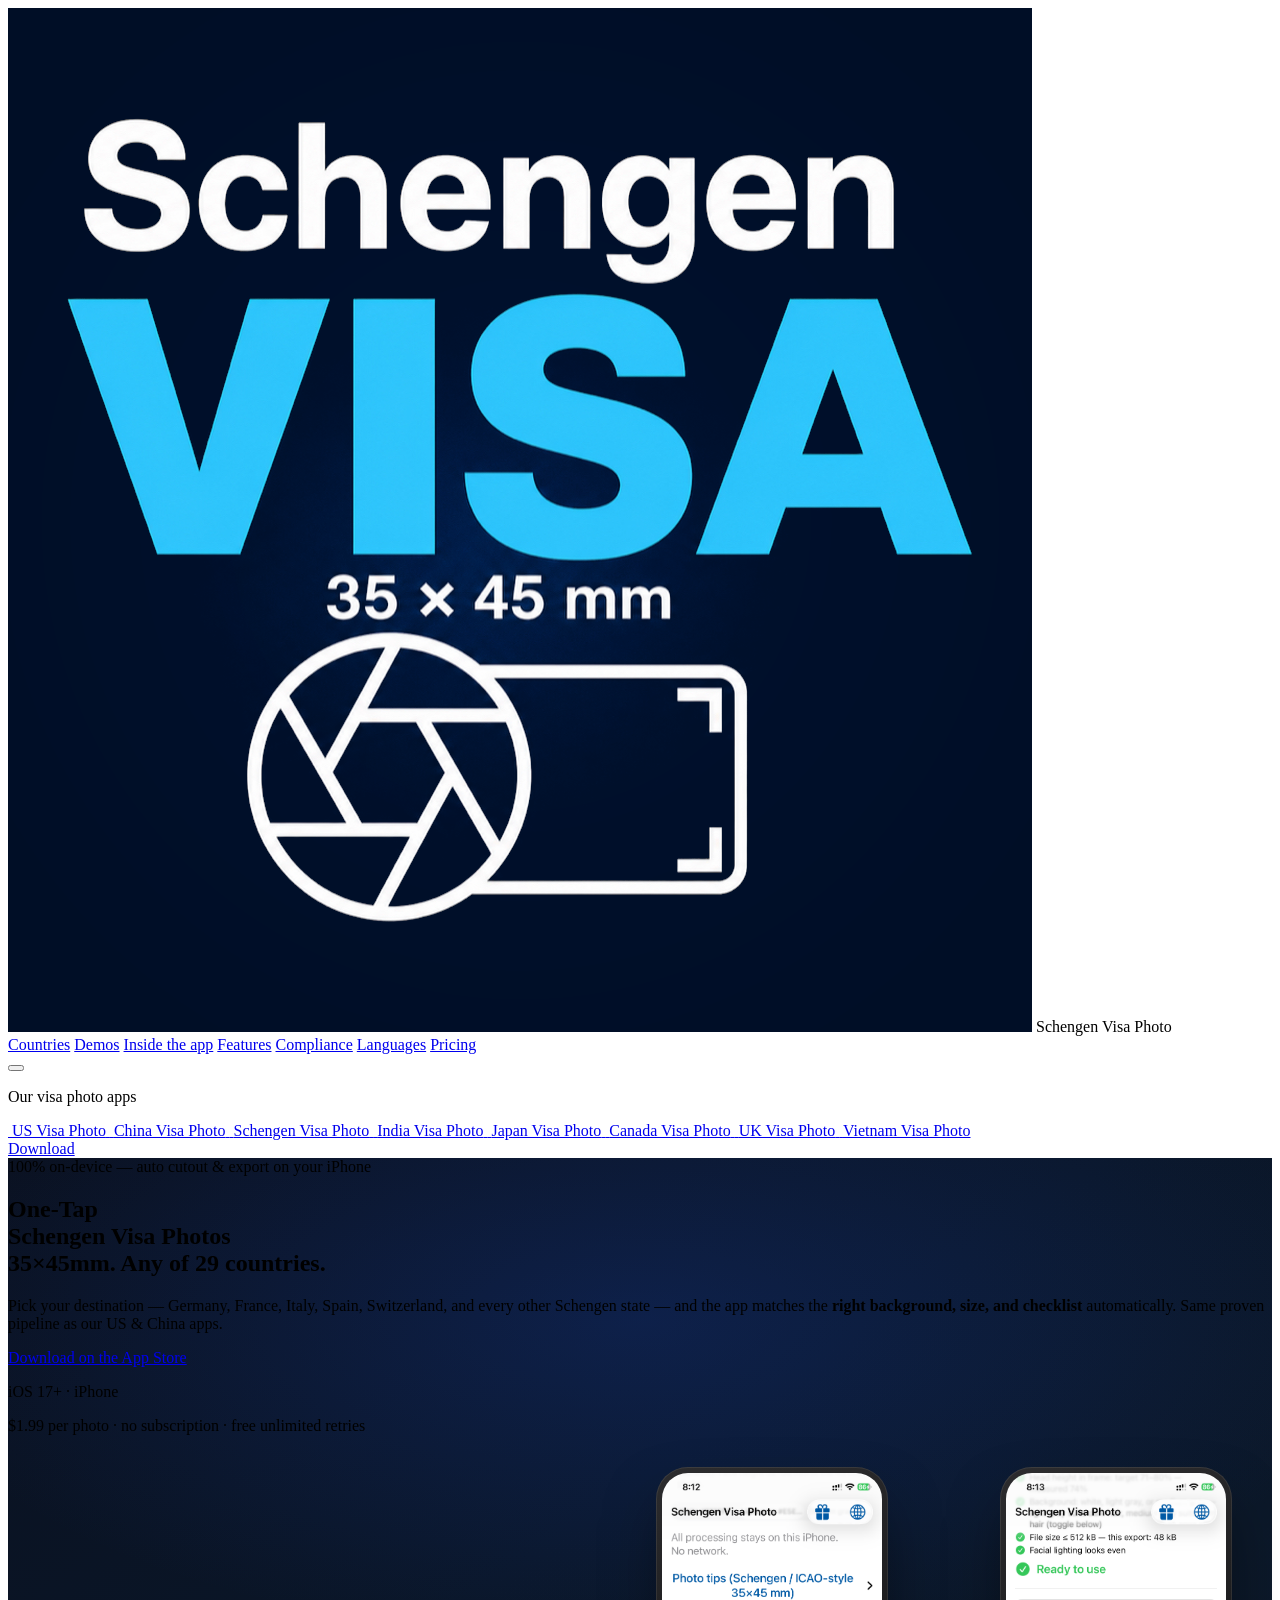
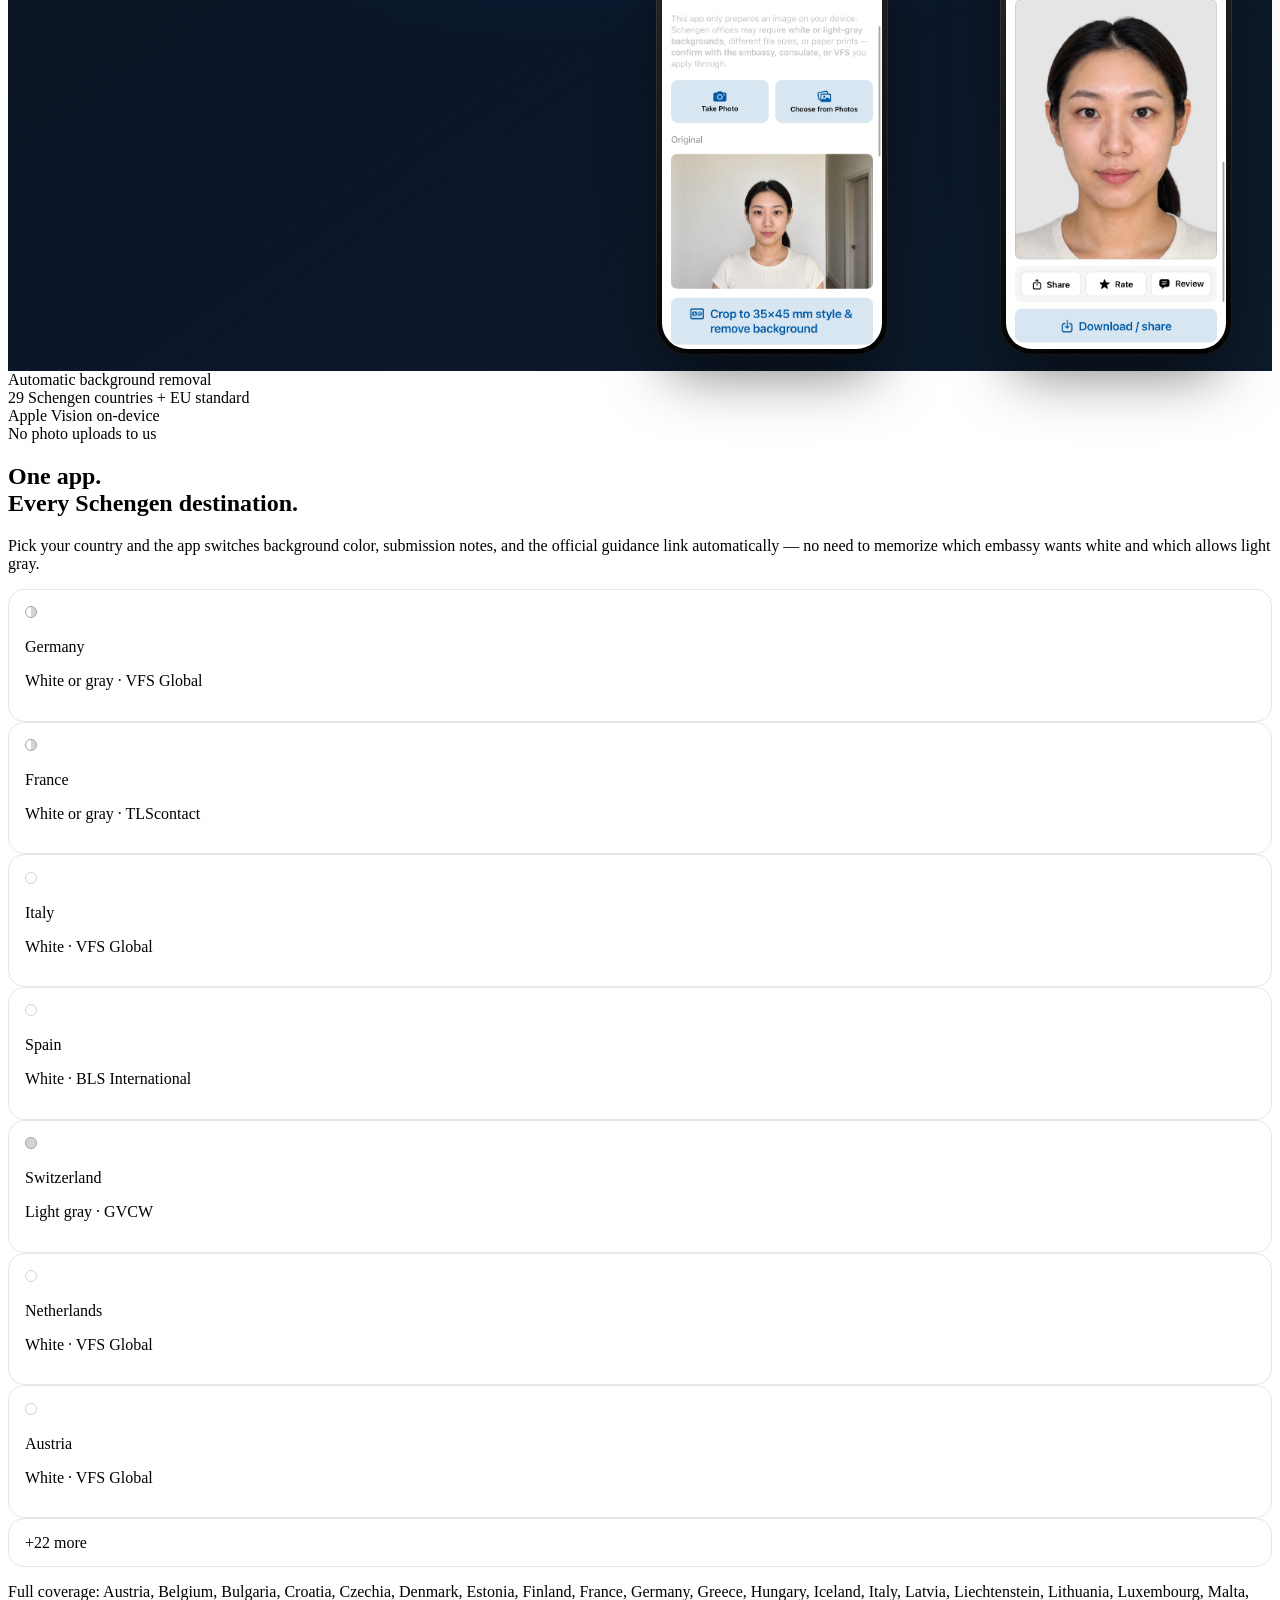
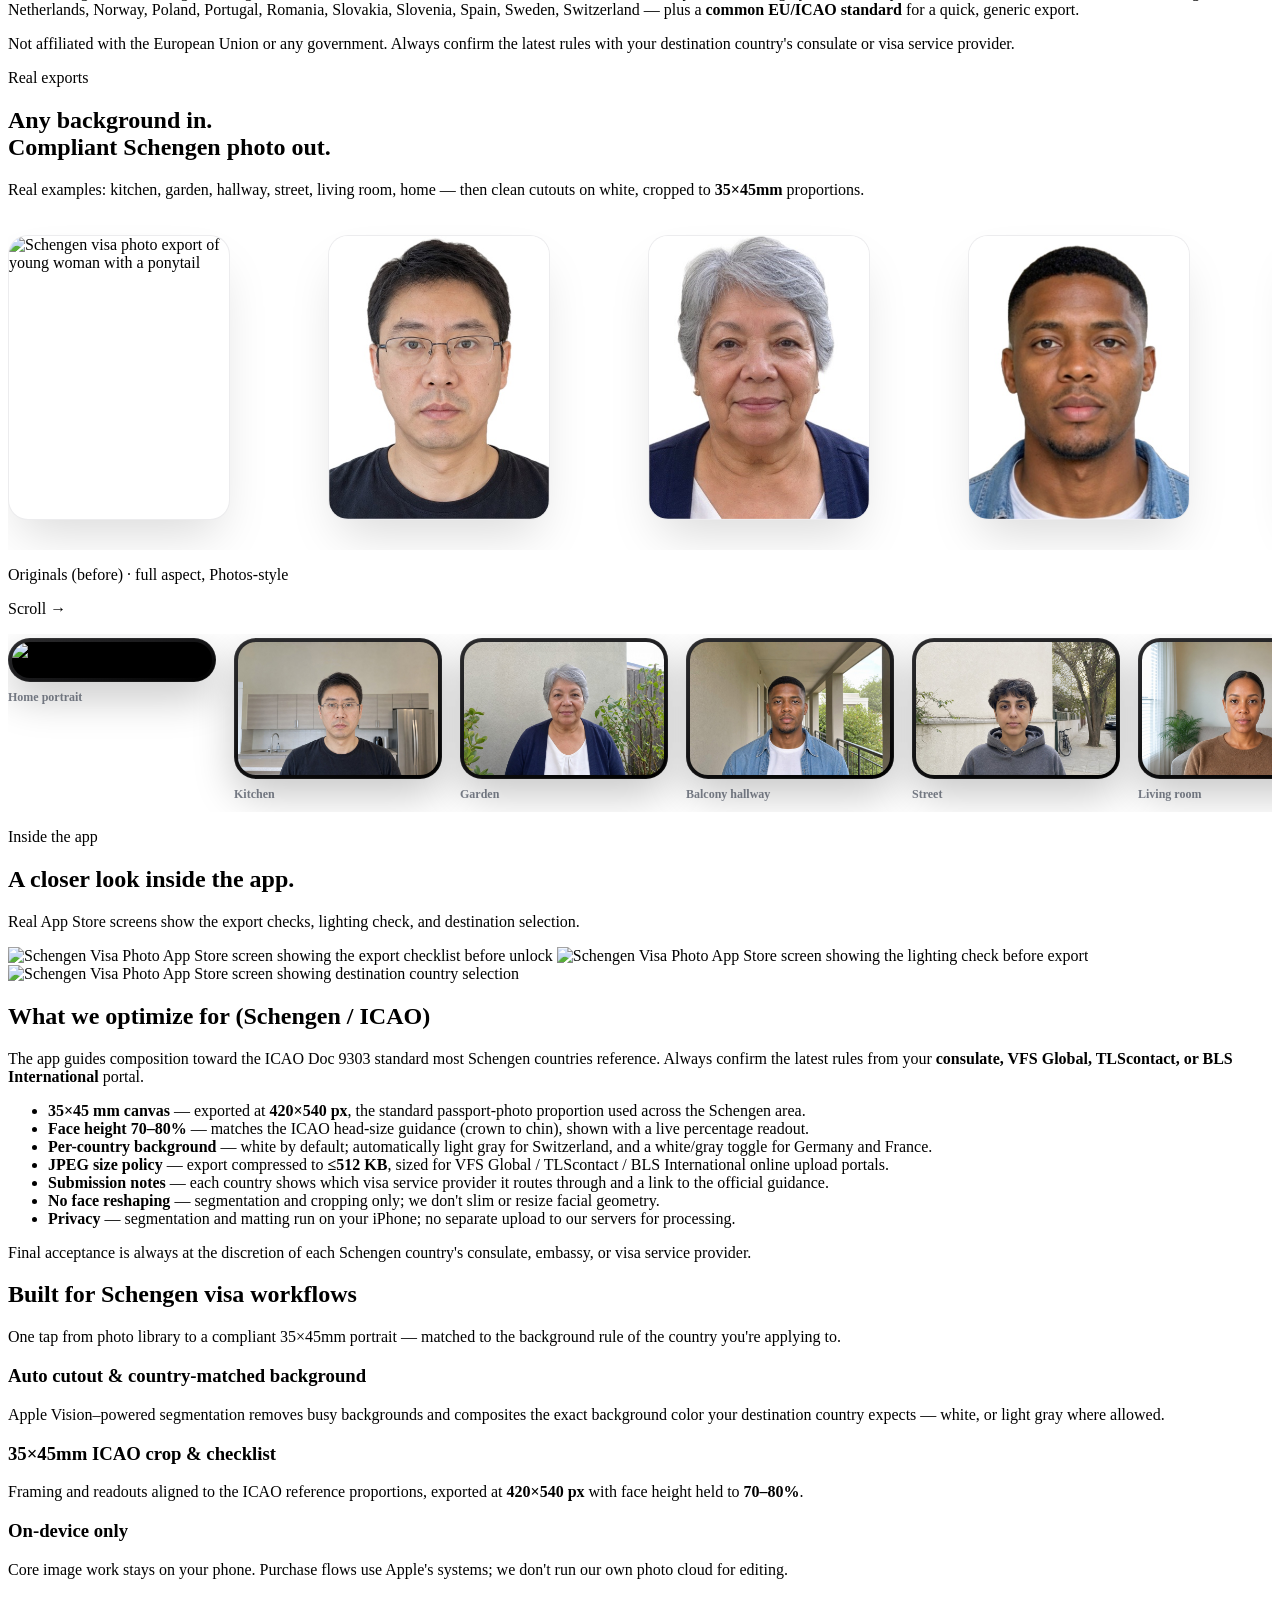
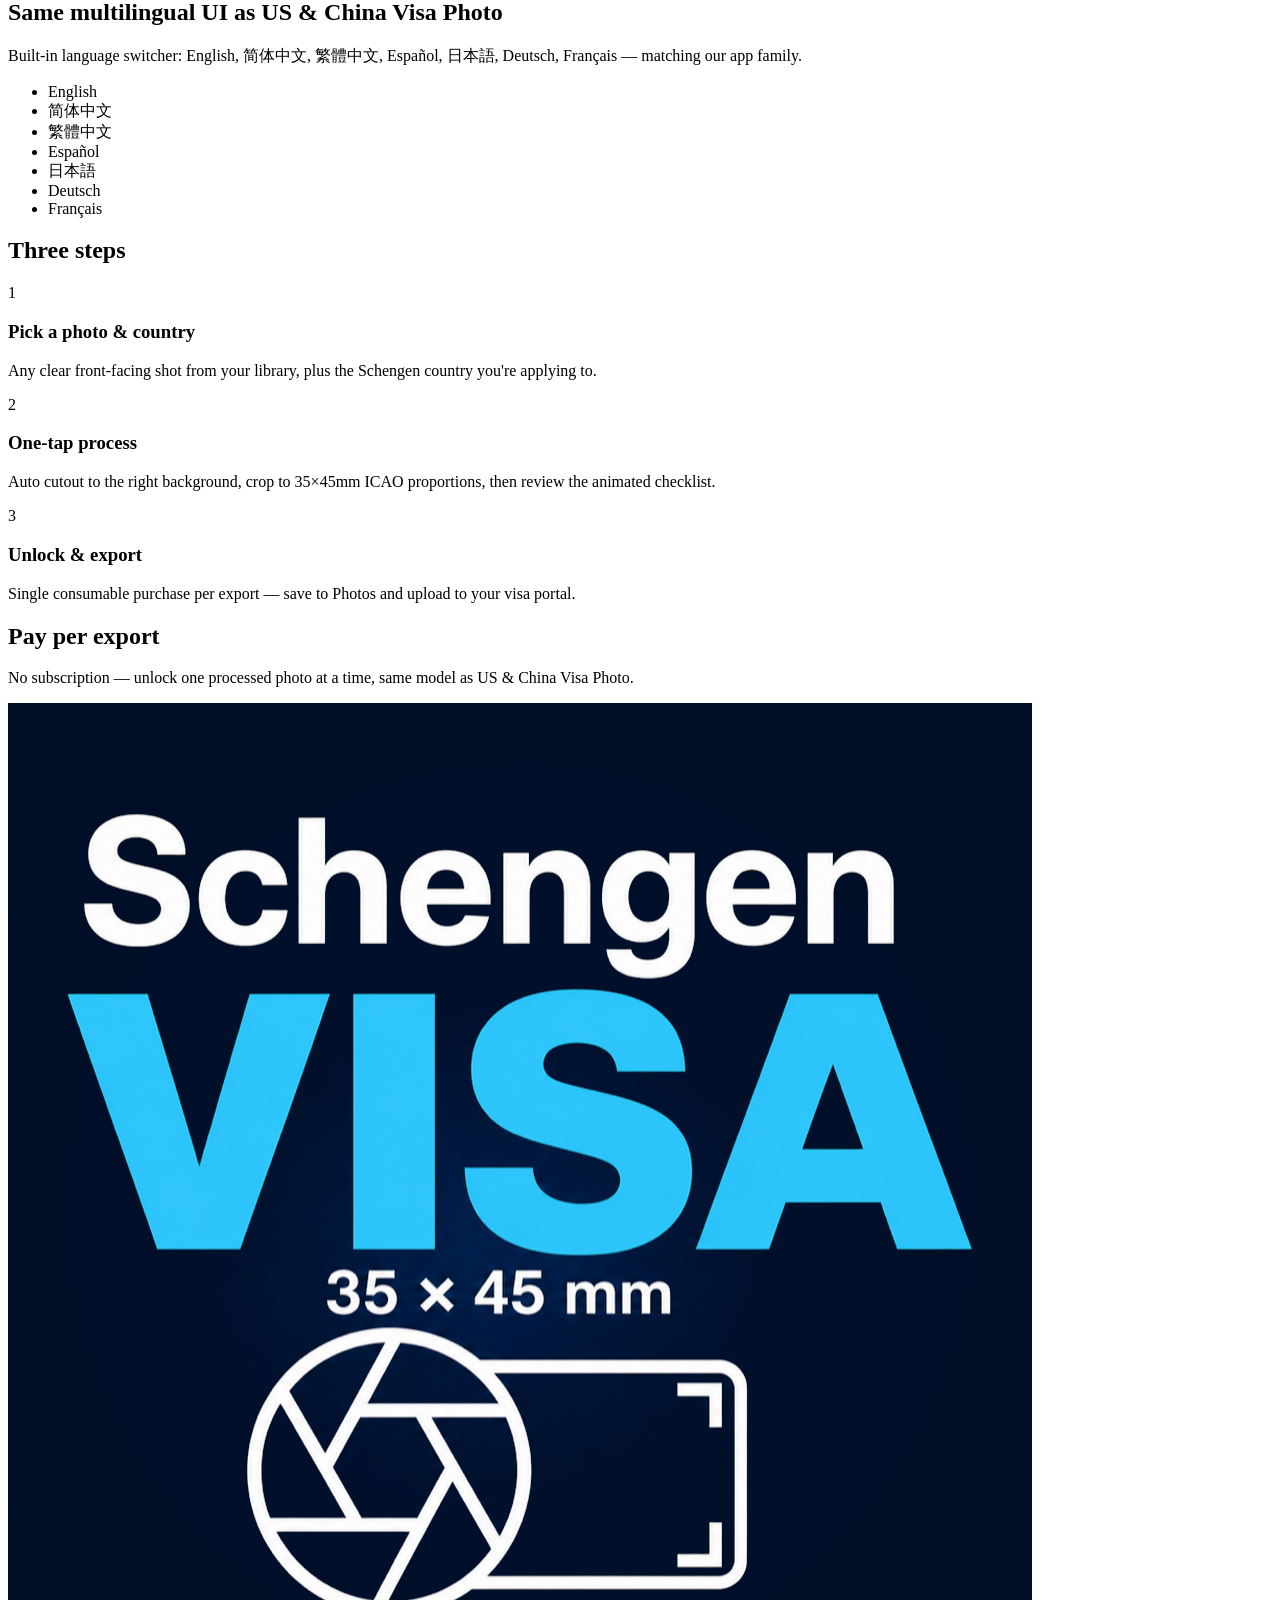
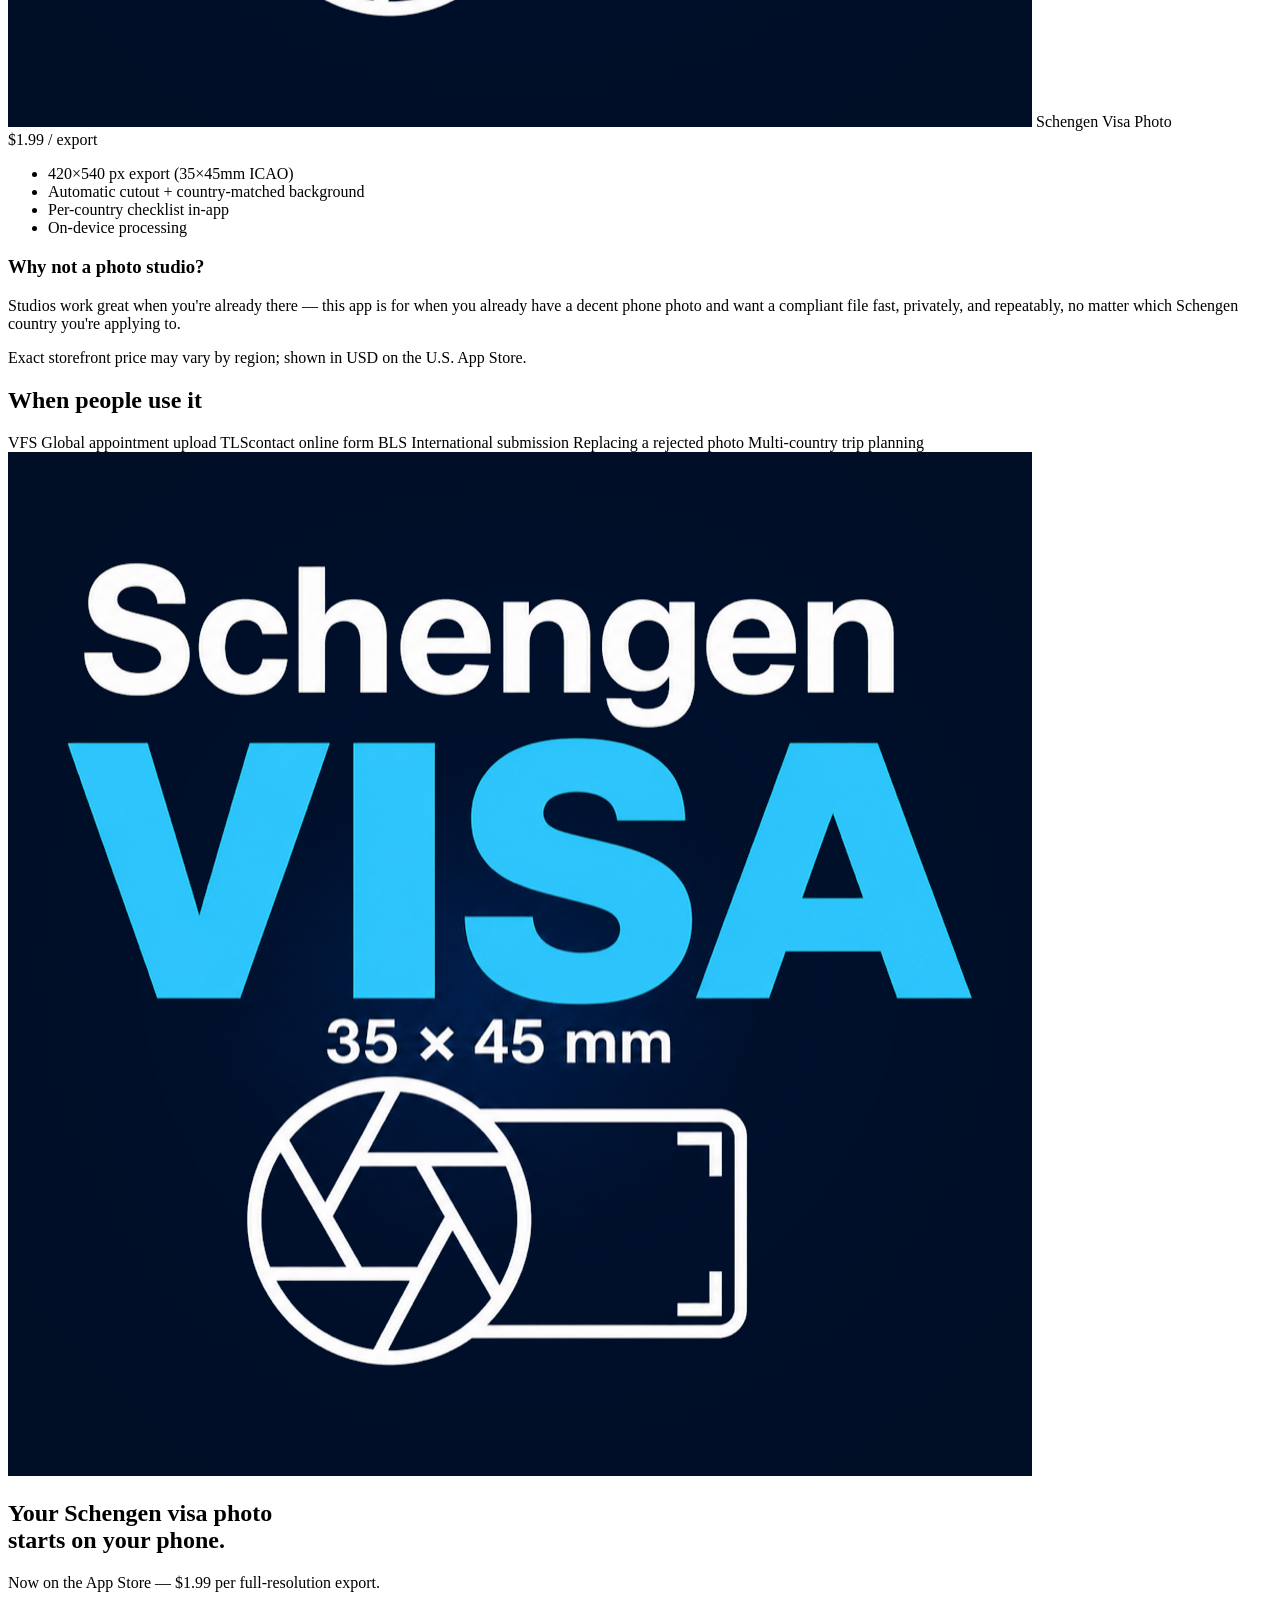
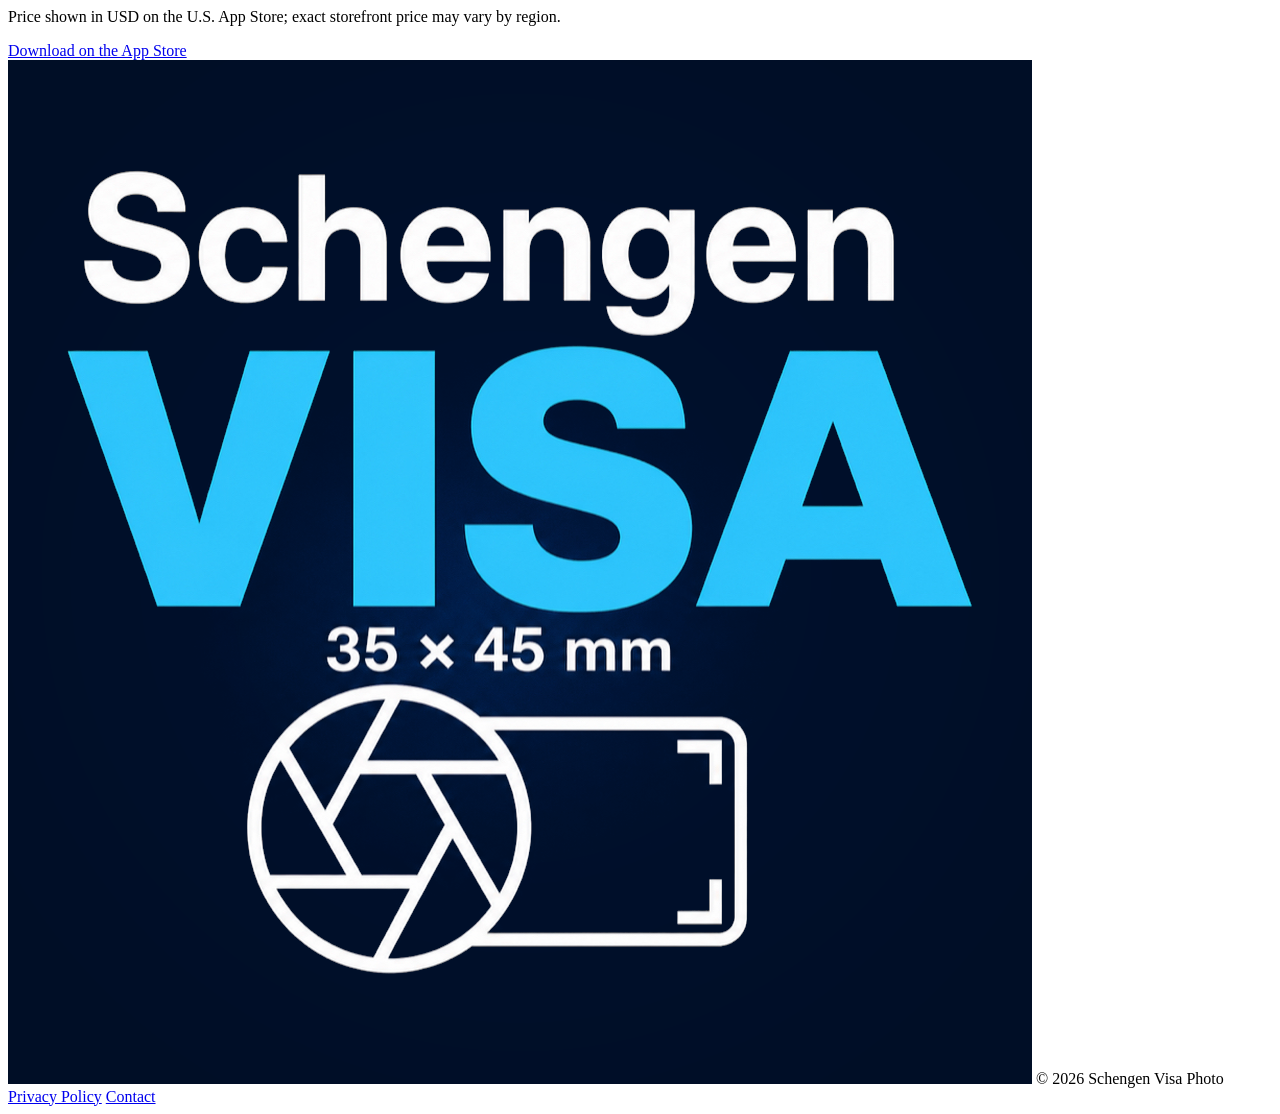
==== index.html @ 811935b2 "Add Cloudflare Web Analytics" ====
<!DOCTYPE html>
<html lang="en">
<head>
    <meta charset="UTF-8">
    <meta name="viewport" content="width=device-width, initial-scale=1.0">
    <title>Schengen Visa Photo — 35×45mm ICAO photos, one tap, on-device</title>
    <meta name="description" content="Turn any portrait into a compliant 35×45mm Schengen visa photo: automatic background removal, per-country background rules (white or light gray), 420×540 px export, and on-device privacy. For iPhone.">
    <link rel="canonical" href="https://schengen.visaphoto1tap.com/">
    <link rel="icon" type="image/png" href="AppIcon.png">
    <link rel="apple-touch-icon" href="AppIcon.png">
    <meta name="theme-color" content="#1d4ed8">
    <meta property="og:type" content="website">
    <meta property="og:url" content="https://schengen.visaphoto1tap.com/">
    <meta property="og:title" content="Schengen Visa Photo — 35×45mm ICAO photos, one tap, on-device">
    <meta property="og:description" content="Turn any portrait into a compliant 35×45mm Schengen visa photo: automatic background removal, per-country background rules (white or light gray), 420×540 px export, and on-device privacy. For iPhone.">
    <meta property="og:image" content="https://schengen.visaphoto1tap.com/AppIcon.png">
    <meta property="og:image:width" content="1024">
    <meta property="og:image:height" content="1024">
    <meta name="twitter:card" content="summary_large_image">
    <meta name="twitter:title" content="Schengen Visa Photo — 35×45mm ICAO photos, one tap, on-device">
    <meta name="twitter:description" content="Turn any portrait into a compliant 35×45mm Schengen visa photo: automatic background removal, per-country background rules (white or light gray), 420×540 px export, and on-device privacy. For iPhone.">
    <meta name="twitter:image" content="https://schengen.visaphoto1tap.com/AppIcon.png">
    <script type="application/ld+json">
{
  "@context": "https://schema.org",
  "@type": "SoftwareApplication",
  "name": "Schengen Visa Photo",
  "url": "https://schengen.visaphoto1tap.com/",
  "image": "https://schengen.visaphoto1tap.com/AppIcon.png",
  "description": "Turn any portrait into a compliant 35×45mm Schengen visa photo: automatic background removal, per-country background rules (white or light gray), 420×540 px export, and on-device privacy. For iPhone.",
  "operatingSystem": "iOS 17.0 or later",
  "applicationCategory": "PhotographyApplication",
  "offers": {
    "@type": "Offer",
    "price": "1.99",
    "priceCurrency": "USD"
  },
  "downloadUrl": "https://apps.apple.com/app/id6769272474"
}
    </script>
    <script src="https://cdn.tailwindcss.com"></script>
    <script src="https://unpkg.com/lucide@latest"></script>
    <script>
        tailwind.config = {
            theme: {
                extend: {
                    colors: {
                        brand: '#1d4ed8',
                        'brand-dark': '#1e3a8a',
                        gold: '#ffcc00',
                        navy: '#0a1628',
                    },
                    fontFamily: {
                        sans: ['-apple-system', 'BlinkMacSystemFont', '"SF Pro Display"', '"Segoe UI"', 'Roboto', 'Helvetica', 'Arial', 'sans-serif'],
                    },
                }
            }
        }
    </script>
    <style>
        .gradient-hero {
            background: radial-gradient(ellipse 120% 80% at 50% 20%, rgba(29, 78, 216, 0.20) 0%, transparent 50%),
                linear-gradient(145deg, #0a1120 0%, #0a1628 45%, #0d1a2a 100%);
        }
        .star-ring {
            position: absolute;
            inset: 0;
            pointer-events: none;
        }
        .card-hover {
            transition: transform 0.2s ease, box-shadow 0.2s ease;
        }
        .card-hover:hover {
            transform: translateY(-4px);
            box-shadow: 0 20px 40px rgba(0, 0, 0, 0.08);
        }
        @keyframes complianceRowIn {
            from { opacity: 0; transform: translateY(8px); }
            to { opacity: 1; transform: translateY(0); }
        }
        .compliance-row {
            opacity: 0;
            animation: complianceRowIn 0.5s ease forwards;
        }
        .compliance-row:nth-child(1) { animation-delay: 0.05s; }
        .compliance-row:nth-child(2) { animation-delay: 0.12s; }
        .compliance-row:nth-child(3) { animation-delay: 0.19s; }
        .compliance-row:nth-child(4) { animation-delay: 0.26s; }
        .compliance-row:nth-child(5) { animation-delay: 0.33s; }
        .compliance-row:nth-child(6) { animation-delay: 0.40s; }
        .compliance-row:nth-child(7) { animation-delay: 0.47s; }
        .country-card {
            background: #fff;
            border: 1px solid #e5e7eb;
            border-radius: 1rem;
            padding: 0.9rem 1rem;
        }
        .bg-dot {
            width: 10px;
            height: 10px;
            border-radius: 999px;
            display: inline-block;
            flex-shrink: 0;
        }
        .bg-dot--white { background: #fff; border: 1.5px solid #cbd5e1; }
        .bg-dot--gray { background: #d4d4d8; border: 1.5px solid #a1a1aa; }
        .bg-dot--dual { background: linear-gradient(90deg, #fff 50%, #d4d4d8 50%); border: 1.5px solid #a1a1aa; }
        .demo-wall-img {
            width: 100%;
            max-width: 280px;
            margin-left: auto;
            margin-right: auto;
            height: auto;
            display: block;
            object-fit: contain;
            object-position: center center;
            border-radius: 1.25rem;
            box-shadow: 0 25px 50px -12px rgba(0, 0, 0, 0.15);
            border: 1px solid rgba(15, 23, 42, 0.08);
            background: #fff;
        }
        .demo-film {
            display: flex;
            gap: 18px;
            overflow-x: auto;
            padding: 4px 2px 10px;
            scroll-snap-type: x mandatory;
            -webkit-overflow-scrolling: touch;
        }
        .demo-film::-webkit-scrollbar { height: 8px; }
        .demo-film::-webkit-scrollbar-thumb { background: rgba(15, 23, 42, 0.16); border-radius: 999px; }
        .demo-film-item--original {
            flex: 0 0 auto;
            scroll-snap-align: start;
            width: auto;
        }
        .demo-film-original-wrap {
            width: min(200px, 52vw);
            border-radius: 22px;
            overflow: hidden;
            background: linear-gradient(165deg, #2c2c2e 0%, #1c1c1e 40%, #000 100%);
            box-shadow:
                0 16px 40px rgba(0, 0, 0, 0.22),
                inset 0 0 0 1px rgba(255, 255, 255, 0.06);
            padding: 4px;
        }
        .demo-film-thumb-original {
            width: 100%;
            height: auto;
            max-height: min(340px, 58vh);
            display: block;
            object-fit: contain;
            object-position: center center;
            border-radius: 18px;
            background: #000;
        }
        .demo-film-label {
            margin-top: 8px;
            font-size: 12px;
            font-weight: 700;
            color: rgba(15, 23, 42, 0.55);
        }
        /* Hero before -> after visual: two matching device screens, same treatment */
        .hero-visual {
            display: flex;
            align-items: center;
            justify-content: center;
            gap: clamp(6px, 1.5vw, 16px);
        }
        @media (min-width: 768px) { .hero-visual { justify-content: flex-end; } }
        .hero-before { position: relative; flex: 0 0 auto; }
        /* Animated arrow */
        @keyframes heroArrowNudge {
            0%, 100% { transform: translateX(0); }
            50% { transform: translateX(5px); }
        }
        .hero-arrow {
            flex: 0 0 auto;
            color: #22d3ee;
            animation: heroArrowNudge 1.6s ease-in-out infinite;
        }
        .hero-arrow svg { width: clamp(20px, 4vw, 30px); height: clamp(20px, 4vw, 30px); }
        /* Both before and after use the same device-screen treatment */
        .hero-after { position: relative; flex: 0 0 auto; }
        .hero-phone {
            width: clamp(150px, 38vw, 220px);
            border-radius: 32px;
            padding: 6px;
            background: linear-gradient(165deg, #2c2c2e 0%, #1c1c1e 40%, #000 100%);
            box-shadow:
                0 30px 60px -12px rgba(0, 0, 0, 0.5),
                inset 0 0 0 1px rgba(255, 255, 255, 0.08);
        }
        .hero-phone img {
            width: 100%;
            height: auto;
            display: block;
            border-radius: 26px;
            background: #fff;
        }
        /* Before/After pills */
        .hero-pill {
            position: absolute;
            top: 8px;
            left: 8px;
            font-size: 10px;
            font-weight: 800;
            letter-spacing: 0.04em;
            text-transform: uppercase;
            padding: 3px 8px;
            border-radius: 999px;
            background: rgba(10, 22, 40, 0.55);
            color: #fff;
            backdrop-filter: blur(4px);
        }
        /* Demo wall: single-row scrollable results strip */
        .demo-wall-row {
            display: flex;
            gap: 20px;
            overflow-x: auto;
            padding: 4px 2px 14px;
            scroll-snap-type: x mandatory;
            -webkit-overflow-scrolling: touch;
        }
        .demo-wall-row::-webkit-scrollbar { height: 8px; }
        .demo-wall-row::-webkit-scrollbar-thumb { background: rgba(15, 23, 42, 0.16); border-radius: 999px; }
        .demo-wall-item { flex: 0 0 auto; scroll-snap-align: start; width: min(220px, 56vw); }
    </style>
<!-- Cloudflare Web Analytics --><script type="module" src="https://static.cloudflareinsights.com/beacon.min.js" data-cf-beacon='{"token": "2b00060c2f80410a93b787948fc4582d"}'></script><!-- End Cloudflare Web Analytics -->
</head>
<body class="bg-white text-gray-900 font-sans antialiased">

    <nav class="sticky top-0 z-50 bg-white/80 backdrop-blur-lg border-b border-gray-100">
        <div class="max-w-6xl mx-auto px-6 h-14 flex items-center justify-between">
            <div class="flex items-center gap-3">
                <img src="AppIcon.png" alt="Schengen Visa Photo" class="w-8 h-8 rounded-lg" width="1024" height="1024" decoding="async">
                <span class="font-semibold text-gray-900 tracking-tight">Schengen Visa Photo</span>
            </div>
            <div class="flex items-center gap-6 text-sm">
                <a href="#countries" class="text-gray-500 hover:text-gray-900 transition hidden sm:block">Countries</a>
                <a href="#demos" class="text-gray-500 hover:text-gray-900 transition hidden sm:block">Demos</a>
                <a href="#app" class="text-gray-500 hover:text-gray-900 transition hidden sm:block">Inside the app</a>
                <a href="#features" class="text-gray-500 hover:text-gray-900 transition hidden sm:block">Features</a>
                <a href="#compliance-checklist" class="text-gray-500 hover:text-gray-900 transition hidden sm:block">Compliance</a>
                <a href="#languages" class="text-gray-500 hover:text-gray-900 transition hidden sm:block">Languages</a>
                <a href="#pricing" class="text-gray-500 hover:text-gray-900 transition hidden sm:block">Pricing</a>
                <div class="relative">
            <button type="button" id="app-switcher-btn" aria-haspopup="true" aria-expanded="false" aria-label="Other visa photo apps" class="p-2 -m-2 rounded-lg text-gray-500 hover:text-gray-900 hover:bg-gray-100 transition">
                <i data-lucide="menu" class="w-5 h-5"></i>
            </button>
            <div id="app-switcher-menu" class="hidden fixed right-4 top-16 w-72 max-w-[calc(100vw-2rem)] bg-white rounded-2xl shadow-2xl border border-gray-100 py-2 z-50 text-left">
                <p class="px-4 py-2 text-xs font-semibold text-gray-400 uppercase tracking-wider">Our visa photo apps</p>
            <a href="https://us.visaphoto1tap.com/" class="flex items-center gap-3 px-4 py-2.5 hover:bg-gray-50 transition">
                <img src="https://us.visaphoto1tap.com/AppIcon.png" alt="" class="w-8 h-8 rounded-lg flex-shrink-0">
                <span class="text-sm font-medium text-gray-800">US Visa Photo</span>
            </a>
            <a href="https://china.visaphoto1tap.com/" class="flex items-center gap-3 px-4 py-2.5 hover:bg-gray-50 transition">
                <img src="https://china.visaphoto1tap.com/AppIcon.png" alt="" class="w-8 h-8 rounded-lg flex-shrink-0">
                <span class="text-sm font-medium text-gray-800">China Visa Photo</span>
            </a>
            <a href="https://schengen.visaphoto1tap.com/" class="flex items-center gap-3 px-4 py-2.5 bg-gray-50">
                <img src="https://schengen.visaphoto1tap.com/AppIcon.png" alt="" class="w-8 h-8 rounded-lg flex-shrink-0">
                <span class="text-sm font-semibold text-gray-900">Schengen Visa Photo</span>
                <i data-lucide="check" class="w-4 h-4 text-emerald-500 ml-auto flex-shrink-0"></i>
            </a>
            <a href="https://india.visaphoto1tap.com/" class="flex items-center gap-3 px-4 py-2.5 hover:bg-gray-50 transition">
                <img src="https://india.visaphoto1tap.com/AppIcon.png" alt="" class="w-8 h-8 rounded-lg flex-shrink-0">
                <span class="text-sm font-medium text-gray-800">India Visa Photo</span>
            </a>
            <a href="https://japan.visaphoto1tap.com/" class="flex items-center gap-3 px-4 py-2.5 hover:bg-gray-50 transition">
                <img src="https://japan.visaphoto1tap.com/AppIcon.png" alt="" class="w-8 h-8 rounded-lg flex-shrink-0">
                <span class="text-sm font-medium text-gray-800">Japan Visa Photo</span>
            </a>
            <a href="https://canada.visaphoto1tap.com/" class="flex items-center gap-3 px-4 py-2.5 hover:bg-gray-50 transition">
                <img src="https://canada.visaphoto1tap.com/AppIcon.png" alt="" class="w-8 h-8 rounded-lg flex-shrink-0">
                <span class="text-sm font-medium text-gray-800">Canada Visa Photo</span>
            </a>
            <a href="https://uk.visaphoto1tap.com/" class="flex items-center gap-3 px-4 py-2.5 hover:bg-gray-50 transition">
                <img src="https://uk.visaphoto1tap.com/AppIcon.png" alt="" class="w-8 h-8 rounded-lg flex-shrink-0">
                <span class="text-sm font-medium text-gray-800">UK Visa Photo</span>
            </a>
            <a href="https://vietnam.visaphoto1tap.com/" class="flex items-center gap-3 px-4 py-2.5 hover:bg-gray-50 transition">
                <img src="https://vietnam.visaphoto1tap.com/AppIcon.png" alt="" class="w-8 h-8 rounded-lg flex-shrink-0">
                <span class="text-sm font-medium text-gray-800">Vietnam Visa Photo</span>
            </a>
            </div>
        </div>
        <a href="https://apps.apple.com/app/id6769272474" target="_blank" rel="noopener noreferrer" class="bg-brand text-white px-4 py-1.5 rounded-full text-sm font-medium hover:bg-brand-dark transition">Download</a>
            </div>
        </div>
    </nav>

    <section class="gradient-hero text-white overflow-hidden">
        <div class="max-w-6xl mx-auto px-6 py-16 md:py-24">
            <div class="grid md:grid-cols-2 gap-12 md:gap-8 items-center">
                <!-- Copy -->
                <div class="text-center md:text-left">
                <div class="inline-flex items-center gap-2 bg-white/10 backdrop-blur rounded-full px-4 py-1.5 text-sm mb-8">
                    <i data-lucide="shield-check" class="w-4 h-4 text-emerald-400"></i>
                    <span class="text-gray-200">100% on-device — auto cutout &amp; export on your iPhone</span>
                </div>

                <h1 class="text-4xl sm:text-5xl md:text-6xl font-bold tracking-tight leading-tight mb-6">
                    <span class="text-white">One-Tap</span><br>
                    <span class="text-brand">Schengen Visa Photos</span><br>
                    <span class="text-gray-200 text-3xl sm:text-4xl md:text-5xl font-semibold">35×45mm. Any of 29 countries.</span>
                </h1>

                <p class="text-lg md:text-xl text-gray-300 max-w-xl mx-auto mb-10 leading-relaxed">
                    Pick your destination — Germany, France, Italy, Spain, Switzerland, and every other Schengen state — and the app matches the <strong class="text-white">right background, size, and checklist</strong> automatically. Same proven pipeline as our US &amp; China apps.
                </p>

                <div id="download" class="flex flex-col sm:flex-row items-center justify-center gap-4">
                    <a href="https://apps.apple.com/app/id6769272474" target="_blank" rel="noopener noreferrer" class="inline-flex items-center gap-2 bg-white text-navy px-8 py-3.5 rounded-xl font-semibold hover:bg-gray-100 transition text-base">
                        <i data-lucide="download" class="w-5 h-5"></i>
                        Download on the App Store
                    </a>
                </div>
                <p class="text-gray-500 text-sm mt-4">iOS 17+ &middot; iPhone</p>
                <p class="text-gray-500 text-sm mt-1">$1.99 per photo &middot; no subscription &middot; free unlimited retries</p>
                </div>

                <!-- Product visual: two matching real app screens, same person -->
                <div class="hero-visual">
                    <!-- Before: the app's own "Original" screen, full raw device screenshot -->
                    <figure class="hero-before">
                        <div class="hero-phone">
                            <img src="appstore/before-original.png" width="1170" height="2532" decoding="async" alt="The Schengen Visa Photo app showing the Original photo screen with a crop and remove background button">
                        </div>
                    </figure>

                    <!-- Arrow -->
                    <div class="hero-arrow" aria-hidden="true">
                        <i data-lucide="arrow-right"></i>
                    </div>

                    <!-- After: the same person, in the app — background removed, cropped, auto-checked -->
                    <figure class="hero-after">
                        <div class="hero-phone">
                            <img src="appstore/after-result.png" width="1170" height="2532" decoding="async" alt="The same photo in the Schengen Visa Photo app: background removed, cropped, compliance checklist passed, marked Ready to use">
                        </div>
                    </figure>
                </div>
            </div>
        </div>
    </section>

    <section class="bg-gray-50 border-b border-gray-100">
        <div class="max-w-4xl mx-auto px-6 py-6 flex flex-wrap items-center justify-center gap-x-10 gap-y-3 text-sm text-gray-500">
            <div class="flex items-center gap-2">
                <i data-lucide="scissors" class="w-4 h-4 text-brand"></i>
                <span>Automatic background removal</span>
            </div>
            <div class="flex items-center gap-2">
                <i data-lucide="globe" class="w-4 h-4 text-brand"></i>
                <span>29 Schengen countries + EU standard</span>
            </div>
            <div class="flex items-center gap-2">
                <i data-lucide="cpu" class="w-4 h-4 text-brand"></i>
                <span>Apple Vision on-device</span>
            </div>
            <div class="flex items-center gap-2">
                <i data-lucide="eye-off" class="w-4 h-4 text-brand"></i>
                <span>No photo uploads to us</span>
            </div>
        </div>
    </section>

    <section id="countries" class="py-20 md:py-28 scroll-mt-20">
        <div class="max-w-6xl mx-auto px-6">
            <div class="text-center mb-14">
                <h2 class="text-3xl md:text-4xl font-bold tracking-tight mb-4">One app.<br><span class="text-brand">Every Schengen destination.</span></h2>
                <p class="text-gray-500 text-lg max-w-3xl mx-auto">Pick your country and the app switches background color, submission notes, and the official guidance link automatically — no need to memorize which embassy wants white and which allows light gray.</p>
            </div>

            <div class="grid grid-cols-2 sm:grid-cols-3 md:grid-cols-4 gap-3 max-w-4xl mx-auto mb-10">
                <div class="country-card flex items-center gap-3">
                    <span class="bg-dot bg-dot--dual"></span>
                    <div><p class="font-semibold text-sm">Germany</p><p class="text-xs text-gray-400">White or gray · VFS Global</p></div>
                </div>
                <div class="country-card flex items-center gap-3">
                    <span class="bg-dot bg-dot--dual"></span>
                    <div><p class="font-semibold text-sm">France</p><p class="text-xs text-gray-400">White or gray · TLScontact</p></div>
                </div>
                <div class="country-card flex items-center gap-3">
                    <span class="bg-dot bg-dot--white"></span>
                    <div><p class="font-semibold text-sm">Italy</p><p class="text-xs text-gray-400">White · VFS Global</p></div>
                </div>
                <div class="country-card flex items-center gap-3">
                    <span class="bg-dot bg-dot--white"></span>
                    <div><p class="font-semibold text-sm">Spain</p><p class="text-xs text-gray-400">White · BLS International</p></div>
                </div>
                <div class="country-card flex items-center gap-3">
                    <span class="bg-dot bg-dot--gray"></span>
                    <div><p class="font-semibold text-sm">Switzerland</p><p class="text-xs text-gray-400">Light gray · GVCW</p></div>
                </div>
                <div class="country-card flex items-center gap-3">
                    <span class="bg-dot bg-dot--white"></span>
                    <div><p class="font-semibold text-sm">Netherlands</p><p class="text-xs text-gray-400">White · VFS Global</p></div>
                </div>
                <div class="country-card flex items-center gap-3">
                    <span class="bg-dot bg-dot--white"></span>
                    <div><p class="font-semibold text-sm">Austria</p><p class="text-xs text-gray-400">White · VFS Global</p></div>
                </div>
                <div class="country-card flex items-center gap-3 justify-center text-brand font-semibold text-sm">
                    +22 more
                </div>
            </div>

            <div class="max-w-3xl mx-auto bg-gray-50 border border-gray-100 rounded-2xl p-6 md:p-8 text-center">
                <p class="text-sm text-gray-600 leading-relaxed">
                    Full coverage: Austria, Belgium, Bulgaria, Croatia, Czechia, Denmark, Estonia, Finland, France, Germany, Greece, Hungary, Iceland, Italy, Latvia, Liechtenstein, Lithuania, Luxembourg, Malta, Netherlands, Norway, Poland, Portugal, Romania, Slovakia, Slovenia, Spain, Sweden, Switzerland — plus a <strong class="text-gray-800">common EU/ICAO standard</strong> for a quick, generic export.
                </p>
                <p class="text-xs text-gray-400 mt-4">Not affiliated with the European Union or any government. Always confirm the latest rules with your destination country's consulate or visa service provider.</p>
            </div>
        </div>
    </section>

    <section id="demos" class="py-20 md:py-28 scroll-mt-20 bg-white">
        <div class="max-w-6xl mx-auto px-6">
            <div class="text-center mb-14">
                <p class="text-gray-500 text-xs font-semibold uppercase tracking-wider mb-2">Real exports</p>
                <h2 class="text-3xl md:text-4xl font-bold tracking-tight mb-4">Any background in.<br><span class="text-brand">Compliant Schengen photo</span> out.</h2>
                <p class="text-gray-500 text-lg max-w-3xl mx-auto">Real examples: kitchen, garden, hallway, street, living room, home — then clean cutouts on white, cropped to <strong class="text-gray-700">35×45mm</strong> proportions.</p>
            </div>

            <div class="demo-wall-row" aria-label="Result photo row">
                <figure class="demo-wall-item"><img src="demos/young-woman-lightgray.jpg" alt="Schengen visa photo export of young woman with a ponytail" class="demo-wall-img" width="420" height="540" decoding="async"></figure>
                <figure class="demo-wall-item"><img src="demos/demo-02-result.jpg" alt="Schengen visa photo export example 2" class="demo-wall-img" width="420" height="540" decoding="async"></figure>
                <figure class="demo-wall-item"><img src="demos/demo-03-result.jpg" alt="Schengen visa photo export example 3" class="demo-wall-img" width="420" height="540" decoding="async"></figure>
                <figure class="demo-wall-item"><img src="demos/demo-04-result.jpg" alt="Schengen visa photo export example 4" class="demo-wall-img" width="420" height="540" decoding="async"></figure>
                <figure class="demo-wall-item"><img src="demos/demo-05-result.jpg" alt="Schengen visa photo export example 5" class="demo-wall-img" width="420" height="540" decoding="async"></figure>
                <figure class="demo-wall-item"><img src="demos/demo-06-result.jpg" alt="Schengen visa photo export example 6" class="demo-wall-img" width="420" height="540" decoding="async"></figure>
            </div>

            <div class="mt-10 max-w-6xl mx-auto">
                <div class="flex items-center justify-between gap-4 mb-3"><p class="text-sm font-semibold text-gray-400 uppercase tracking-wider">Originals (before) · full aspect, Photos-style</p><p class="text-xs text-gray-400 hidden sm:block">Scroll &rarr;</p></div>
                <div class="demo-film" aria-label="Original photo strip">
                    <div class="demo-film-item--original"><div class="demo-film-original-wrap"><img src="demos/young-woman-original.jpg" alt="Young woman with a ponytail before processing" class="demo-film-thumb-original" decoding="async"></div><div class="demo-film-label">Home portrait</div></div>
                    <div class="demo-film-item--original"><div class="demo-film-original-wrap"><img src="demos/demo-02-original.jpg" alt="Original 2" class="demo-film-thumb-original" decoding="async"></div><div class="demo-film-label">Kitchen</div></div>
                    <div class="demo-film-item--original"><div class="demo-film-original-wrap"><img src="demos/demo-03-original.jpg" alt="Original 3" class="demo-film-thumb-original" decoding="async"></div><div class="demo-film-label">Garden</div></div>
                    <div class="demo-film-item--original"><div class="demo-film-original-wrap"><img src="demos/demo-04-original.jpg" alt="Original 4" class="demo-film-thumb-original" decoding="async"></div><div class="demo-film-label">Balcony hallway</div></div>
                    <div class="demo-film-item--original"><div class="demo-film-original-wrap"><img src="demos/demo-05-original.jpg" alt="Original 5" class="demo-film-thumb-original" decoding="async"></div><div class="demo-film-label">Street</div></div>
                    <div class="demo-film-item--original"><div class="demo-film-original-wrap"><img src="demos/demo-06-original.jpg" alt="Original 6" class="demo-film-thumb-original" decoding="async"></div><div class="demo-film-label">Living room</div></div>
                </div>
            </div>
        </div>
    </section>

    <section id="app" class="py-16 md:py-24 bg-gray-50 scroll-mt-24">
        <div class="max-w-6xl mx-auto px-6 text-center">
            <p class="text-gray-500 text-xs font-semibold uppercase tracking-wider mb-2">Inside the app</p>
            <h2 class="text-2xl md:text-3xl font-bold tracking-tight text-gray-900 mb-3">A closer look inside the app.</h2>
            <p class="text-gray-500 text-sm md:text-base max-w-2xl mx-auto mb-10">Real App Store screens show the export checks, lighting check, and destination selection.</p>
            <div class="grid grid-cols-1 sm:grid-cols-3 gap-8 md:gap-10 justify-items-center max-w-4xl mx-auto">
                <img src="appstore/inside-app-checklist.png" alt="Schengen Visa Photo App Store screen showing the export checklist before unlock" class="rounded-[1.5rem] shadow-2xl w-full max-w-[260px] h-auto" width="1284" height="2778" loading="lazy" decoding="async">
                <img src="appstore/inside-app-lighting.png" alt="Schengen Visa Photo App Store screen showing the lighting check before export" class="rounded-[1.5rem] shadow-2xl w-full max-w-[260px] h-auto" width="1284" height="2778" loading="lazy" decoding="async">
                <img src="appstore/inside-app-destination.png" alt="Schengen Visa Photo App Store screen showing destination country selection" class="rounded-[1.5rem] shadow-2xl w-full max-w-[260px] h-auto" width="1284" height="2778" loading="lazy" decoding="async">
            </div>
        </div>
    </section>

    <section id="compliance-checklist" class="py-16 md:py-24 bg-white border-t border-gray-100">
        <div class="max-w-3xl mx-auto px-6">
            <div class="text-center mb-10">
                <h2 class="text-2xl md:text-3xl font-bold tracking-tight mb-3">What we optimize for (Schengen / ICAO)</h2>
                <p class="text-gray-500">The app guides composition toward the ICAO Doc 9303 standard most Schengen countries reference. Always confirm the latest rules from your <strong>consulate, VFS Global, TLScontact, or BLS International</strong> portal.</p>
            </div>
            <div class="bg-gray-50 rounded-2xl border border-gray-100 p-6 md:p-8">
                <ul class="space-y-4 text-left text-sm md:text-base text-gray-800">
                    <li class="compliance-row flex items-start gap-3">
                        <i data-lucide="check-circle-2" class="w-5 h-5 text-emerald-500 flex-shrink-0 mt-0.5"></i>
                        <span><strong>35×45 mm canvas</strong> &mdash; exported at <strong>420×540 px</strong>, the standard passport-photo proportion used across the Schengen area.</span>
                    </li>
                    <li class="compliance-row flex items-start gap-3">
                        <i data-lucide="check-circle-2" class="w-5 h-5 text-emerald-500 flex-shrink-0 mt-0.5"></i>
                        <span><strong>Face height 70–80%</strong> &mdash; matches the ICAO head-size guidance (crown to chin), shown with a live percentage readout.</span>
                    </li>
                    <li class="compliance-row flex items-start gap-3">
                        <i data-lucide="check-circle-2" class="w-5 h-5 text-emerald-500 flex-shrink-0 mt-0.5"></i>
                        <span><strong>Per-country background</strong> &mdash; white by default; automatically light gray for Switzerland, and a white/gray toggle for Germany and France.</span>
                    </li>
                    <li class="compliance-row flex items-start gap-3">
                        <i data-lucide="check-circle-2" class="w-5 h-5 text-emerald-500 flex-shrink-0 mt-0.5"></i>
                        <span><strong>JPEG size policy</strong> &mdash; export compressed to <strong>≤512 KB</strong>, sized for VFS Global / TLScontact / BLS International online upload portals.</span>
                    </li>
                    <li class="compliance-row flex items-start gap-3">
                        <i data-lucide="check-circle-2" class="w-5 h-5 text-emerald-500 flex-shrink-0 mt-0.5"></i>
                        <span><strong>Submission notes</strong> &mdash; each country shows which visa service provider it routes through and a link to the official guidance.</span>
                    </li>
                    <li class="compliance-row flex items-start gap-3">
                        <i data-lucide="check-circle-2" class="w-5 h-5 text-emerald-500 flex-shrink-0 mt-0.5"></i>
                        <span><strong>No face reshaping</strong> &mdash; segmentation and cropping only; we don't slim or resize facial geometry.</span>
                    </li>
                    <li class="compliance-row flex items-start gap-3">
                        <i data-lucide="check-circle-2" class="w-5 h-5 text-emerald-500 flex-shrink-0 mt-0.5"></i>
                        <span><strong>Privacy</strong> &mdash; segmentation and matting run on your iPhone; no separate upload to our servers for processing.</span>
                    </li>
                </ul>
                <p class="text-xs text-gray-400 mt-6 leading-relaxed">Final acceptance is always at the discretion of each Schengen country's consulate, embassy, or visa service provider.</p>
            </div>
        </div>
    </section>

    <section id="features" class="bg-gray-50 py-20 md:py-28">
        <div class="max-w-6xl mx-auto px-6">
            <div class="text-center mb-16">
                <h2 class="text-3xl md:text-4xl font-bold tracking-tight mb-4">Built for <span class="text-brand">Schengen visa</span> workflows</h2>
                <p class="text-gray-500 text-lg max-w-xl mx-auto">One tap from photo library to a compliant 35×45mm portrait — matched to the background rule of the country you're applying to.</p>
            </div>

            <div class="grid md:grid-cols-3 gap-8">
                <div class="card-hover bg-white border border-gray-100 rounded-2xl p-8">
                    <div class="w-12 h-12 bg-blue-50 rounded-xl flex items-center justify-center mb-5">
                        <i data-lucide="sparkles" class="w-6 h-6 text-brand"></i>
                    </div>
                    <h3 class="text-lg font-semibold mb-2">Auto cutout &amp; country-matched background</h3>
                    <p class="text-gray-500 leading-relaxed">
                        Apple Vision–powered segmentation removes busy backgrounds and composites the exact background color your destination country expects — white, or light gray where allowed.
                    </p>
                </div>
                <div class="card-hover bg-white border border-gray-100 rounded-2xl p-8">
                    <div class="w-12 h-12 bg-blue-50 rounded-xl flex items-center justify-center mb-5">
                        <i data-lucide="scan-face" class="w-6 h-6 text-brand"></i>
                    </div>
                    <h3 class="text-lg font-semibold mb-2">35×45mm ICAO crop &amp; checklist</h3>
                    <p class="text-gray-500 leading-relaxed">
                        Framing and readouts aligned to the ICAO reference proportions, exported at <strong>420×540 px</strong> with face height held to <strong>70–80%</strong>.
                    </p>
                </div>
                <div class="card-hover bg-white border border-gray-100 rounded-2xl p-8">
                    <div class="w-12 h-12 bg-blue-50 rounded-xl flex items-center justify-center mb-5">
                        <i data-lucide="lock" class="w-6 h-6 text-brand"></i>
                    </div>
                    <h3 class="text-lg font-semibold mb-2">On-device only</h3>
                    <p class="text-gray-500 leading-relaxed">
                        Core image work stays on your phone. Purchase flows use Apple's systems; we don't run our own photo cloud for editing.
                    </p>
                </div>
            </div>
        </div>
    </section>

    <section id="languages" class="py-16 md:py-24 bg-white border-t border-gray-100">
        <div class="max-w-4xl mx-auto px-6 text-center">
            <div class="inline-flex items-center justify-center w-12 h-12 bg-blue-50 rounded-xl mb-5">
                <i data-lucide="languages" class="w-6 h-6 text-brand"></i>
            </div>
            <h2 class="text-2xl md:text-3xl font-bold tracking-tight mb-3">Same multilingual UI as US &amp; China Visa Photo</h2>
            <p class="text-gray-500 text-base md:text-lg max-w-2xl mx-auto mb-10 leading-relaxed">
                Built-in language switcher: English, 简体中文, 繁體中文, Español, 日本語, Deutsch, Français — matching our app family.
            </p>
            <ul class="flex flex-wrap items-center justify-center gap-3 max-w-3xl mx-auto text-sm md:text-base">
                <li class="bg-gray-50 border border-gray-200 rounded-full px-4 py-2 font-medium text-gray-800">English</li>
                <li class="bg-gray-50 border border-gray-200 rounded-full px-4 py-2 font-medium text-gray-800">简体中文</li>
                <li class="bg-gray-50 border border-gray-200 rounded-full px-4 py-2 font-medium text-gray-800">繁體中文</li>
                <li class="bg-gray-50 border border-gray-200 rounded-full px-4 py-2 font-medium text-gray-800">Español</li>
                <li class="bg-gray-50 border border-gray-200 rounded-full px-4 py-2 font-medium text-gray-800">日本語</li>
                <li class="bg-gray-50 border border-gray-200 rounded-full px-4 py-2 font-medium text-gray-800">Deutsch</li>
                <li class="bg-gray-50 border border-gray-200 rounded-full px-4 py-2 font-medium text-gray-800">Français</li>
            </ul>
        </div>
    </section>

    <section id="how-it-works" class="py-20 md:py-28">
        <div class="max-w-6xl mx-auto px-6">
            <div class="text-center mb-16">
                <h2 class="text-3xl md:text-4xl font-bold tracking-tight mb-4">Three steps</h2>
            </div>
            <div class="grid md:grid-cols-3 gap-8 max-w-4xl mx-auto">
                <div class="text-center">
                    <div class="w-14 h-14 bg-brand text-white rounded-2xl flex items-center justify-center text-xl font-bold mx-auto mb-5">1</div>
                    <h3 class="font-semibold mb-2">Pick a photo &amp; country</h3>
                    <p class="text-gray-500 text-sm leading-relaxed">Any clear front-facing shot from your library, plus the Schengen country you're applying to.</p>
                </div>
                <div class="text-center">
                    <div class="w-14 h-14 bg-brand text-white rounded-2xl flex items-center justify-center text-xl font-bold mx-auto mb-5">2</div>
                    <h3 class="font-semibold mb-2">One-tap process</h3>
                    <p class="text-gray-500 text-sm leading-relaxed">Auto cutout to the right background, crop to 35×45mm ICAO proportions, then review the animated checklist.</p>
                </div>
                <div class="text-center">
                    <div class="w-14 h-14 bg-brand text-white rounded-2xl flex items-center justify-center text-xl font-bold mx-auto mb-5">3</div>
                    <h3 class="font-semibold mb-2">Unlock &amp; export</h3>
                    <p class="text-gray-500 text-sm leading-relaxed">Single consumable purchase per export — save to Photos and upload to your visa portal.</p>
                </div>
            </div>
        </div>
    </section>

    <section id="pricing" class="bg-gray-50 py-20 md:py-28">
        <div class="max-w-6xl mx-auto px-6">
            <div class="text-center mb-16">
                <h2 class="text-3xl md:text-4xl font-bold tracking-tight mb-4">Pay per export</h2>
                <p class="text-gray-500 text-lg max-w-xl mx-auto">No subscription — unlock one processed photo at a time, same model as US &amp; China Visa Photo.</p>
            </div>
            <div class="grid md:grid-cols-2 gap-8 max-w-3xl mx-auto">
                <div class="bg-brand text-white rounded-2xl p-8 shadow-xl shadow-brand/20">
                    <div class="flex items-center gap-3 mb-6">
                        <img src="AppIcon.png" alt="" class="w-10 h-10 rounded-xl" width="1024" height="1024" decoding="async">
                        <span class="font-semibold">Schengen Visa Photo</span>
                    </div>
                    <div class="mb-6">
                        <span class="text-5xl font-bold">$1.99</span>
                        <span class="text-white/70 ml-1">/ export</span>
                    </div>
                    <ul class="space-y-3 text-sm text-white/90">
                        <li class="flex items-start gap-2"><i data-lucide="check" class="w-4 h-4 mt-0.5 text-white flex-shrink-0"></i>420×540 px export (35×45mm ICAO)</li>
                        <li class="flex items-start gap-2"><i data-lucide="check" class="w-4 h-4 mt-0.5 text-white flex-shrink-0"></i>Automatic cutout + country-matched background</li>
                        <li class="flex items-start gap-2"><i data-lucide="check" class="w-4 h-4 mt-0.5 text-white flex-shrink-0"></i>Per-country checklist in-app</li>
                        <li class="flex items-start gap-2"><i data-lucide="check" class="w-4 h-4 mt-0.5 text-white flex-shrink-0"></i>On-device processing</li>
                    </ul>
                </div>
                <div class="bg-white border border-gray-200 rounded-2xl p-8 flex flex-col justify-center">
                    <h3 class="font-semibold text-gray-900 mb-2">Why not a photo studio?</h3>
                    <p class="text-gray-500 text-sm leading-relaxed mb-4">Studios work great when you're already there — this app is for when you already have a decent phone photo and want a compliant file fast, privately, and repeatably, no matter which Schengen country you're applying to.</p>
                    <p class="text-xs text-gray-400">Exact storefront price may vary by region; shown in USD on the U.S. App Store.</p>
                </div>
            </div>
        </div>
    </section>

    <section id="use-cases" class="py-20 md:py-28">
        <div class="max-w-6xl mx-auto px-6">
            <div class="text-center mb-12">
                <h2 class="text-3xl md:text-4xl font-bold tracking-tight mb-4">When people use it</h2>
            </div>
            <div class="flex flex-wrap items-center justify-center gap-3 max-w-3xl mx-auto">
                <span class="bg-white border border-gray-200 rounded-full px-5 py-2 text-sm font-medium">VFS Global appointment upload</span>
                <span class="bg-white border border-gray-200 rounded-full px-5 py-2 text-sm font-medium">TLScontact online form</span>
                <span class="bg-white border border-gray-200 rounded-full px-5 py-2 text-sm font-medium">BLS International submission</span>
                <span class="bg-white border border-gray-200 rounded-full px-5 py-2 text-sm font-medium">Replacing a rejected photo</span>
                <span class="bg-white border border-gray-200 rounded-full px-5 py-2 text-sm font-medium">Multi-country trip planning</span>
            </div>
        </div>
    </section>

    <section class="bg-gray-50 py-20 md:py-28">
        <div class="max-w-3xl mx-auto px-6 text-center">
            <img src="AppIcon.png" alt="" class="w-20 h-20 rounded-[22px] mx-auto mb-8 shadow-lg" width="1024" height="1024" decoding="async">
            <h2 class="text-3xl md:text-4xl font-bold tracking-tight mb-4">Your Schengen visa photo<br><span class="text-brand">starts on your phone.</span></h2>
            <p class="text-gray-500 text-lg mb-2">Now on the App Store — $1.99 per full-resolution export.</p>
            <p class="text-xs text-gray-400 mb-8">Price shown in USD on the U.S. App Store; exact storefront price may vary by region.</p>
            <a href="https://apps.apple.com/app/id6769272474" target="_blank" rel="noopener noreferrer" class="inline-flex items-center gap-2 bg-brand text-white px-8 py-4 rounded-xl font-semibold hover:bg-brand-dark transition text-base">
                <i data-lucide="download" class="w-5 h-5"></i>
                Download on the App Store
            </a>
        </div>
    </section>

    <footer class="border-t border-gray-100 py-10">
        <div class="max-w-6xl mx-auto px-6 flex flex-col md:flex-row items-center justify-between gap-4 text-sm text-gray-400">
            <div class="flex items-center gap-3">
                <img src="AppIcon.png" alt="" class="w-6 h-6 rounded-md" width="1024" height="1024" decoding="async">
                <span>&copy; 2026 Schengen Visa Photo</span>
            </div>
            <div class="flex items-center gap-6">
                <a href="privacy.html" class="hover:text-gray-600 transition">Privacy Policy</a>
                <a href="mailto:zhangjj2007@yahoo.com" class="hover:text-gray-600 transition">Contact</a>
                </div>
        </div>
    </footer>

        <script>
        (function () {
            var btn = document.getElementById('app-switcher-btn');
            var menu = document.getElementById('app-switcher-menu');
            if (!btn || !menu) return;
            btn.addEventListener('click', function (e) {
                e.stopPropagation();
                var willOpen = menu.classList.contains('hidden');
                menu.classList.toggle('hidden', !willOpen);
                btn.setAttribute('aria-expanded', String(willOpen));
            });
            document.addEventListener('click', function (e) {
                if (!menu.classList.contains('hidden') && !menu.contains(e.target) && e.target !== btn) {
                    menu.classList.add('hidden');
                    btn.setAttribute('aria-expanded', 'false');
                }
            });
            document.addEventListener('keydown', function (e) {
                if (e.key === 'Escape') { menu.classList.add('hidden'); btn.setAttribute('aria-expanded', 'false'); }
            });
        })();
    </script>
    <script>lucide.createIcons();</script>
</body>
</html>
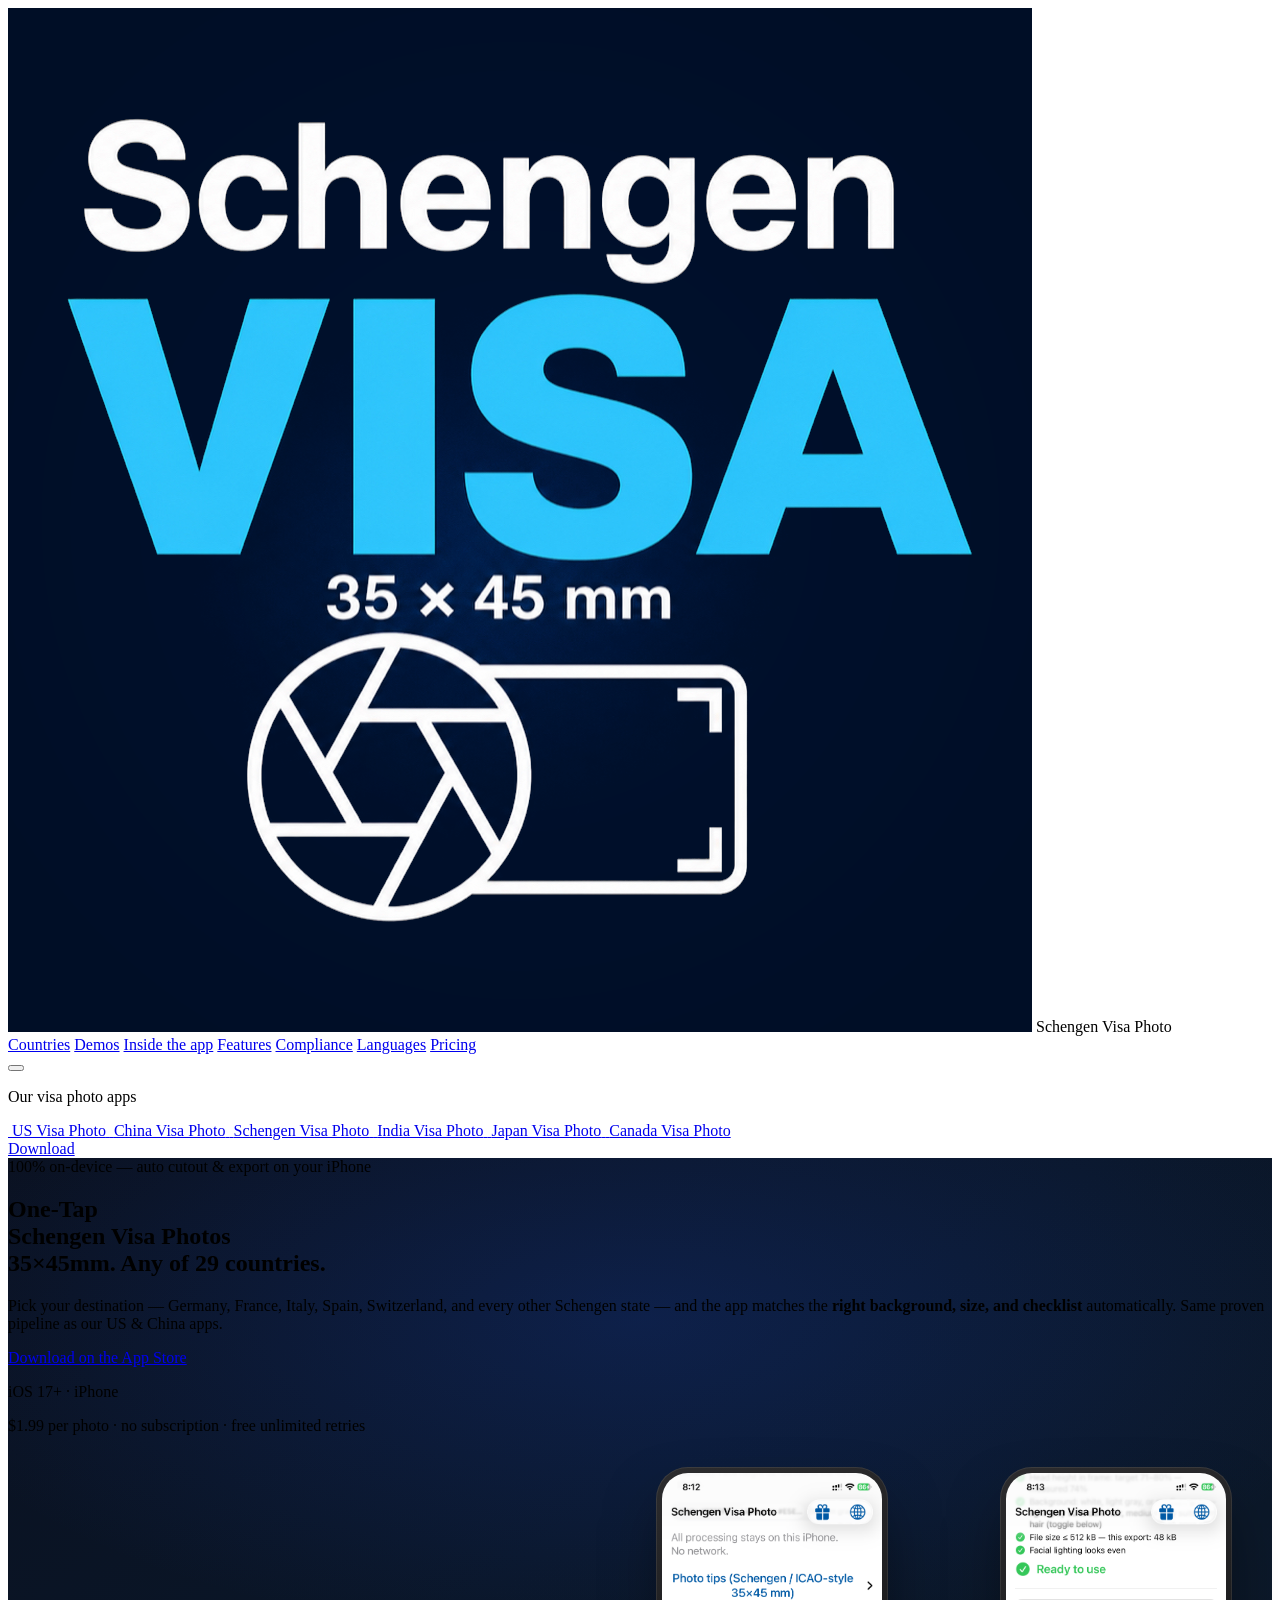
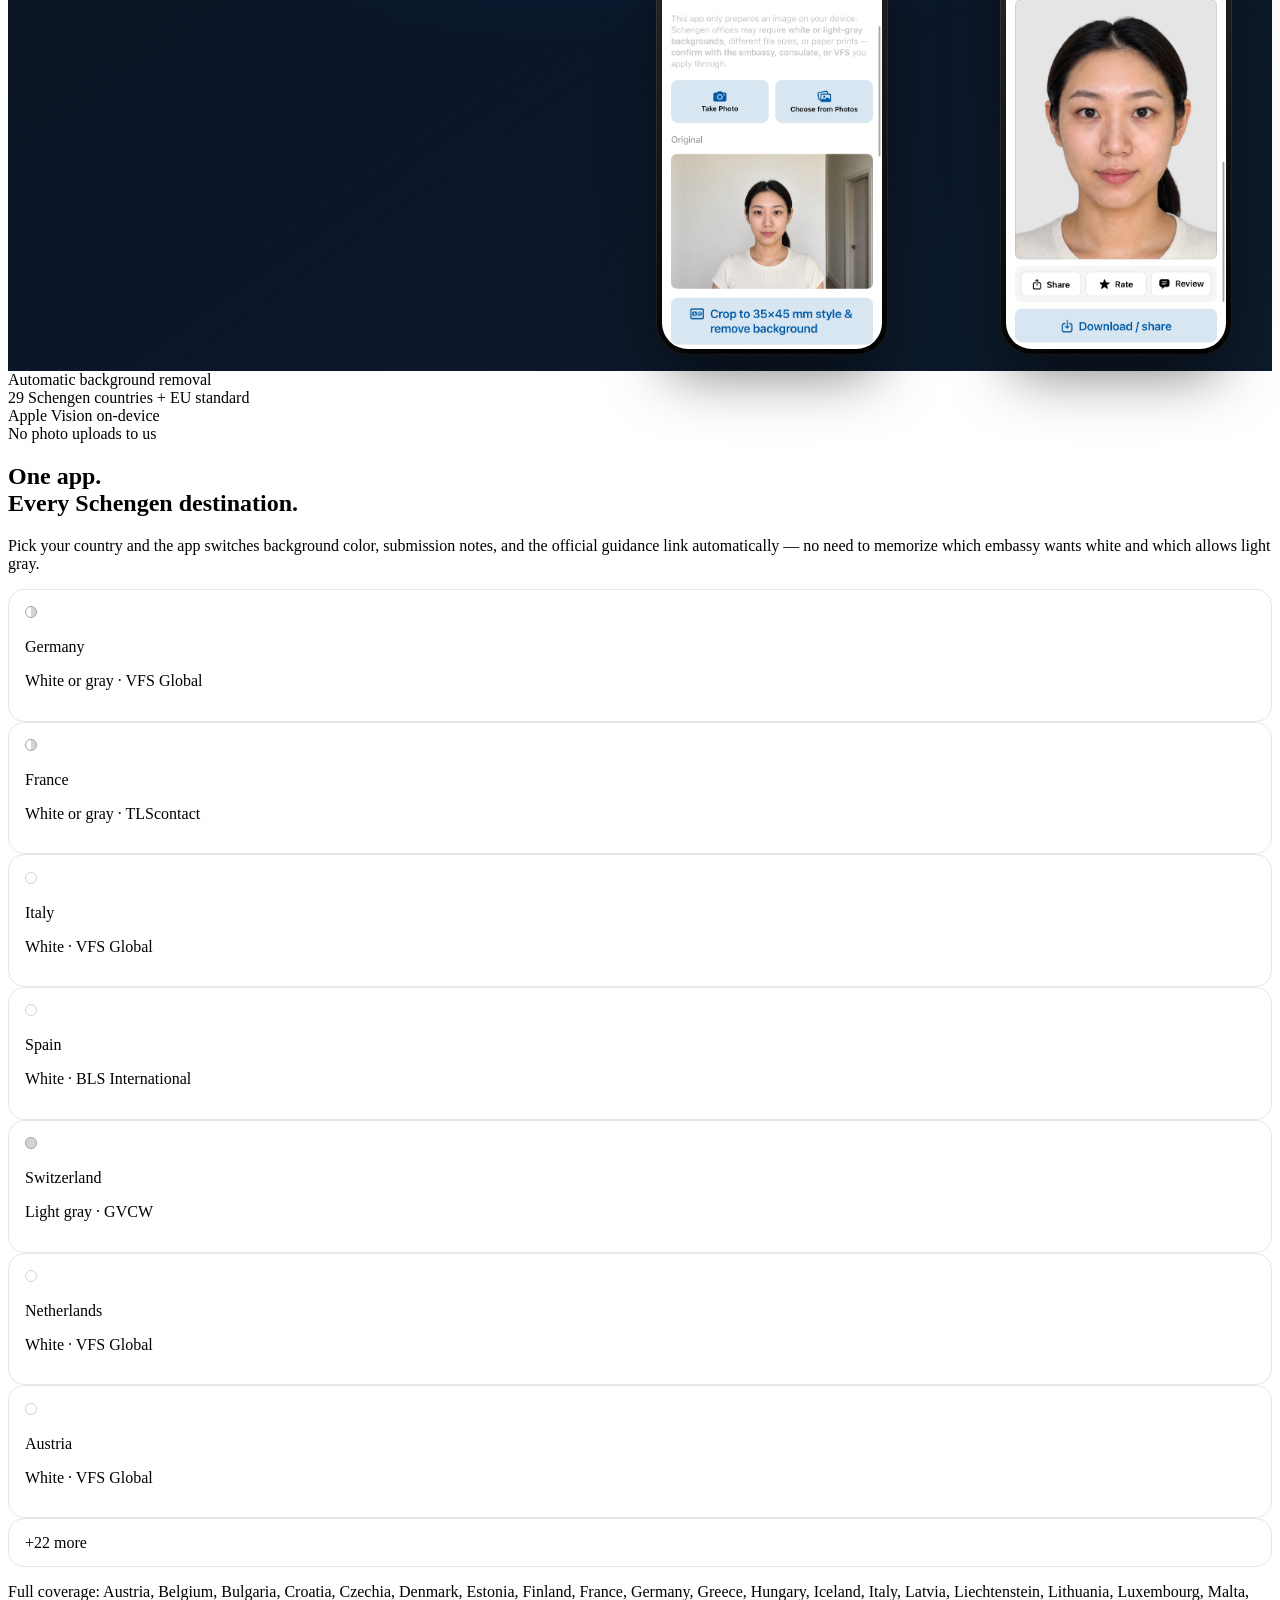
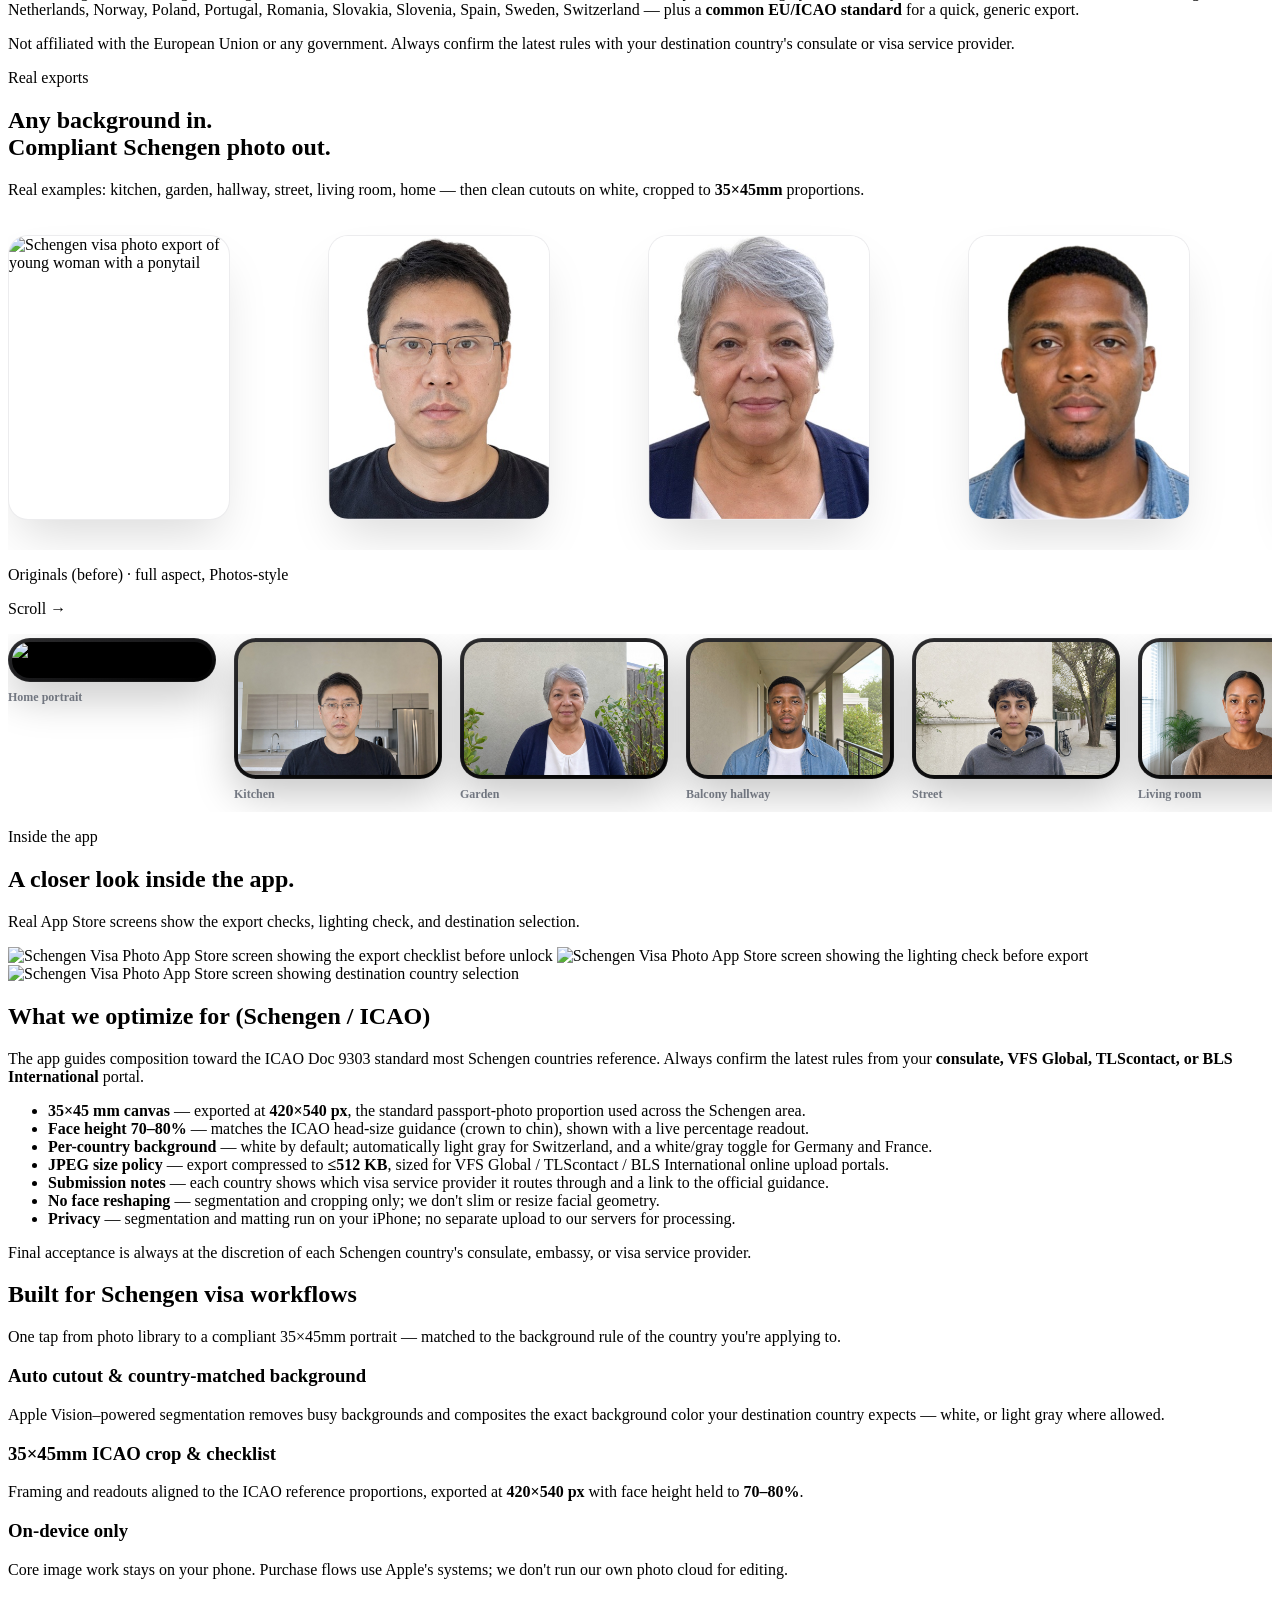
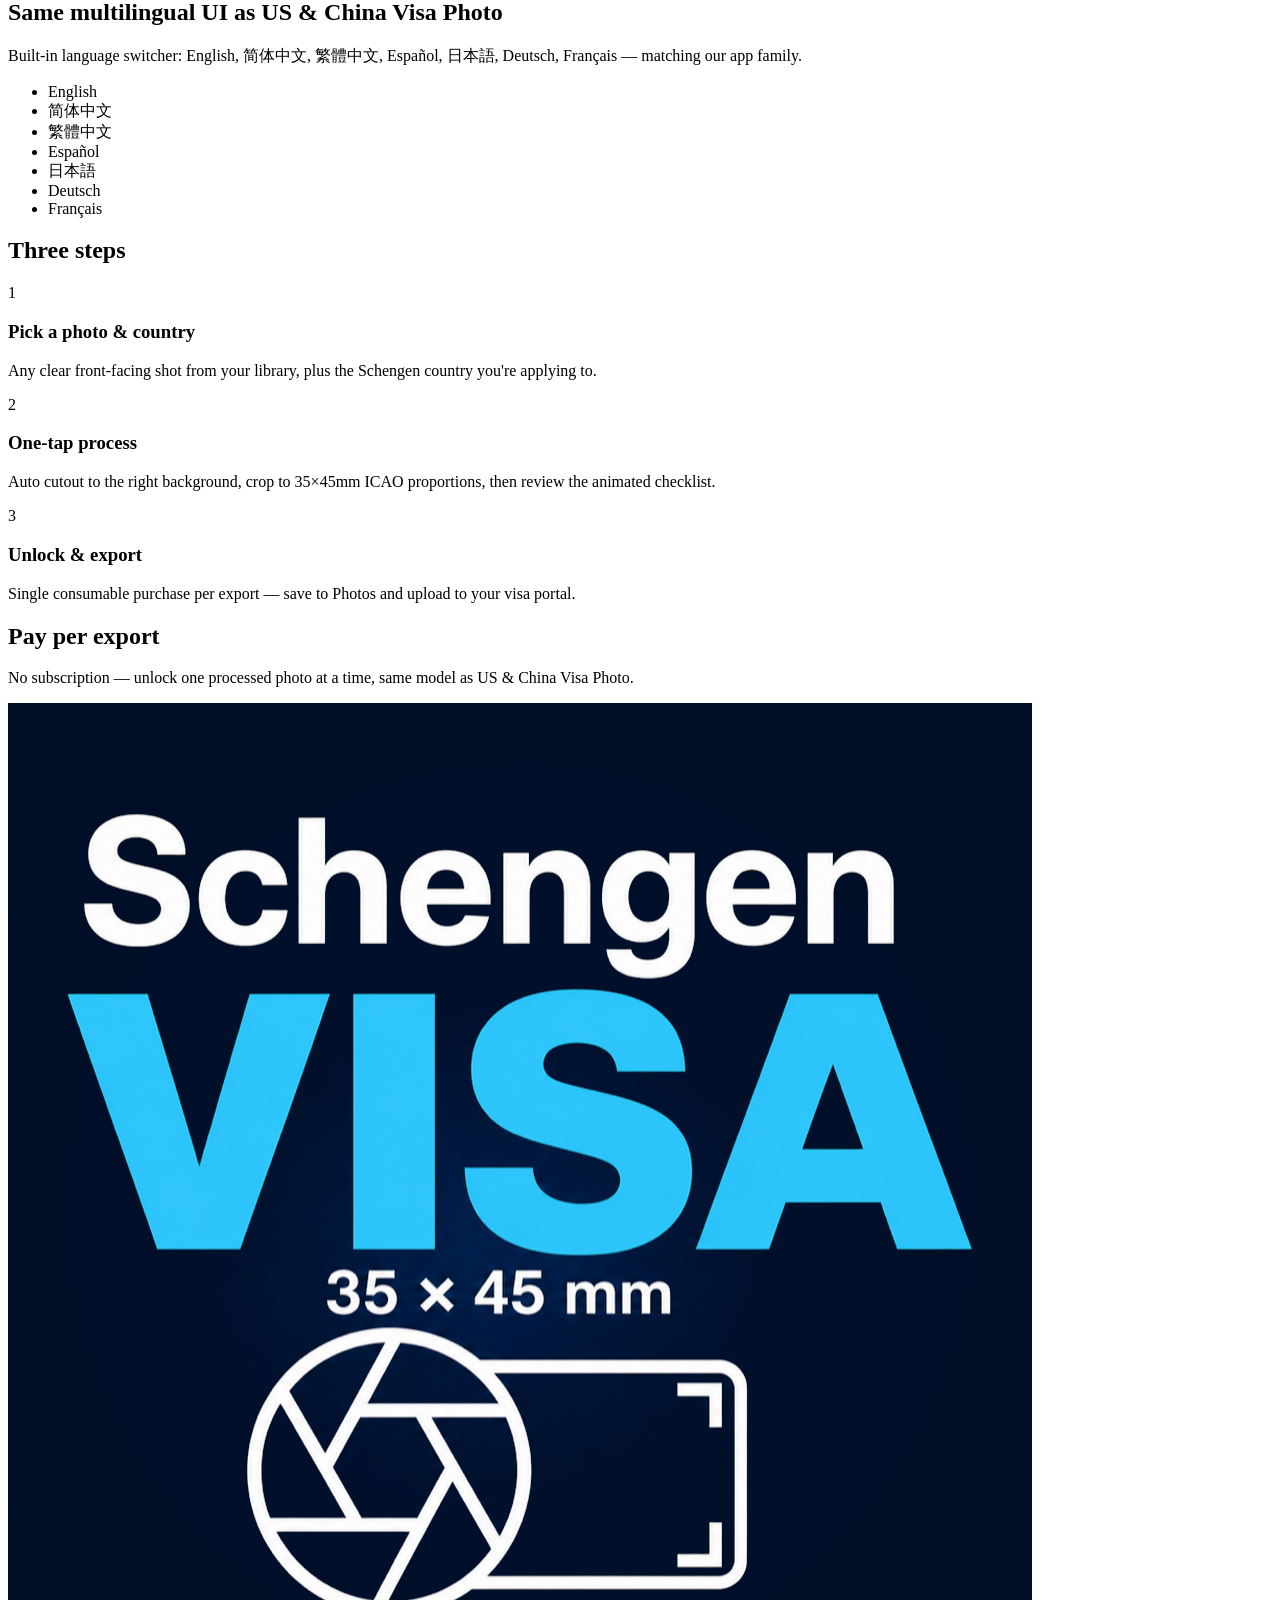
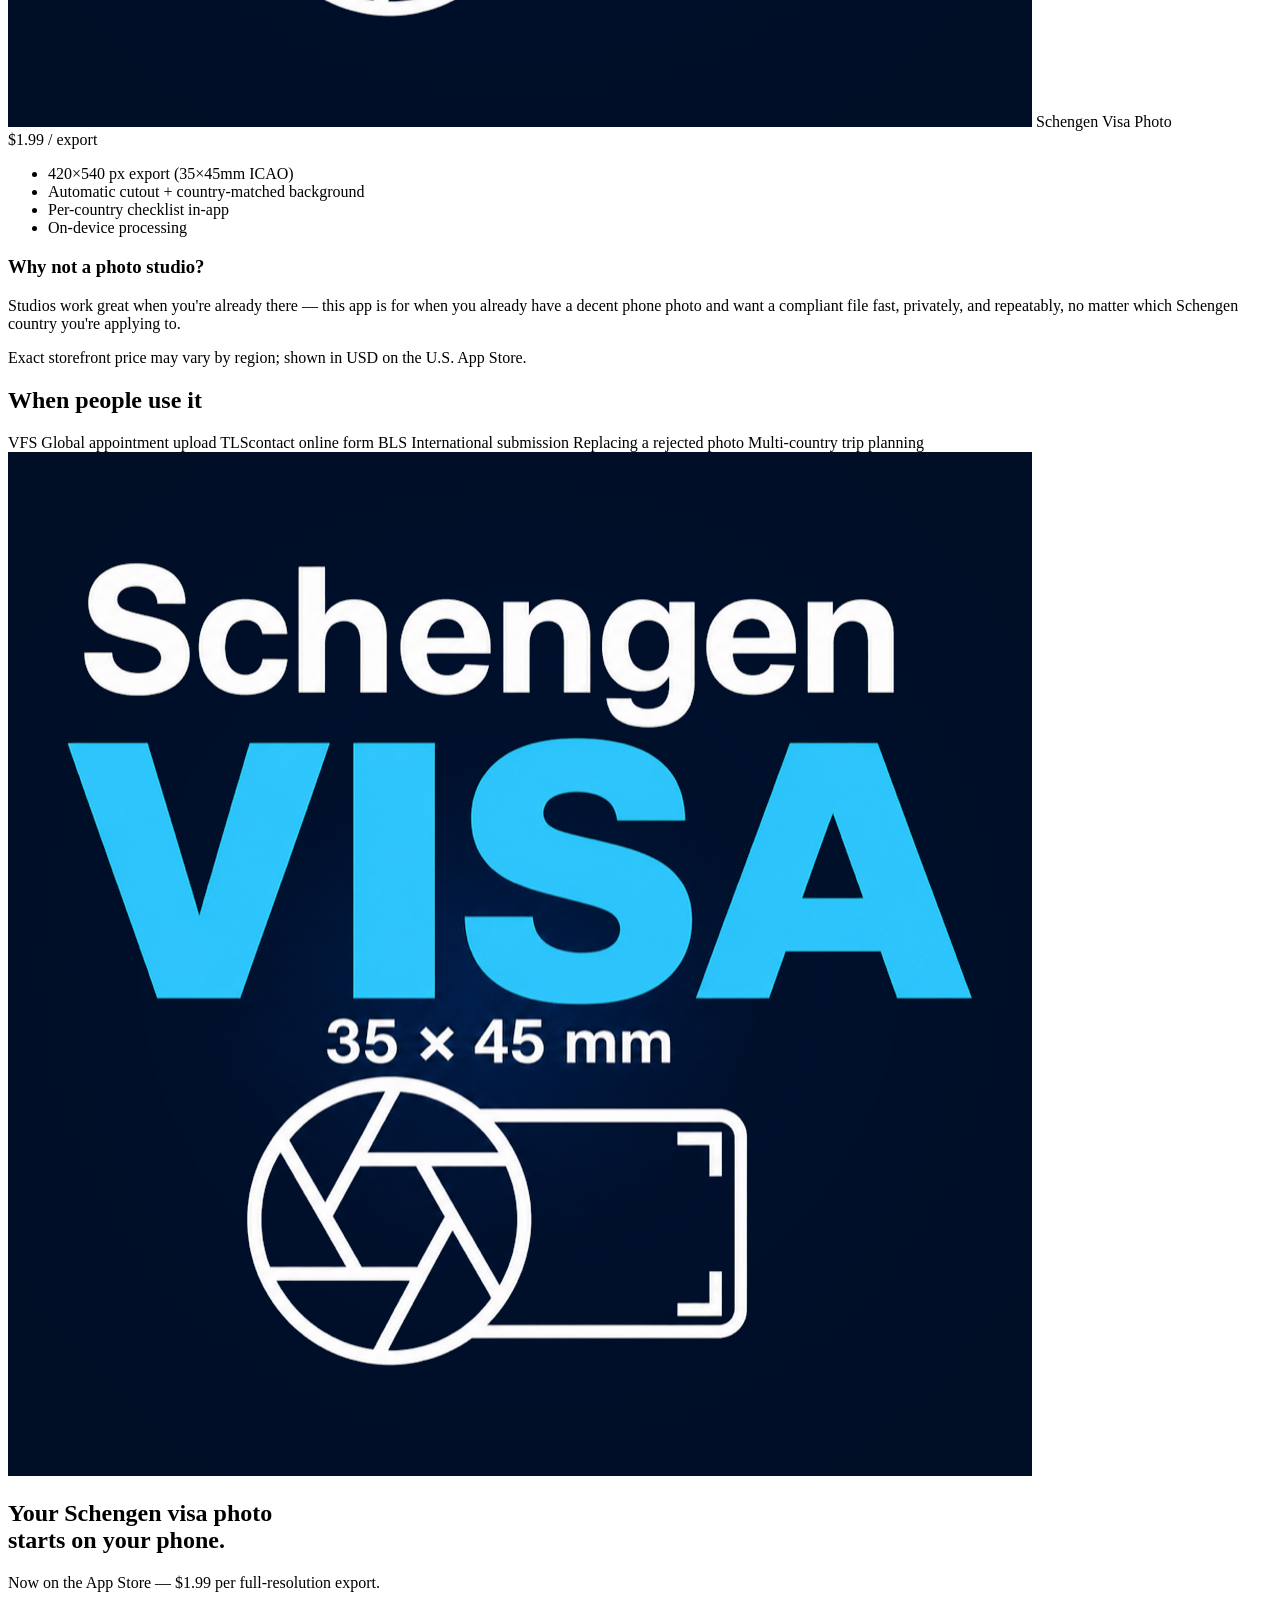
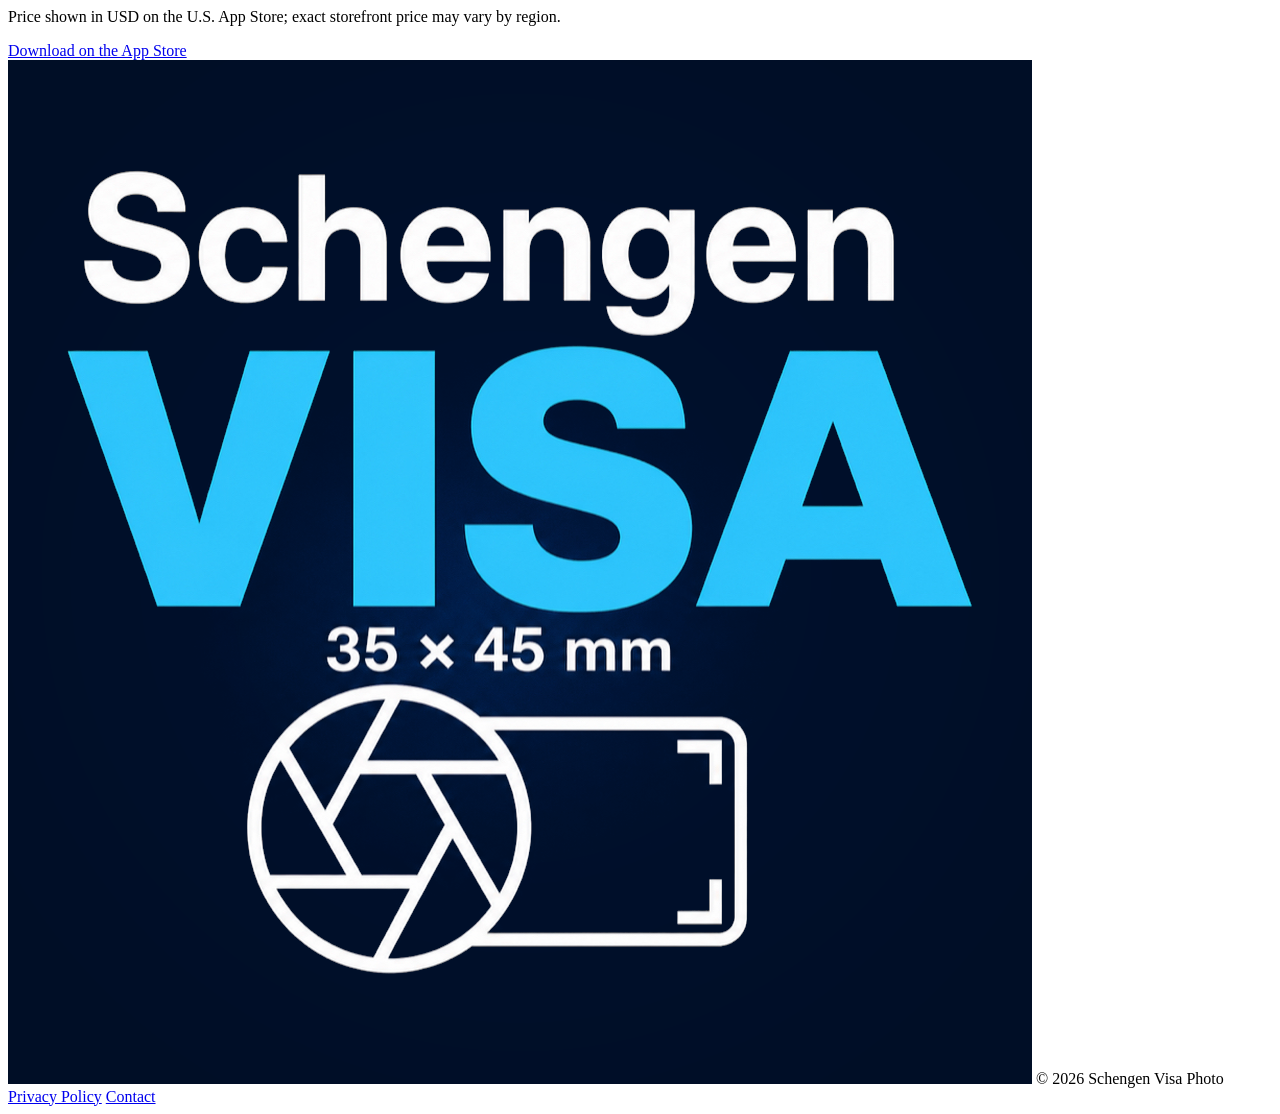
==== commit 26f8f69e: "Remove the UK and Vietnam app entries (iOS product line paused) Co-Authored-By: Claude Opus 5.5 <nor" ====
--- a/index.html
+++ b/index.html
@@ -275,14 +275,6 @@
                 <img src="https://canada.visaphoto1tap.com/AppIcon.png" alt="" class="w-8 h-8 rounded-lg flex-shrink-0">
                 <span class="text-sm font-medium text-gray-800">Canada Visa Photo</span>
             </a>
-            <a href="https://uk.visaphoto1tap.com/" class="flex items-center gap-3 px-4 py-2.5 hover:bg-gray-50 transition">
-                <img src="https://uk.visaphoto1tap.com/AppIcon.png" alt="" class="w-8 h-8 rounded-lg flex-shrink-0">
-                <span class="text-sm font-medium text-gray-800">UK Visa Photo</span>
-            </a>
-            <a href="https://vietnam.visaphoto1tap.com/" class="flex items-center gap-3 px-4 py-2.5 hover:bg-gray-50 transition">
-                <img src="https://vietnam.visaphoto1tap.com/AppIcon.png" alt="" class="w-8 h-8 rounded-lg flex-shrink-0">
-                <span class="text-sm font-medium text-gray-800">Vietnam Visa Photo</span>
-            </a>
             </div>
         </div>
         <a href="https://apps.apple.com/app/id6769272474" target="_blank" rel="noopener noreferrer" class="bg-brand text-white px-4 py-1.5 rounded-full text-sm font-medium hover:bg-brand-dark transition">Download</a>
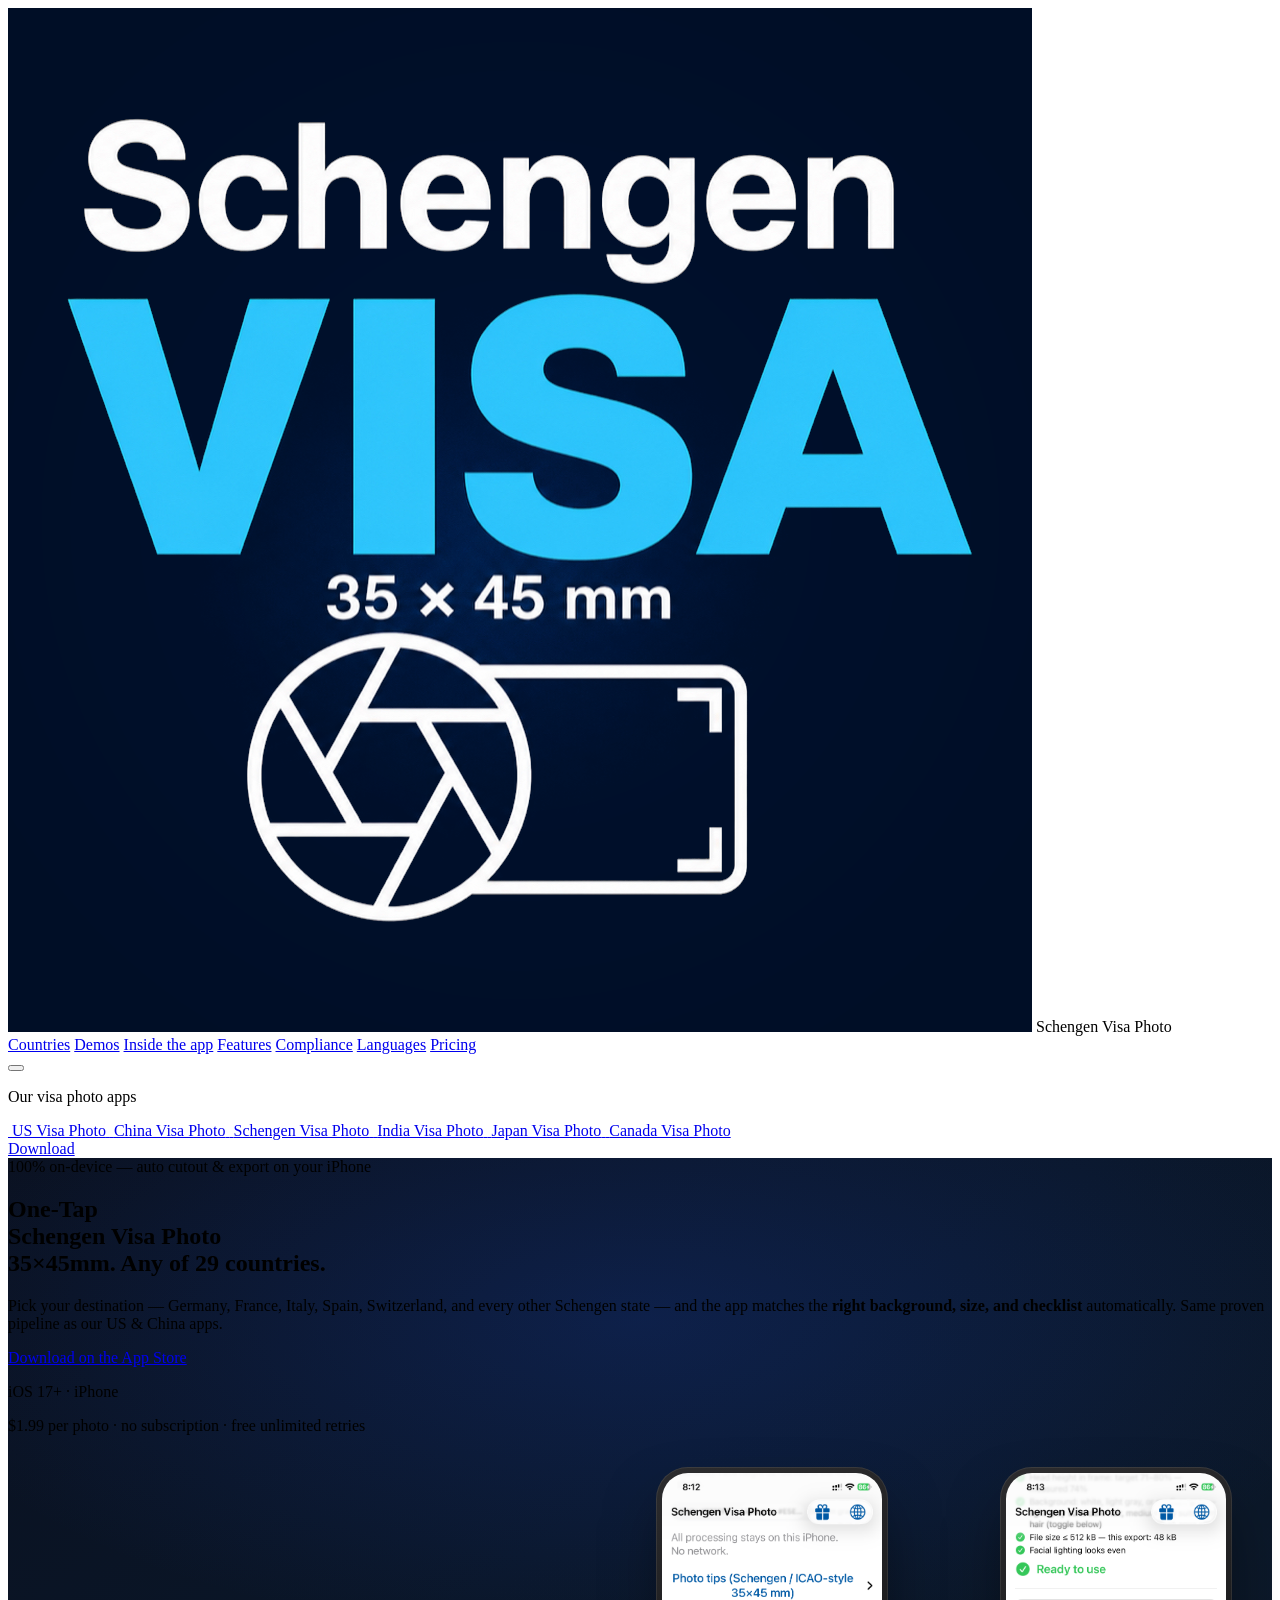
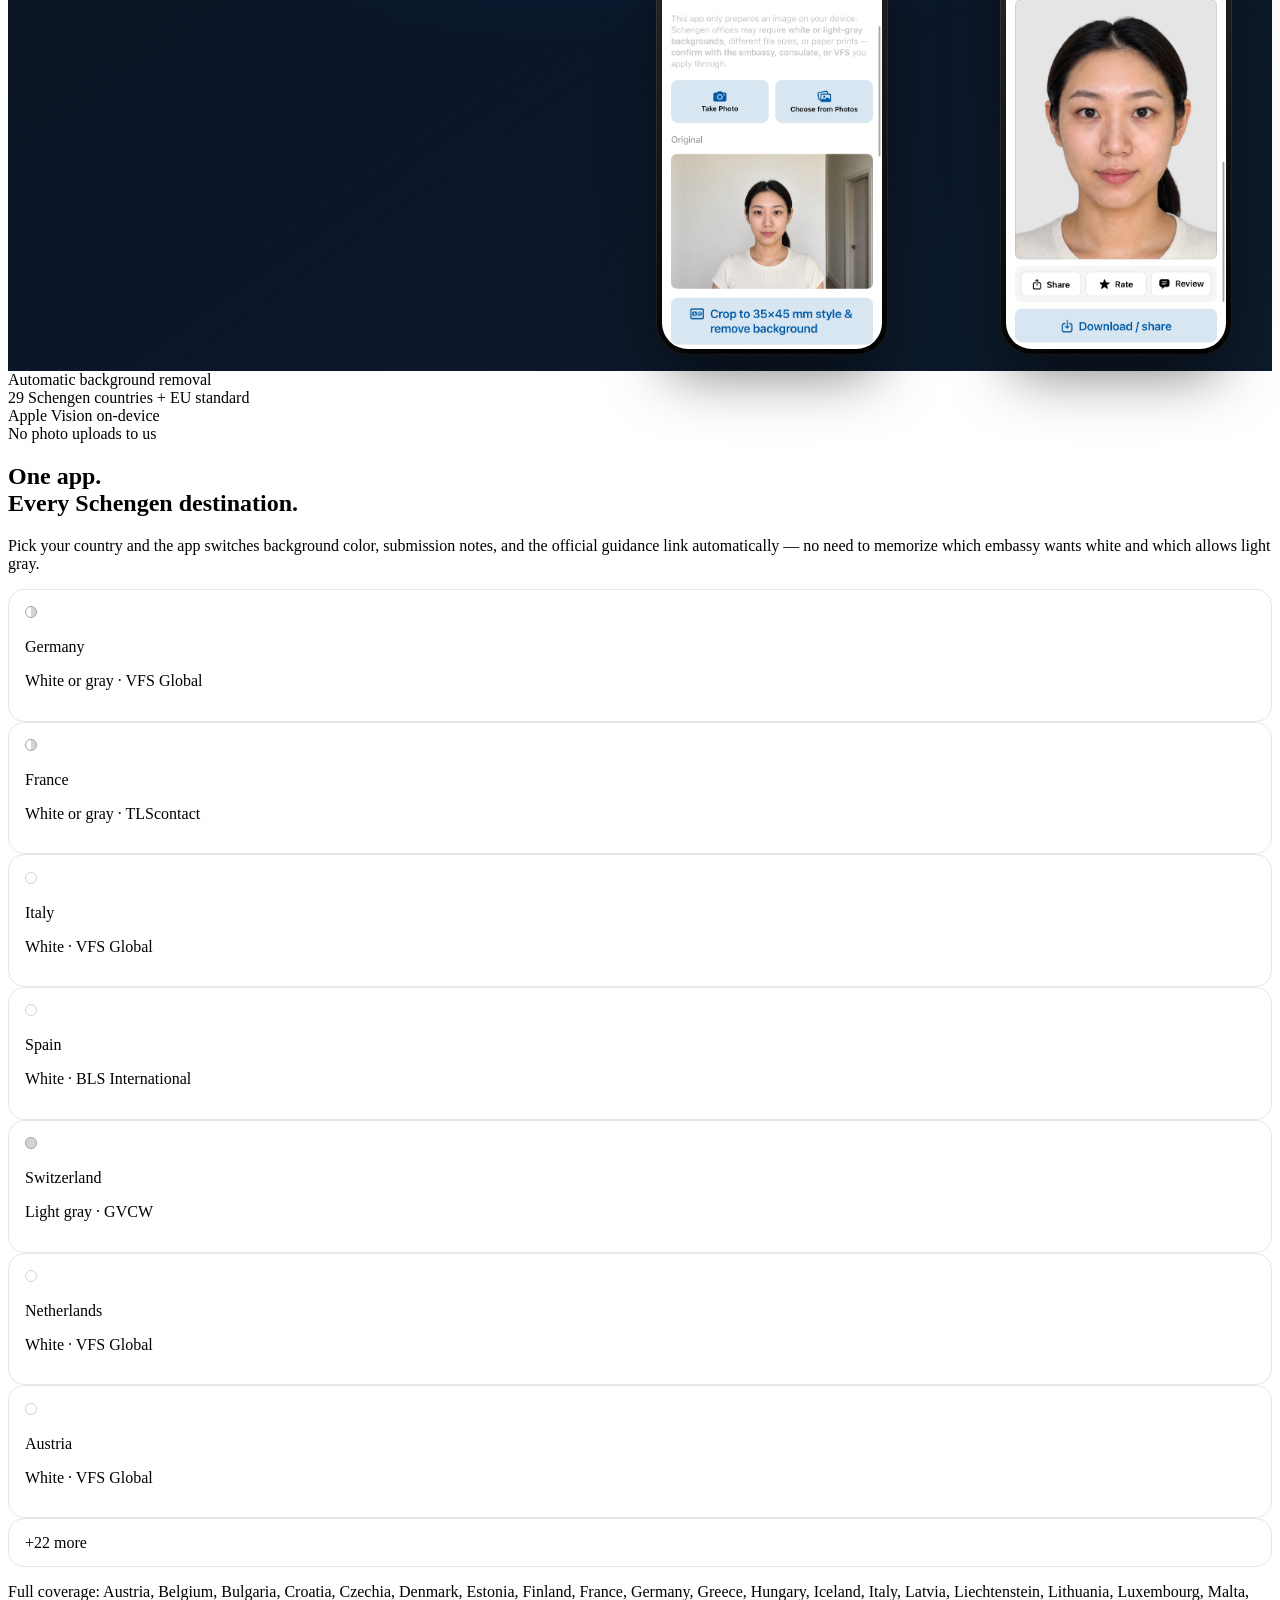
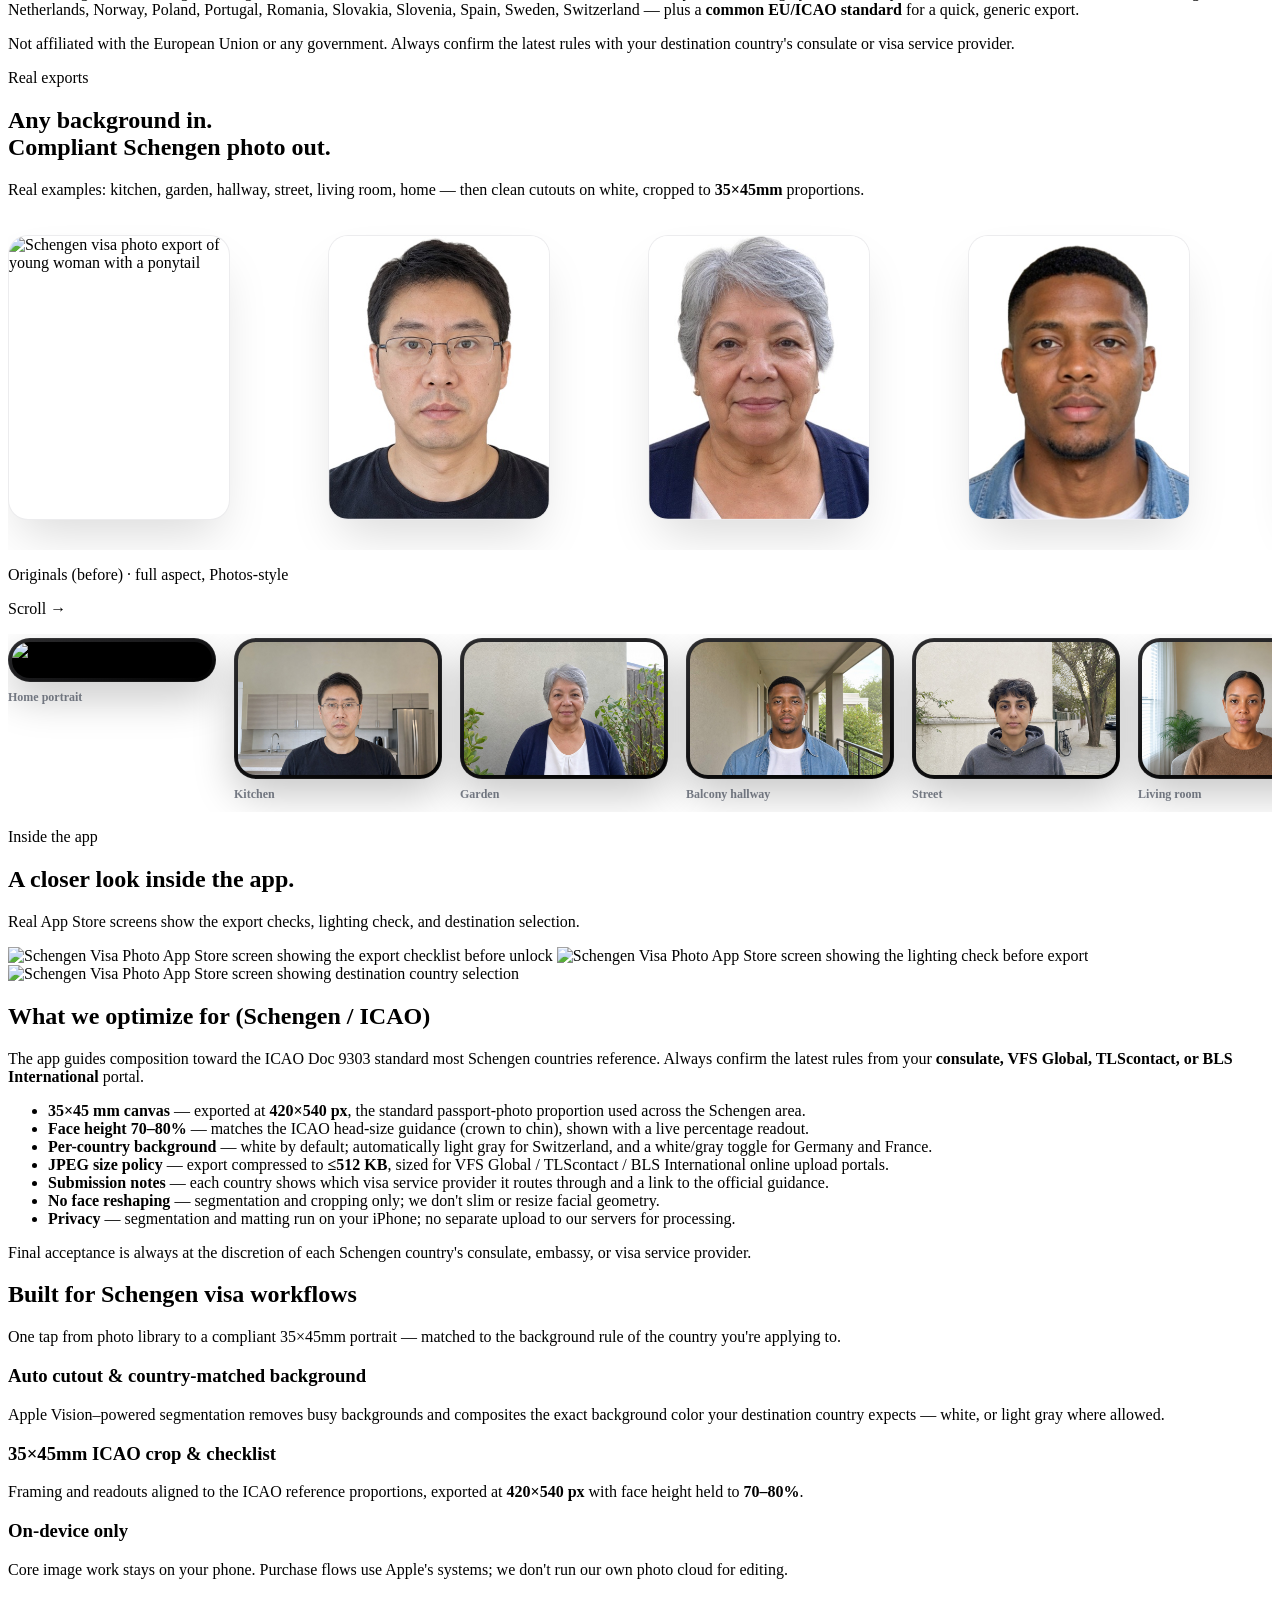
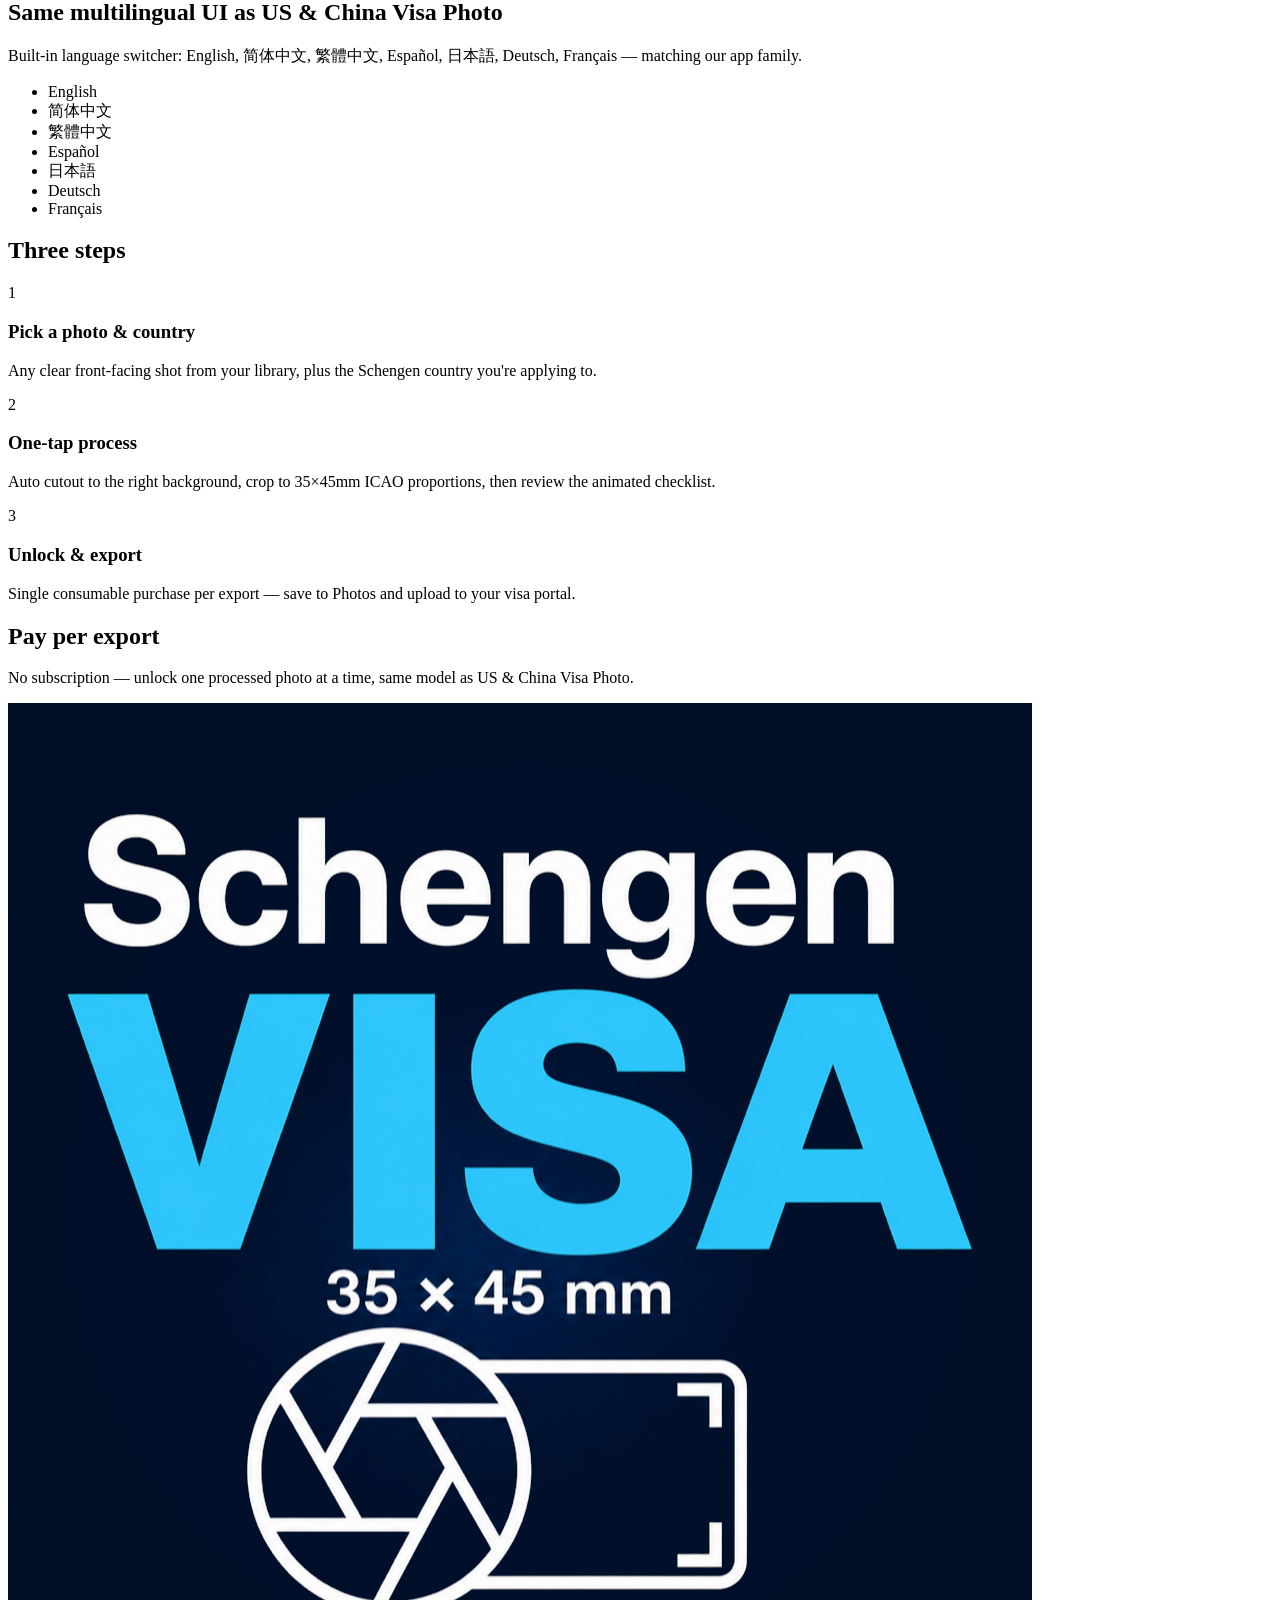
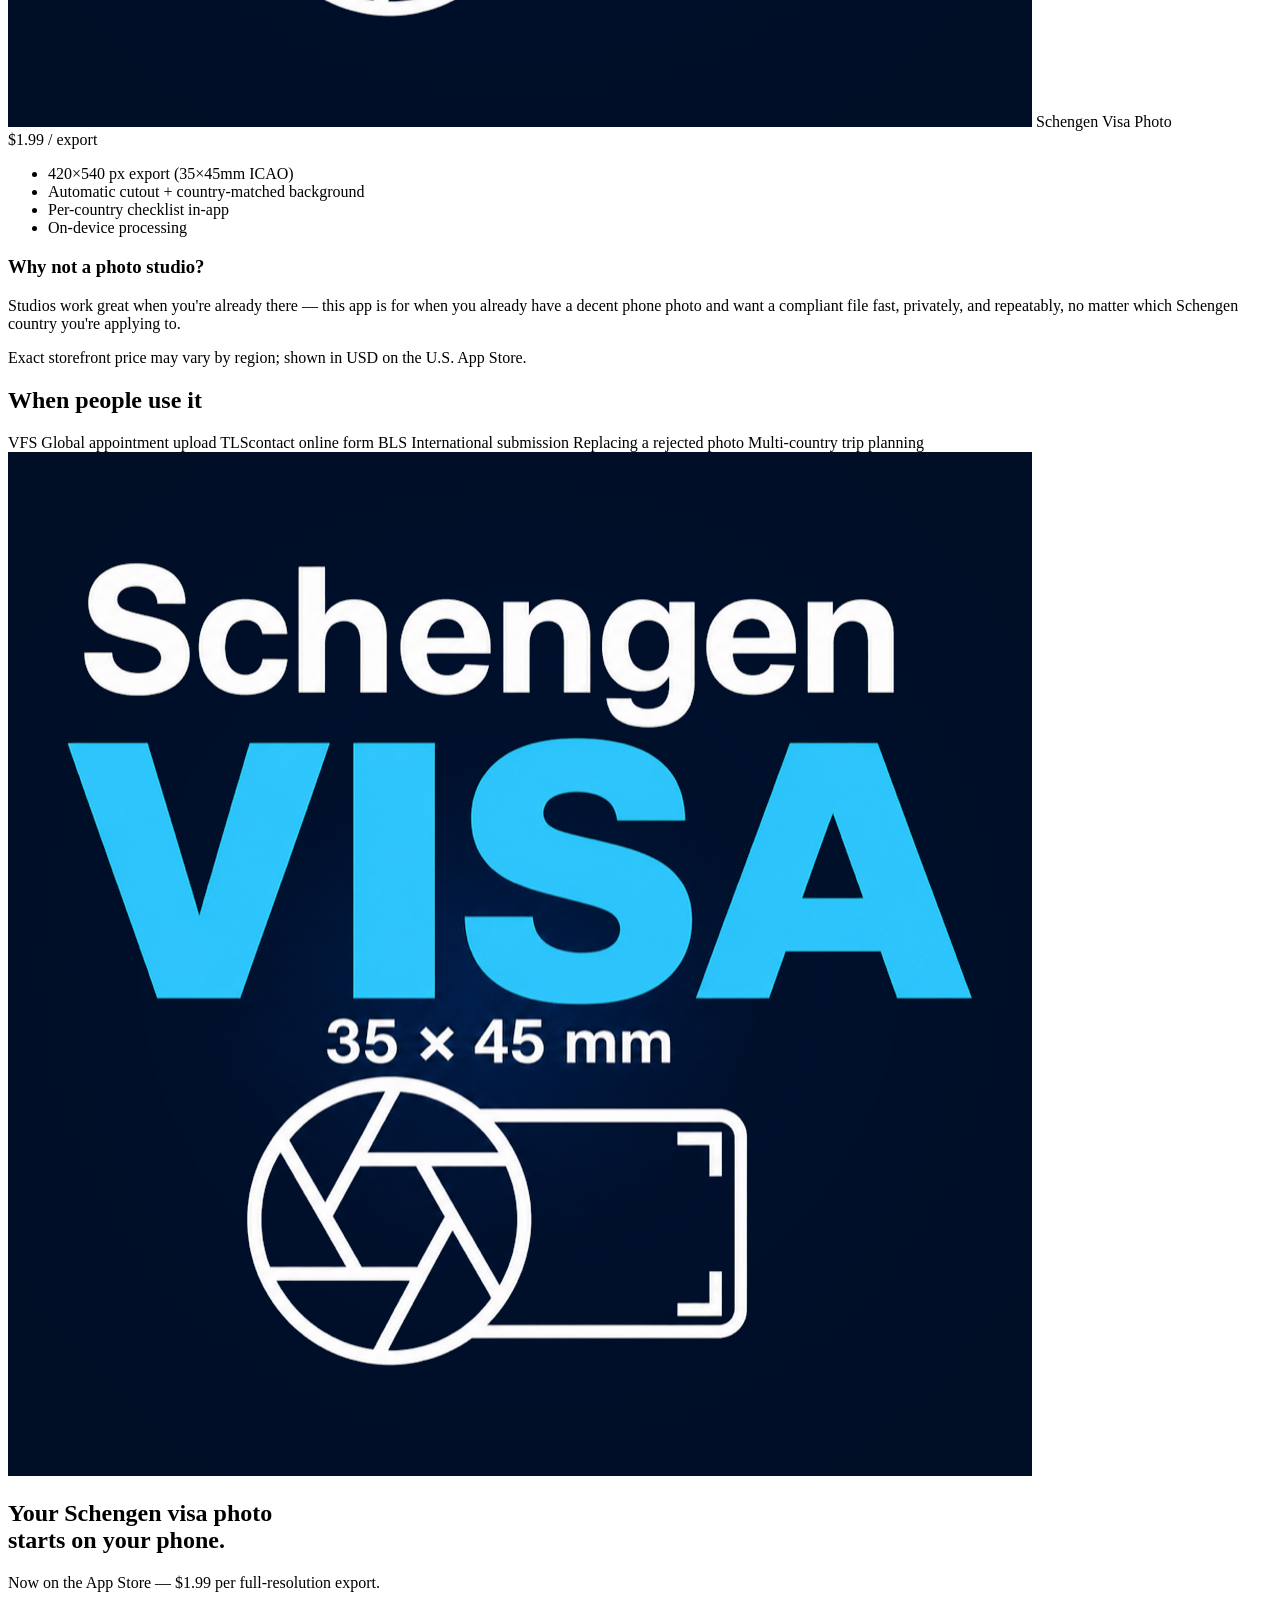
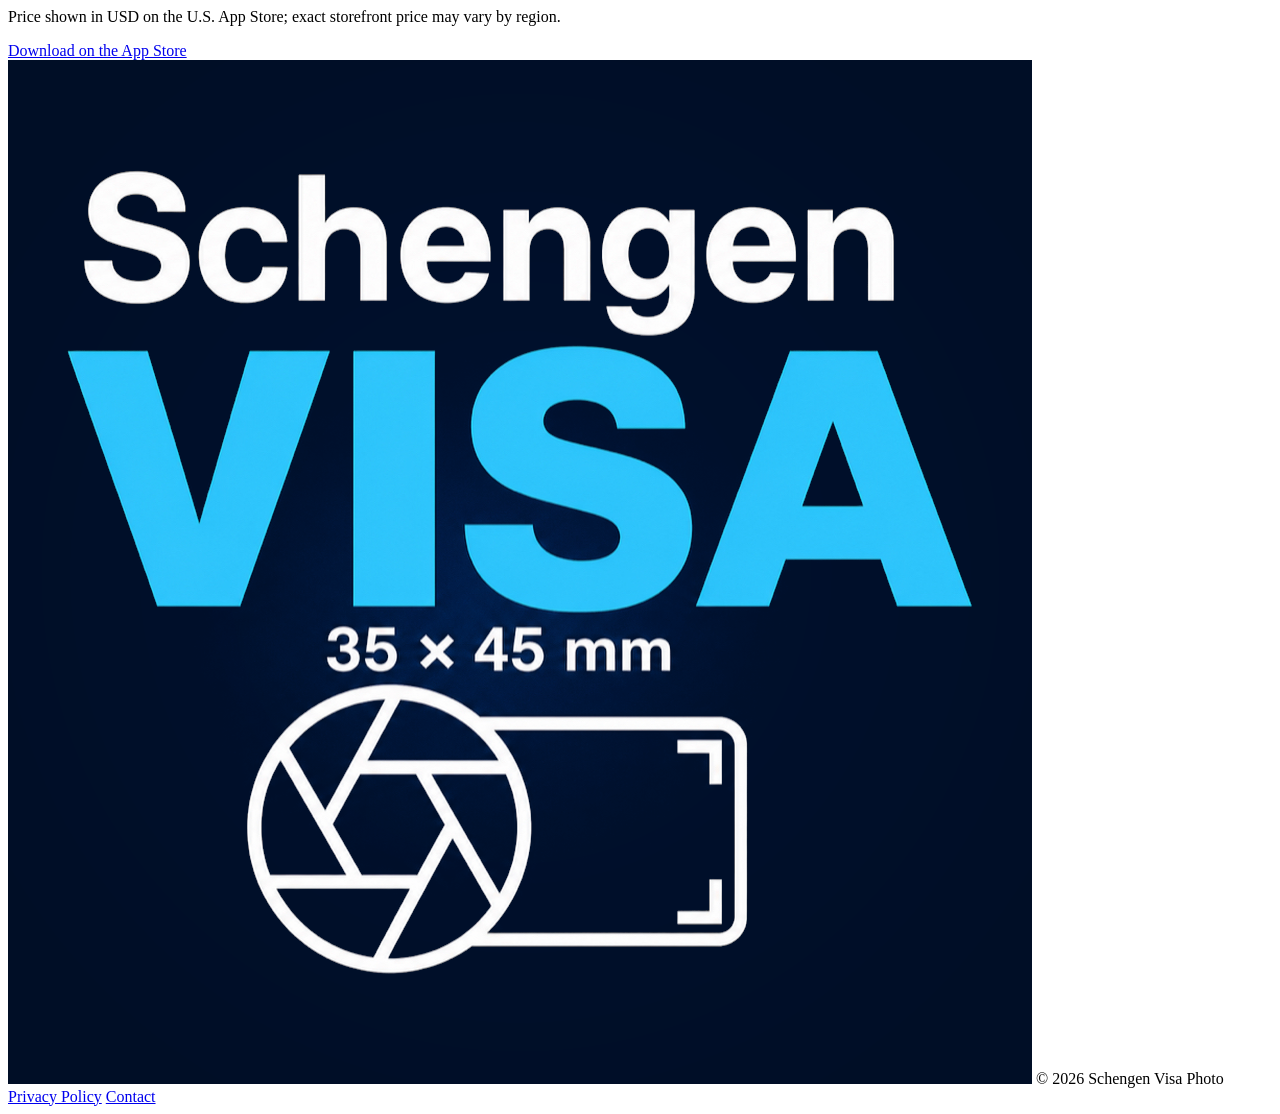
==== commit ebbf79dc: "Use the short Schengen Visa Photo website brand" ====
--- a/index.html
+++ b/index.html
@@ -294,7 +294,7 @@
 
                 <h1 class="text-4xl sm:text-5xl md:text-6xl font-bold tracking-tight leading-tight mb-6">
                     <span class="text-white">One-Tap</span><br>
-                    <span class="text-brand">Schengen Visa Photos</span><br>
+                    <span class="text-brand">Schengen Visa Photo</span><br>
                     <span class="text-gray-200 text-3xl sm:text-4xl md:text-5xl font-semibold">35×45mm. Any of 29 countries.</span>
                 </h1>
 
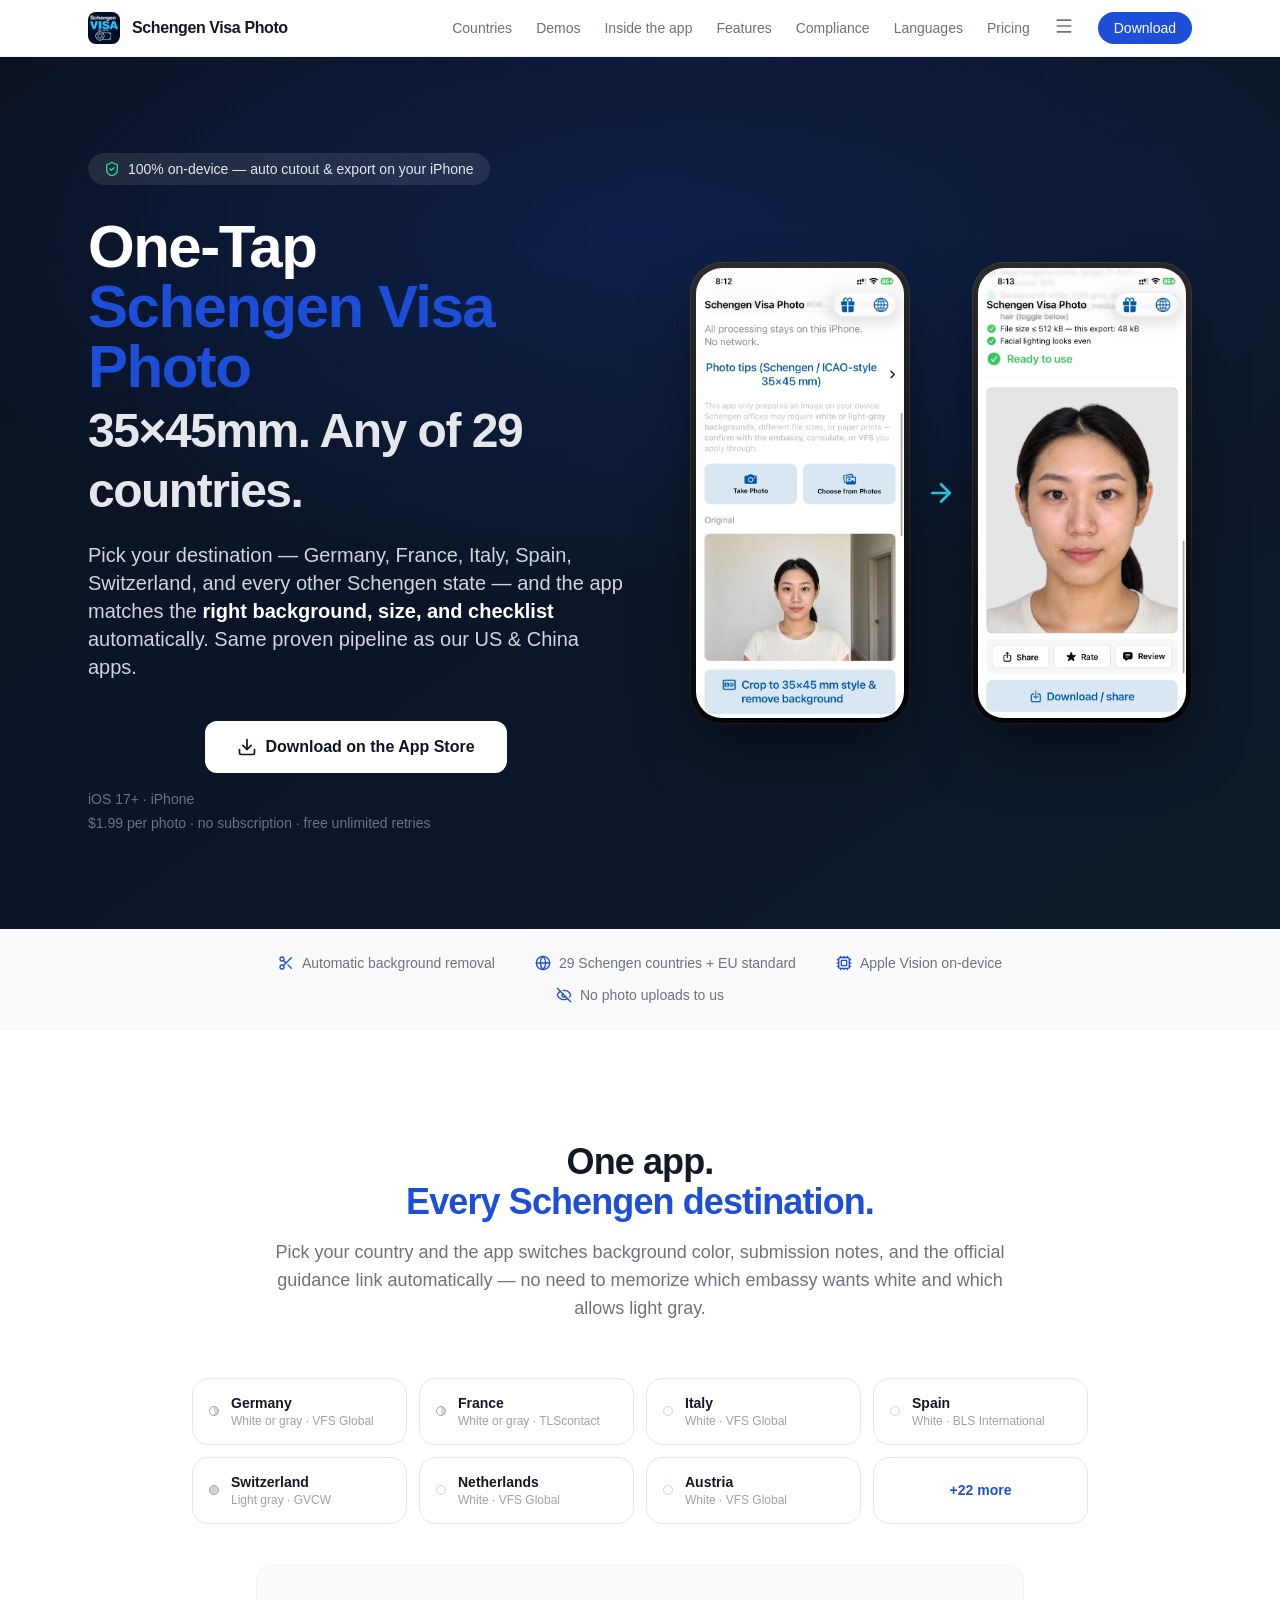
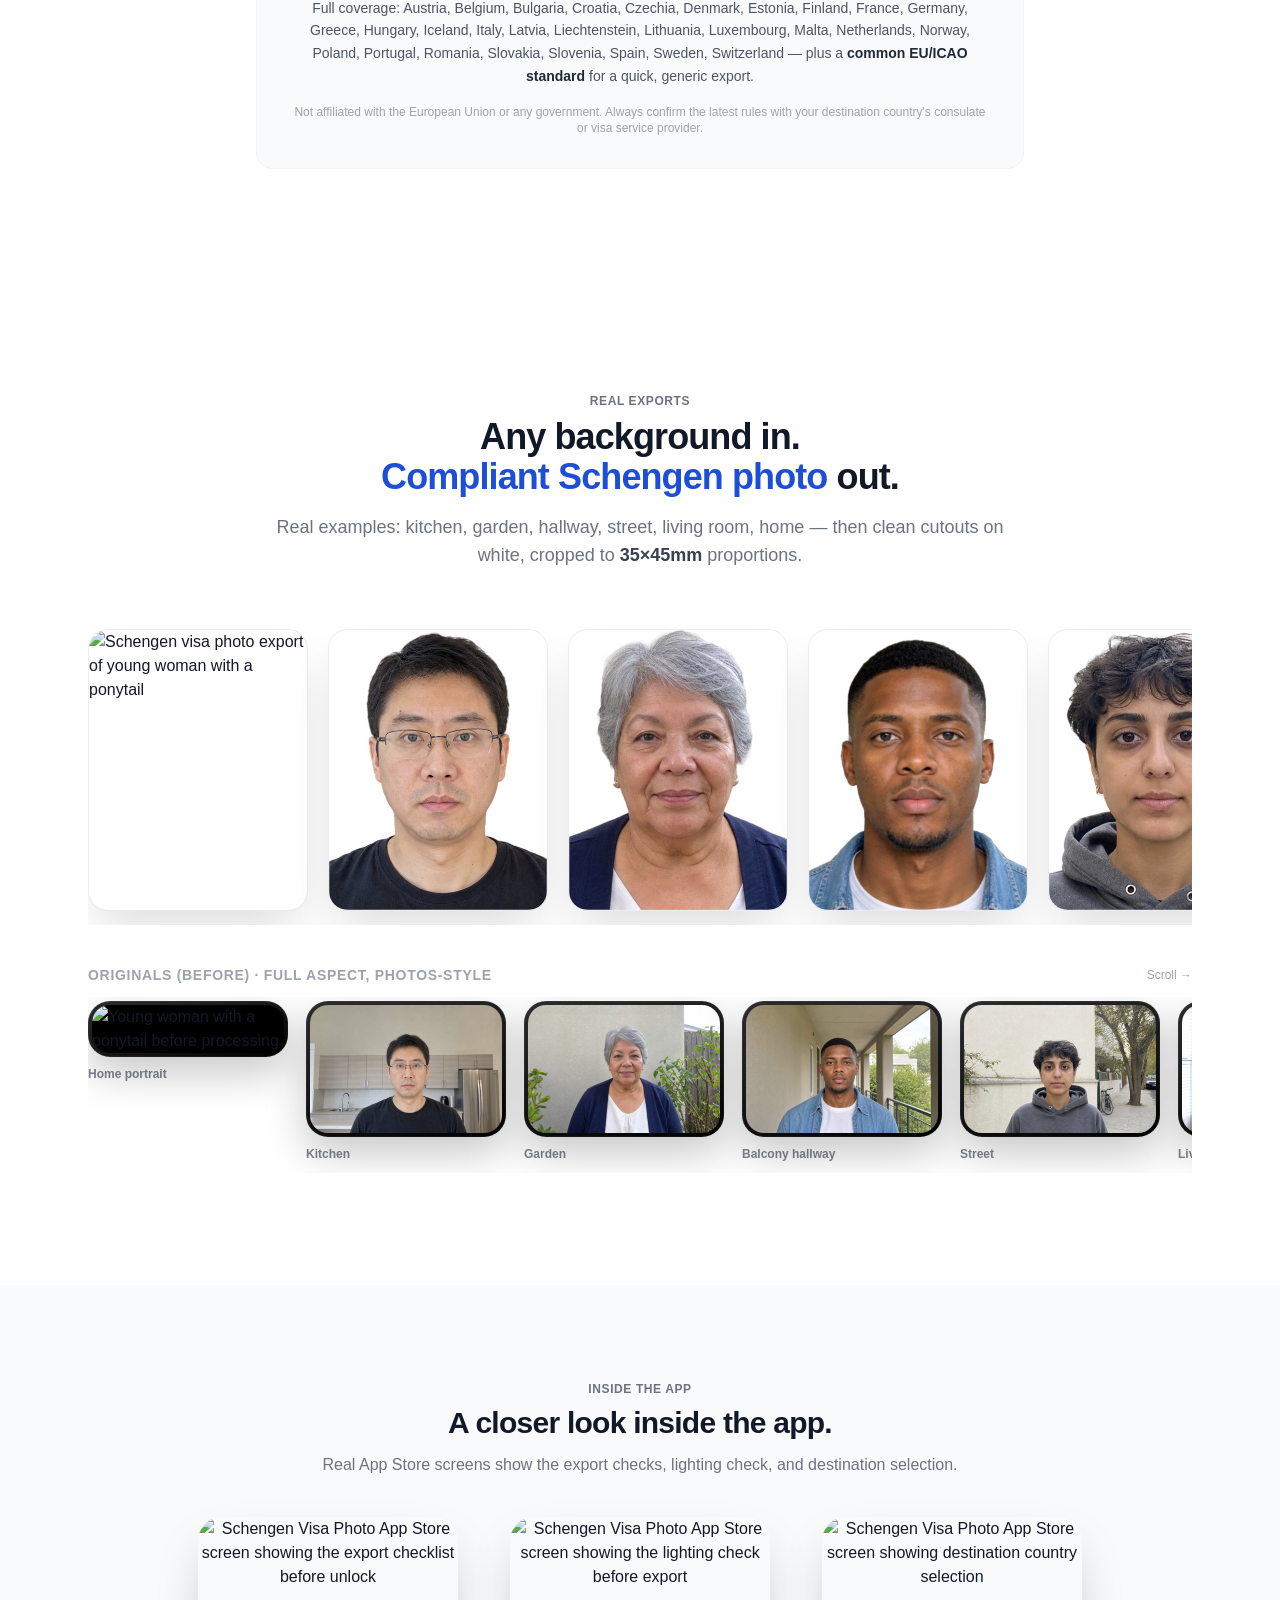
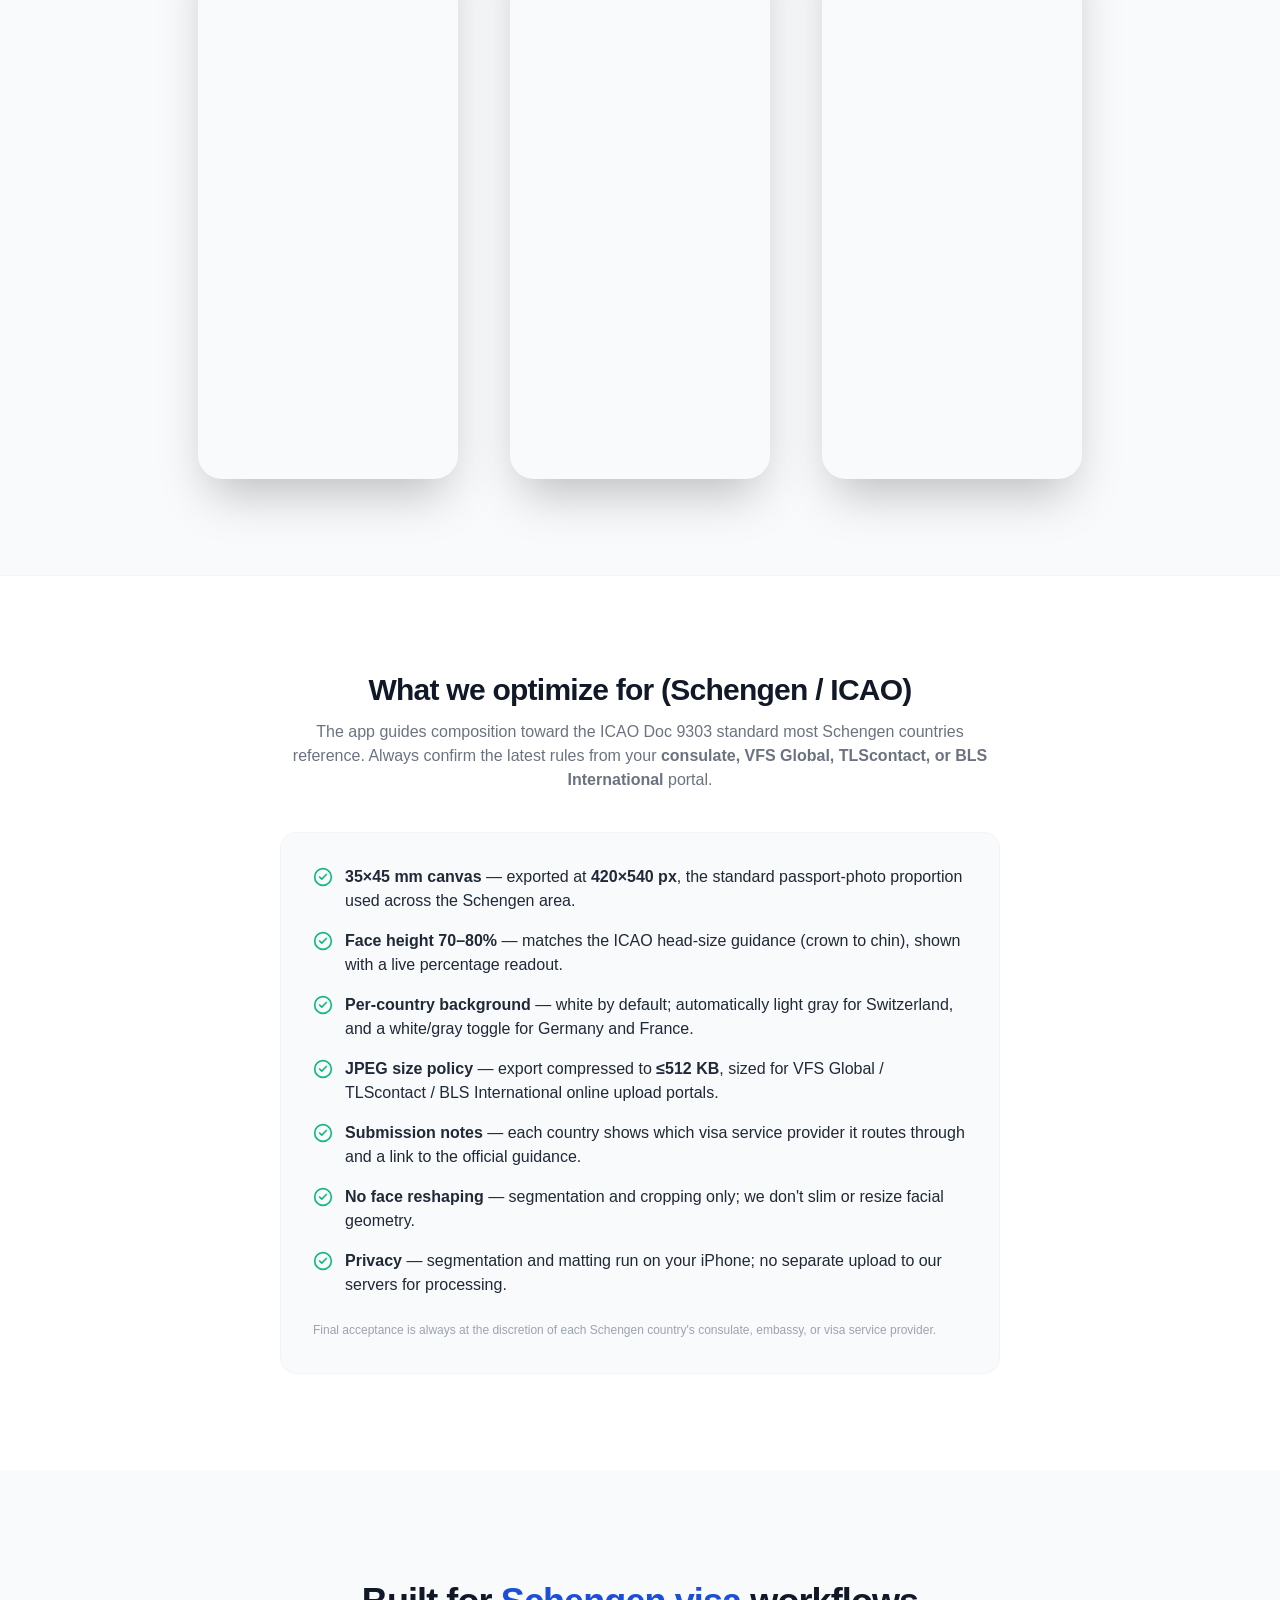
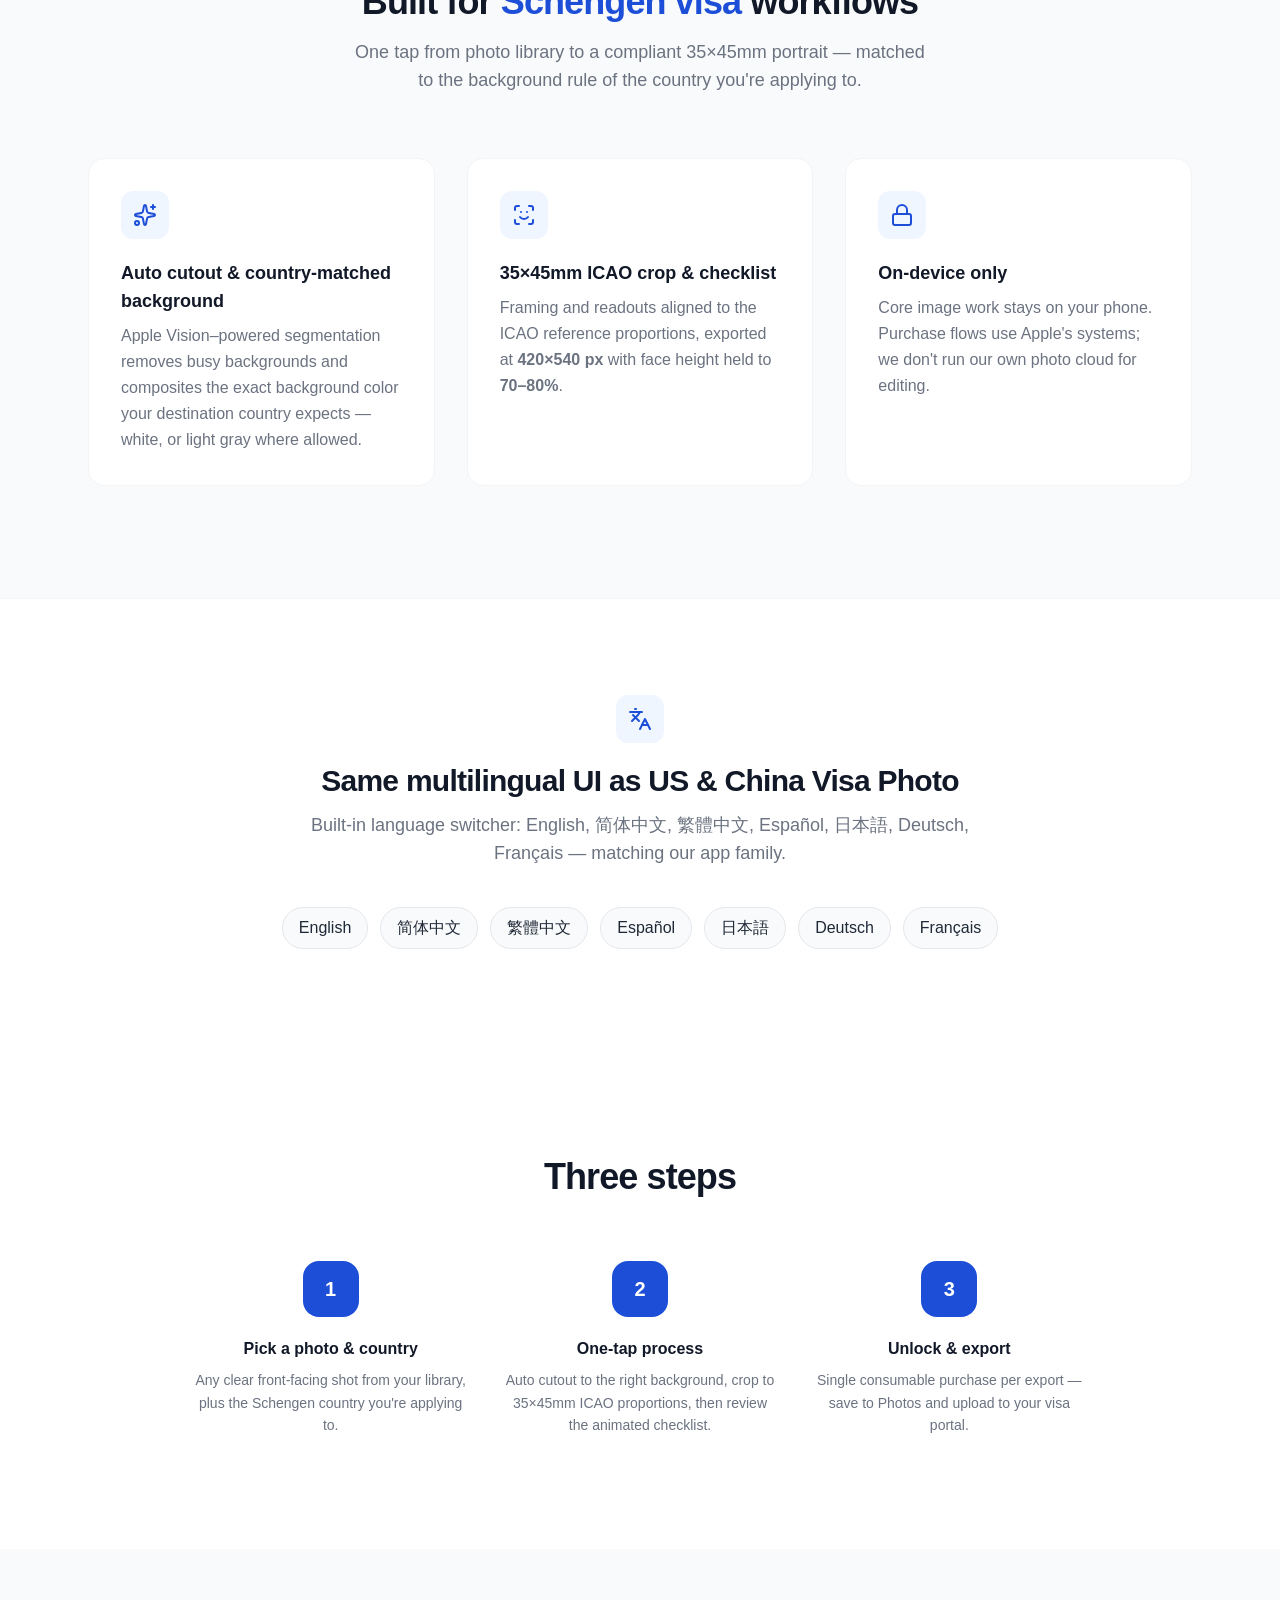
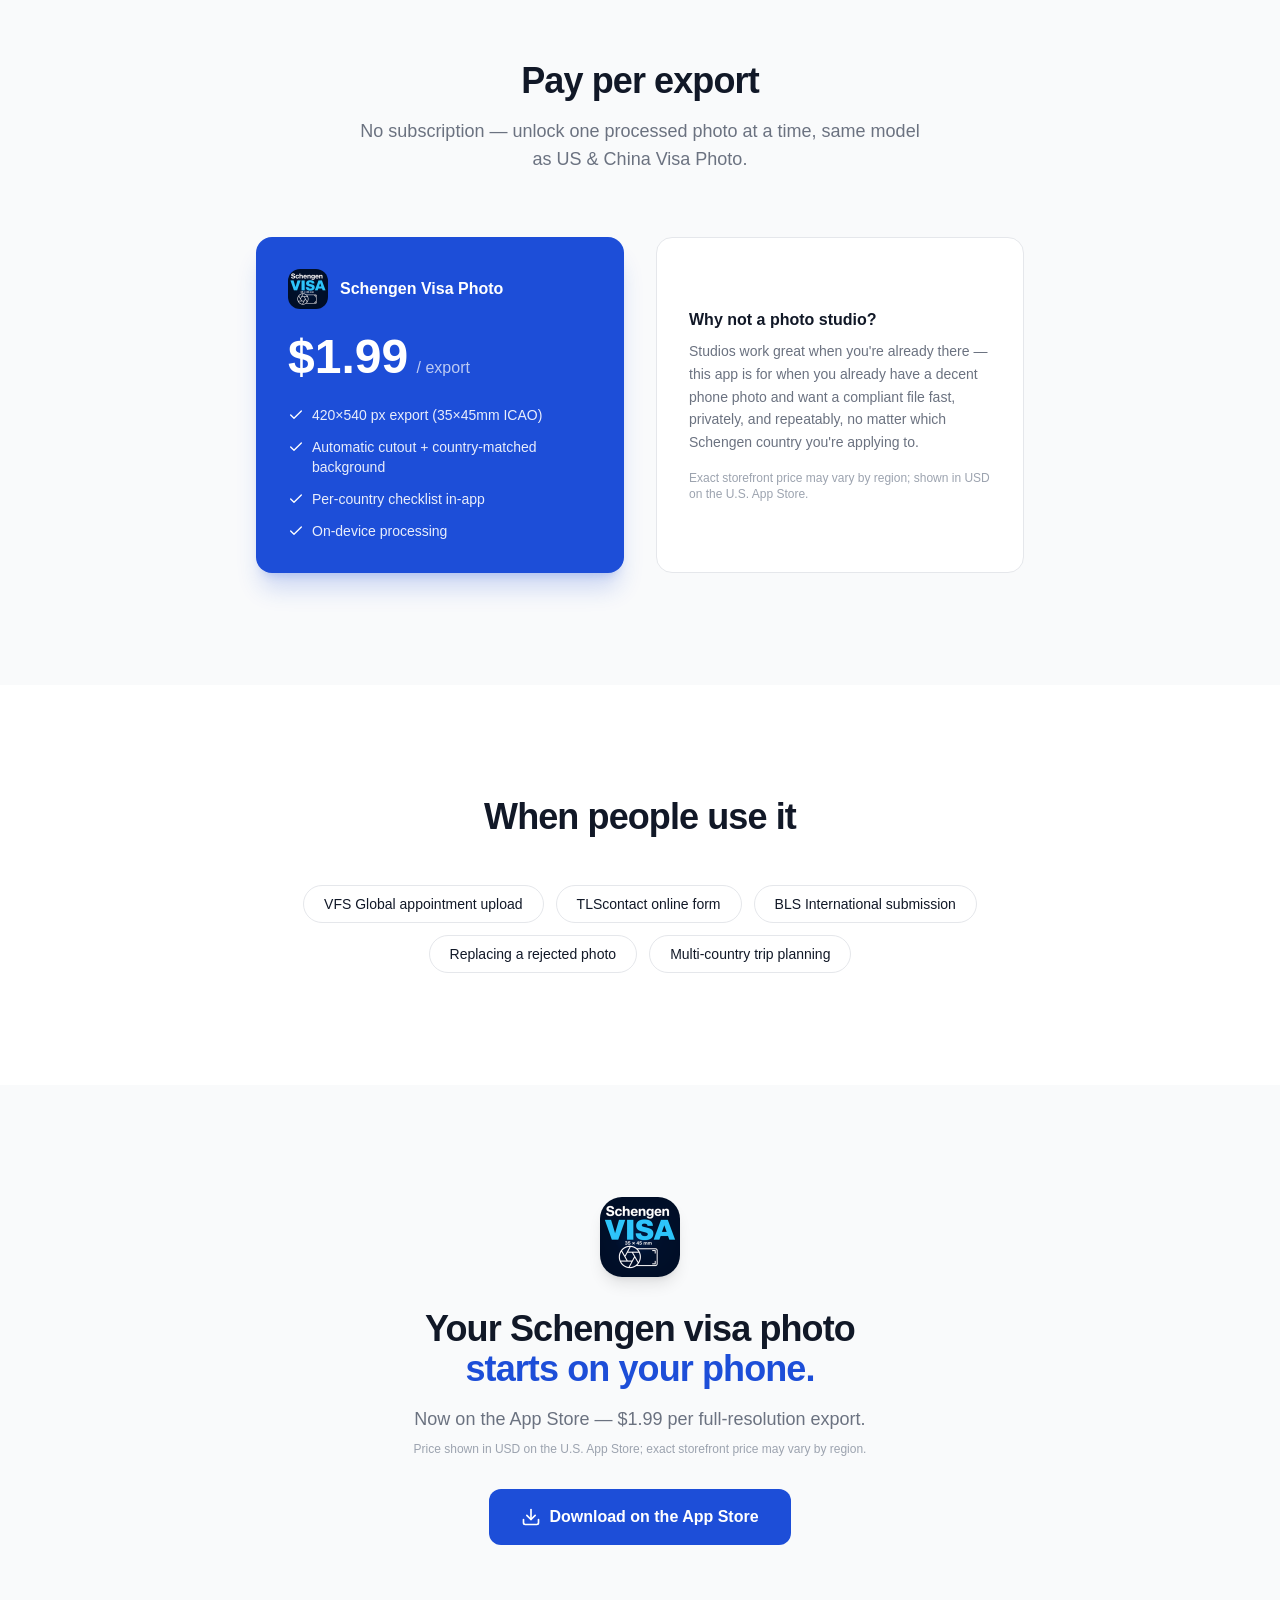
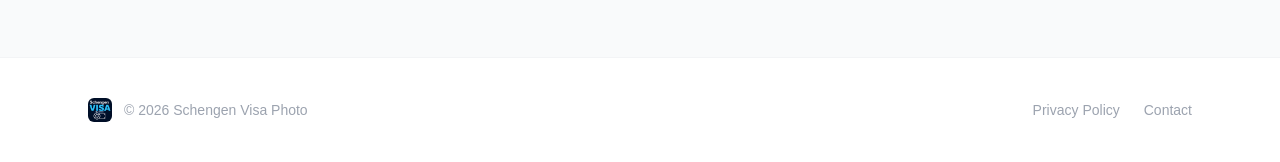
==== commit 18e246b9: "Serve homepage CSS, icons and large images statically - Replace the cdn.tailwindcss.com runtime with" ====
--- a/index.html
+++ b/index.html
@@ -38,25 +38,6 @@
   "downloadUrl": "https://apps.apple.com/app/id6769272474"
 }
     </script>
-    <script src="https://cdn.tailwindcss.com"></script>
-    <script src="https://unpkg.com/lucide@latest"></script>
-    <script>
-        tailwind.config = {
-            theme: {
-                extend: {
-                    colors: {
-                        brand: '#1d4ed8',
-                        'brand-dark': '#1e3a8a',
-                        gold: '#ffcc00',
-                        navy: '#0a1628',
-                    },
-                    fontFamily: {
-                        sans: ['-apple-system', 'BlinkMacSystemFont', '"SF Pro Display"', '"Segoe UI"', 'Roboto', 'Helvetica', 'Arial', 'sans-serif'],
-                    },
-                }
-            }
-        }
-    </script>
     <style>
         .gradient-hero {
             background: radial-gradient(ellipse 120% 80% at 50% 20%, rgba(29, 78, 216, 0.20) 0%, transparent 50%),
@@ -227,13 +208,15 @@
         .demo-wall-item { flex: 0 0 auto; scroll-snap-align: start; width: min(220px, 56vw); }
     </style>
 <!-- Cloudflare Web Analytics --><script type="module" src="https://static.cloudflareinsights.com/beacon.min.js" data-cf-beacon='{"token": "2b00060c2f80410a93b787948fc4582d"}'></script><!-- End Cloudflare Web Analytics -->
+<!-- Icons: inline SVG from Lucide (https://lucide.dev), ISC License, see assets/licenses/lucide.txt -->
+<link rel="stylesheet" href="assets/tailwind.css">
 </head>
 <body class="bg-white text-gray-900 font-sans antialiased">
 
     <nav class="sticky top-0 z-50 bg-white/80 backdrop-blur-lg border-b border-gray-100">
         <div class="max-w-6xl mx-auto px-6 h-14 flex items-center justify-between">
             <div class="flex items-center gap-3">
-                <img src="AppIcon.png" alt="Schengen Visa Photo" class="w-8 h-8 rounded-lg" width="1024" height="1024" decoding="async">
+                <img src="assets/icons/schengen.webp" alt="Schengen Visa Photo" class="w-8 h-8 rounded-lg" width="160" height="160" decoding="async">
                 <span class="font-semibold text-gray-900 tracking-tight">Schengen Visa Photo</span>
             </div>
             <div class="flex items-center gap-6 text-sm">
@@ -246,33 +229,33 @@
                 <a href="#pricing" class="text-gray-500 hover:text-gray-900 transition hidden sm:block">Pricing</a>
                 <div class="relative">
             <button type="button" id="app-switcher-btn" aria-haspopup="true" aria-expanded="false" aria-label="Other visa photo apps" class="p-2 -m-2 rounded-lg text-gray-500 hover:text-gray-900 hover:bg-gray-100 transition">
-                <i data-lucide="menu" class="w-5 h-5"></i>
+                <svg xmlns="http://www.w3.org/2000/svg" width="24" height="24" viewBox="0 0 24 24" fill="none" stroke="currentColor" stroke-width="2" stroke-linecap="round" stroke-linejoin="round" class="w-5 h-5 lucide lucide-menu" aria-hidden="true" focusable="false"><path d="M4 5h16"></path><path d="M4 12h16"></path><path d="M4 19h16"></path></svg>
             </button>
             <div id="app-switcher-menu" class="hidden fixed right-4 top-16 w-72 max-w-[calc(100vw-2rem)] bg-white rounded-2xl shadow-2xl border border-gray-100 py-2 z-50 text-left">
                 <p class="px-4 py-2 text-xs font-semibold text-gray-400 uppercase tracking-wider">Our visa photo apps</p>
             <a href="https://us.visaphoto1tap.com/" class="flex items-center gap-3 px-4 py-2.5 hover:bg-gray-50 transition">
-                <img src="https://us.visaphoto1tap.com/AppIcon.png" alt="" class="w-8 h-8 rounded-lg flex-shrink-0">
+                <img src="assets/icons/us.webp" alt="" class="w-8 h-8 rounded-lg flex-shrink-0" width="32" height="32" loading="lazy" decoding="async">
                 <span class="text-sm font-medium text-gray-800">US Visa Photo</span>
             </a>
             <a href="https://china.visaphoto1tap.com/" class="flex items-center gap-3 px-4 py-2.5 hover:bg-gray-50 transition">
-                <img src="https://china.visaphoto1tap.com/AppIcon.png" alt="" class="w-8 h-8 rounded-lg flex-shrink-0">
+                <img src="assets/icons/china.webp" alt="" class="w-8 h-8 rounded-lg flex-shrink-0" width="32" height="32" loading="lazy" decoding="async">
                 <span class="text-sm font-medium text-gray-800">China Visa Photo</span>
             </a>
             <a href="https://schengen.visaphoto1tap.com/" class="flex items-center gap-3 px-4 py-2.5 bg-gray-50">
-                <img src="https://schengen.visaphoto1tap.com/AppIcon.png" alt="" class="w-8 h-8 rounded-lg flex-shrink-0">
+                <img src="assets/icons/schengen.webp" alt="" class="w-8 h-8 rounded-lg flex-shrink-0" width="32" height="32" loading="lazy" decoding="async">
                 <span class="text-sm font-semibold text-gray-900">Schengen Visa Photo</span>
-                <i data-lucide="check" class="w-4 h-4 text-emerald-500 ml-auto flex-shrink-0"></i>
+                <svg xmlns="http://www.w3.org/2000/svg" width="24" height="24" viewBox="0 0 24 24" fill="none" stroke="currentColor" stroke-width="2" stroke-linecap="round" stroke-linejoin="round" class="w-4 h-4 text-emerald-500 ml-auto flex-shrink-0 lucide lucide-check" aria-hidden="true" focusable="false"><path d="M20 6 9 17l-5-5"></path></svg>
             </a>
             <a href="https://india.visaphoto1tap.com/" class="flex items-center gap-3 px-4 py-2.5 hover:bg-gray-50 transition">
-                <img src="https://india.visaphoto1tap.com/AppIcon.png" alt="" class="w-8 h-8 rounded-lg flex-shrink-0">
+                <img src="assets/icons/india.webp" alt="" class="w-8 h-8 rounded-lg flex-shrink-0" width="32" height="32" loading="lazy" decoding="async">
                 <span class="text-sm font-medium text-gray-800">India Visa Photo</span>
             </a>
             <a href="https://japan.visaphoto1tap.com/" class="flex items-center gap-3 px-4 py-2.5 hover:bg-gray-50 transition">
-                <img src="https://japan.visaphoto1tap.com/AppIcon.png" alt="" class="w-8 h-8 rounded-lg flex-shrink-0">
+                <img src="assets/icons/japan.webp" alt="" class="w-8 h-8 rounded-lg flex-shrink-0" width="32" height="32" loading="lazy" decoding="async">
                 <span class="text-sm font-medium text-gray-800">Japan Visa Photo</span>
             </a>
             <a href="https://canada.visaphoto1tap.com/" class="flex items-center gap-3 px-4 py-2.5 hover:bg-gray-50 transition">
-                <img src="https://canada.visaphoto1tap.com/AppIcon.png" alt="" class="w-8 h-8 rounded-lg flex-shrink-0">
+                <img src="assets/icons/canada.webp" alt="" class="w-8 h-8 rounded-lg flex-shrink-0" width="32" height="32" loading="lazy" decoding="async">
                 <span class="text-sm font-medium text-gray-800">Canada Visa Photo</span>
             </a>
             </div>
@@ -288,7 +271,7 @@
                 <!-- Copy -->
                 <div class="text-center md:text-left">
                 <div class="inline-flex items-center gap-2 bg-white/10 backdrop-blur rounded-full px-4 py-1.5 text-sm mb-8">
-                    <i data-lucide="shield-check" class="w-4 h-4 text-emerald-400"></i>
+                    <svg xmlns="http://www.w3.org/2000/svg" width="24" height="24" viewBox="0 0 24 24" fill="none" stroke="currentColor" stroke-width="2" stroke-linecap="round" stroke-linejoin="round" class="w-4 h-4 text-emerald-400 lucide lucide-shield-check" aria-hidden="true" focusable="false"><path d="M20 13c0 5-3.5 7.5-7.66 8.95a1 1 0 0 1-.67-.01C7.5 20.5 4 18 4 13V6a1 1 0 0 1 1-1c2 0 4.5-1.2 6.24-2.72a1.17 1.17 0 0 1 1.52 0C14.51 3.81 17 5 19 5a1 1 0 0 1 1 1z"></path><path d="m9 12 2 2 4-4"></path></svg>
                     <span class="text-gray-200">100% on-device — auto cutout &amp; export on your iPhone</span>
                 </div>
 
@@ -304,7 +287,7 @@
 
                 <div id="download" class="flex flex-col sm:flex-row items-center justify-center gap-4">
                     <a href="https://apps.apple.com/app/id6769272474" target="_blank" rel="noopener noreferrer" class="inline-flex items-center gap-2 bg-white text-navy px-8 py-3.5 rounded-xl font-semibold hover:bg-gray-100 transition text-base">
-                        <i data-lucide="download" class="w-5 h-5"></i>
+                        <svg xmlns="http://www.w3.org/2000/svg" width="24" height="24" viewBox="0 0 24 24" fill="none" stroke="currentColor" stroke-width="2" stroke-linecap="round" stroke-linejoin="round" class="w-5 h-5 lucide lucide-download" aria-hidden="true" focusable="false"><path d="M12 15V3"></path><path d="M21 15v4a2 2 0 0 1-2 2H5a2 2 0 0 1-2-2v-4"></path><path d="m7 10 5 5 5-5"></path></svg>
                         Download on the App Store
                     </a>
                 </div>
@@ -317,19 +300,19 @@
                     <!-- Before: the app's own "Original" screen, full raw device screenshot -->
                     <figure class="hero-before">
                         <div class="hero-phone">
-                            <img src="appstore/before-original.png" width="1170" height="2532" decoding="async" alt="The Schengen Visa Photo app showing the Original photo screen with a crop and remove background button">
+                            <img src="appstore/before-original.webp" width="1170" height="2532" decoding="async" alt="The Schengen Visa Photo app showing the Original photo screen with a crop and remove background button">
                         </div>
                     </figure>
 
                     <!-- Arrow -->
                     <div class="hero-arrow" aria-hidden="true">
-                        <i data-lucide="arrow-right"></i>
+                        <svg xmlns="http://www.w3.org/2000/svg" width="24" height="24" viewBox="0 0 24 24" fill="none" stroke="currentColor" stroke-width="2" stroke-linecap="round" stroke-linejoin="round" class="lucide lucide-arrow-right" aria-hidden="true" focusable="false"><path d="M5 12h14"></path><path d="m12 5 7 7-7 7"></path></svg>
                     </div>
 
                     <!-- After: the same person, in the app — background removed, cropped, auto-checked -->
                     <figure class="hero-after">
                         <div class="hero-phone">
-                            <img src="appstore/after-result.png" width="1170" height="2532" decoding="async" alt="The same photo in the Schengen Visa Photo app: background removed, cropped, compliance checklist passed, marked Ready to use">
+                            <img src="appstore/after-result.webp" width="1170" height="2532" decoding="async" alt="The same photo in the Schengen Visa Photo app: background removed, cropped, compliance checklist passed, marked Ready to use">
                         </div>
                     </figure>
                 </div>
@@ -340,19 +323,19 @@
     <section class="bg-gray-50 border-b border-gray-100">
         <div class="max-w-4xl mx-auto px-6 py-6 flex flex-wrap items-center justify-center gap-x-10 gap-y-3 text-sm text-gray-500">
             <div class="flex items-center gap-2">
-                <i data-lucide="scissors" class="w-4 h-4 text-brand"></i>
+                <svg xmlns="http://www.w3.org/2000/svg" width="24" height="24" viewBox="0 0 24 24" fill="none" stroke="currentColor" stroke-width="2" stroke-linecap="round" stroke-linejoin="round" class="w-4 h-4 text-brand lucide lucide-scissors" aria-hidden="true" focusable="false"><circle cx="6" cy="6" r="3"></circle><path d="M8.12 8.12 12 12"></path><path d="M20 4 8.12 15.88"></path><circle cx="6" cy="18" r="3"></circle><path d="M14.8 14.8 20 20"></path></svg>
                 <span>Automatic background removal</span>
             </div>
             <div class="flex items-center gap-2">
-                <i data-lucide="globe" class="w-4 h-4 text-brand"></i>
+                <svg xmlns="http://www.w3.org/2000/svg" width="24" height="24" viewBox="0 0 24 24" fill="none" stroke="currentColor" stroke-width="2" stroke-linecap="round" stroke-linejoin="round" class="w-4 h-4 text-brand lucide lucide-globe" aria-hidden="true" focusable="false"><circle cx="12" cy="12" r="10"></circle><path d="M12 2a14.5 14.5 0 0 0 0 20 14.5 14.5 0 0 0 0-20"></path><path d="M2 12h20"></path></svg>
                 <span>29 Schengen countries + EU standard</span>
             </div>
             <div class="flex items-center gap-2">
-                <i data-lucide="cpu" class="w-4 h-4 text-brand"></i>
+                <svg xmlns="http://www.w3.org/2000/svg" width="24" height="24" viewBox="0 0 24 24" fill="none" stroke="currentColor" stroke-width="2" stroke-linecap="round" stroke-linejoin="round" class="w-4 h-4 text-brand lucide lucide-cpu" aria-hidden="true" focusable="false"><path d="M12 20v2"></path><path d="M12 2v2"></path><path d="M17 20v2"></path><path d="M17 2v2"></path><path d="M2 12h2"></path><path d="M2 17h2"></path><path d="M2 7h2"></path><path d="M20 12h2"></path><path d="M20 17h2"></path><path d="M20 7h2"></path><path d="M7 20v2"></path><path d="M7 2v2"></path><rect x="4" y="4" width="16" height="16" rx="2"></rect><rect x="8" y="8" width="8" height="8" rx="1"></rect></svg>
                 <span>Apple Vision on-device</span>
             </div>
             <div class="flex items-center gap-2">
-                <i data-lucide="eye-off" class="w-4 h-4 text-brand"></i>
+                <svg xmlns="http://www.w3.org/2000/svg" width="24" height="24" viewBox="0 0 24 24" fill="none" stroke="currentColor" stroke-width="2" stroke-linecap="round" stroke-linejoin="round" class="w-4 h-4 text-brand lucide lucide-eye-off" aria-hidden="true" focusable="false"><path d="M10.733 5.076a10.744 10.744 0 0 1 11.205 6.575 1 1 0 0 1 0 .696 10.747 10.747 0 0 1-1.444 2.49"></path><path d="M14.084 14.158a3 3 0 0 1-4.242-4.242"></path><path d="M17.479 17.499a10.75 10.75 0 0 1-15.417-5.151 1 1 0 0 1 0-.696 10.75 10.75 0 0 1 4.446-5.143"></path><path d="m2 2 20 20"></path></svg>
                 <span>No photo uploads to us</span>
             </div>
         </div>
@@ -417,23 +400,23 @@
             </div>
 
             <div class="demo-wall-row" aria-label="Result photo row">
-                <figure class="demo-wall-item"><img src="demos/young-woman-lightgray.jpg" alt="Schengen visa photo export of young woman with a ponytail" class="demo-wall-img" width="420" height="540" decoding="async"></figure>
-                <figure class="demo-wall-item"><img src="demos/demo-02-result.jpg" alt="Schengen visa photo export example 2" class="demo-wall-img" width="420" height="540" decoding="async"></figure>
-                <figure class="demo-wall-item"><img src="demos/demo-03-result.jpg" alt="Schengen visa photo export example 3" class="demo-wall-img" width="420" height="540" decoding="async"></figure>
-                <figure class="demo-wall-item"><img src="demos/demo-04-result.jpg" alt="Schengen visa photo export example 4" class="demo-wall-img" width="420" height="540" decoding="async"></figure>
-                <figure class="demo-wall-item"><img src="demos/demo-05-result.jpg" alt="Schengen visa photo export example 5" class="demo-wall-img" width="420" height="540" decoding="async"></figure>
-                <figure class="demo-wall-item"><img src="demos/demo-06-result.jpg" alt="Schengen visa photo export example 6" class="demo-wall-img" width="420" height="540" decoding="async"></figure>
+                <figure class="demo-wall-item"><img src="demos/young-woman-lightgray.jpg" alt="Schengen visa photo export of young woman with a ponytail" class="demo-wall-img" width="420" height="540" decoding="async" loading="lazy"></figure>
+                <figure class="demo-wall-item"><img src="demos/demo-02-result.jpg" alt="Schengen visa photo export example 2" class="demo-wall-img" width="420" height="540" decoding="async" loading="lazy"></figure>
+                <figure class="demo-wall-item"><img src="demos/demo-03-result.jpg" alt="Schengen visa photo export example 3" class="demo-wall-img" width="420" height="540" decoding="async" loading="lazy"></figure>
+                <figure class="demo-wall-item"><img src="demos/demo-04-result.jpg" alt="Schengen visa photo export example 4" class="demo-wall-img" width="420" height="540" decoding="async" loading="lazy"></figure>
+                <figure class="demo-wall-item"><img src="demos/demo-05-result.jpg" alt="Schengen visa photo export example 5" class="demo-wall-img" width="420" height="540" decoding="async" loading="lazy"></figure>
+                <figure class="demo-wall-item"><img src="demos/demo-06-result.jpg" alt="Schengen visa photo export example 6" class="demo-wall-img" width="420" height="540" decoding="async" loading="lazy"></figure>
             </div>
 
             <div class="mt-10 max-w-6xl mx-auto">
                 <div class="flex items-center justify-between gap-4 mb-3"><p class="text-sm font-semibold text-gray-400 uppercase tracking-wider">Originals (before) · full aspect, Photos-style</p><p class="text-xs text-gray-400 hidden sm:block">Scroll &rarr;</p></div>
                 <div class="demo-film" aria-label="Original photo strip">
-                    <div class="demo-film-item--original"><div class="demo-film-original-wrap"><img src="demos/young-woman-original.jpg" alt="Young woman with a ponytail before processing" class="demo-film-thumb-original" decoding="async"></div><div class="demo-film-label">Home portrait</div></div>
-                    <div class="demo-film-item--original"><div class="demo-film-original-wrap"><img src="demos/demo-02-original.jpg" alt="Original 2" class="demo-film-thumb-original" decoding="async"></div><div class="demo-film-label">Kitchen</div></div>
-                    <div class="demo-film-item--original"><div class="demo-film-original-wrap"><img src="demos/demo-03-original.jpg" alt="Original 3" class="demo-film-thumb-original" decoding="async"></div><div class="demo-film-label">Garden</div></div>
-                    <div class="demo-film-item--original"><div class="demo-film-original-wrap"><img src="demos/demo-04-original.jpg" alt="Original 4" class="demo-film-thumb-original" decoding="async"></div><div class="demo-film-label">Balcony hallway</div></div>
-                    <div class="demo-film-item--original"><div class="demo-film-original-wrap"><img src="demos/demo-05-original.jpg" alt="Original 5" class="demo-film-thumb-original" decoding="async"></div><div class="demo-film-label">Street</div></div>
-                    <div class="demo-film-item--original"><div class="demo-film-original-wrap"><img src="demos/demo-06-original.jpg" alt="Original 6" class="demo-film-thumb-original" decoding="async"></div><div class="demo-film-label">Living room</div></div>
+                    <div class="demo-film-item--original"><div class="demo-film-original-wrap"><img src="demos/young-woman-original.jpg" alt="Young woman with a ponytail before processing" class="demo-film-thumb-original" decoding="async" loading="lazy"></div><div class="demo-film-label">Home portrait</div></div>
+                    <div class="demo-film-item--original"><div class="demo-film-original-wrap"><img src="demos/demo-02-original.jpg" alt="Original 2" class="demo-film-thumb-original" decoding="async" width="1536" height="1024" loading="lazy"></div><div class="demo-film-label">Kitchen</div></div>
+                    <div class="demo-film-item--original"><div class="demo-film-original-wrap"><img src="demos/demo-03-original.webp" alt="Original 3" class="demo-film-thumb-original" decoding="async" width="1536" height="1024" loading="lazy"></div><div class="demo-film-label">Garden</div></div>
+                    <div class="demo-film-item--original"><div class="demo-film-original-wrap"><img src="demos/demo-04-original.jpg" alt="Original 4" class="demo-film-thumb-original" decoding="async" width="1536" height="1024" loading="lazy"></div><div class="demo-film-label">Balcony hallway</div></div>
+                    <div class="demo-film-item--original"><div class="demo-film-original-wrap"><img src="demos/demo-05-original.webp" alt="Original 5" class="demo-film-thumb-original" decoding="async" width="1536" height="1024" loading="lazy"></div><div class="demo-film-label">Street</div></div>
+                    <div class="demo-film-item--original"><div class="demo-film-original-wrap"><img src="demos/demo-06-original.jpg" alt="Original 6" class="demo-film-thumb-original" decoding="async" width="1536" height="1024" loading="lazy"></div><div class="demo-film-label">Living room</div></div>
                 </div>
             </div>
         </div>
@@ -461,31 +444,31 @@
             <div class="bg-gray-50 rounded-2xl border border-gray-100 p-6 md:p-8">
                 <ul class="space-y-4 text-left text-sm md:text-base text-gray-800">
                     <li class="compliance-row flex items-start gap-3">
-                        <i data-lucide="check-circle-2" class="w-5 h-5 text-emerald-500 flex-shrink-0 mt-0.5"></i>
+                        <svg xmlns="http://www.w3.org/2000/svg" width="24" height="24" viewBox="0 0 24 24" fill="none" stroke="currentColor" stroke-width="2" stroke-linecap="round" stroke-linejoin="round" class="w-5 h-5 text-emerald-500 flex-shrink-0 mt-0.5 lucide lucide-check-circle-2" aria-hidden="true" focusable="false"><circle cx="12" cy="12" r="10"></circle><path d="m16 9-5.5 5.5L8 12"></path></svg>
                         <span><strong>35×45 mm canvas</strong> &mdash; exported at <strong>420×540 px</strong>, the standard passport-photo proportion used across the Schengen area.</span>
                     </li>
                     <li class="compliance-row flex items-start gap-3">
-                        <i data-lucide="check-circle-2" class="w-5 h-5 text-emerald-500 flex-shrink-0 mt-0.5"></i>
+                        <svg xmlns="http://www.w3.org/2000/svg" width="24" height="24" viewBox="0 0 24 24" fill="none" stroke="currentColor" stroke-width="2" stroke-linecap="round" stroke-linejoin="round" class="w-5 h-5 text-emerald-500 flex-shrink-0 mt-0.5 lucide lucide-check-circle-2" aria-hidden="true" focusable="false"><circle cx="12" cy="12" r="10"></circle><path d="m16 9-5.5 5.5L8 12"></path></svg>
                         <span><strong>Face height 70–80%</strong> &mdash; matches the ICAO head-size guidance (crown to chin), shown with a live percentage readout.</span>
                     </li>
                     <li class="compliance-row flex items-start gap-3">
-                        <i data-lucide="check-circle-2" class="w-5 h-5 text-emerald-500 flex-shrink-0 mt-0.5"></i>
+                        <svg xmlns="http://www.w3.org/2000/svg" width="24" height="24" viewBox="0 0 24 24" fill="none" stroke="currentColor" stroke-width="2" stroke-linecap="round" stroke-linejoin="round" class="w-5 h-5 text-emerald-500 flex-shrink-0 mt-0.5 lucide lucide-check-circle-2" aria-hidden="true" focusable="false"><circle cx="12" cy="12" r="10"></circle><path d="m16 9-5.5 5.5L8 12"></path></svg>
                         <span><strong>Per-country background</strong> &mdash; white by default; automatically light gray for Switzerland, and a white/gray toggle for Germany and France.</span>
                     </li>
                     <li class="compliance-row flex items-start gap-3">
-                        <i data-lucide="check-circle-2" class="w-5 h-5 text-emerald-500 flex-shrink-0 mt-0.5"></i>
+                        <svg xmlns="http://www.w3.org/2000/svg" width="24" height="24" viewBox="0 0 24 24" fill="none" stroke="currentColor" stroke-width="2" stroke-linecap="round" stroke-linejoin="round" class="w-5 h-5 text-emerald-500 flex-shrink-0 mt-0.5 lucide lucide-check-circle-2" aria-hidden="true" focusable="false"><circle cx="12" cy="12" r="10"></circle><path d="m16 9-5.5 5.5L8 12"></path></svg>
                         <span><strong>JPEG size policy</strong> &mdash; export compressed to <strong>≤512 KB</strong>, sized for VFS Global / TLScontact / BLS International online upload portals.</span>
                     </li>
                     <li class="compliance-row flex items-start gap-3">
-                        <i data-lucide="check-circle-2" class="w-5 h-5 text-emerald-500 flex-shrink-0 mt-0.5"></i>
+                        <svg xmlns="http://www.w3.org/2000/svg" width="24" height="24" viewBox="0 0 24 24" fill="none" stroke="currentColor" stroke-width="2" stroke-linecap="round" stroke-linejoin="round" class="w-5 h-5 text-emerald-500 flex-shrink-0 mt-0.5 lucide lucide-check-circle-2" aria-hidden="true" focusable="false"><circle cx="12" cy="12" r="10"></circle><path d="m16 9-5.5 5.5L8 12"></path></svg>
                         <span><strong>Submission notes</strong> &mdash; each country shows which visa service provider it routes through and a link to the official guidance.</span>
                     </li>
                     <li class="compliance-row flex items-start gap-3">
-                        <i data-lucide="check-circle-2" class="w-5 h-5 text-emerald-500 flex-shrink-0 mt-0.5"></i>
+                        <svg xmlns="http://www.w3.org/2000/svg" width="24" height="24" viewBox="0 0 24 24" fill="none" stroke="currentColor" stroke-width="2" stroke-linecap="round" stroke-linejoin="round" class="w-5 h-5 text-emerald-500 flex-shrink-0 mt-0.5 lucide lucide-check-circle-2" aria-hidden="true" focusable="false"><circle cx="12" cy="12" r="10"></circle><path d="m16 9-5.5 5.5L8 12"></path></svg>
                         <span><strong>No face reshaping</strong> &mdash; segmentation and cropping only; we don't slim or resize facial geometry.</span>
                     </li>
                     <li class="compliance-row flex items-start gap-3">
-                        <i data-lucide="check-circle-2" class="w-5 h-5 text-emerald-500 flex-shrink-0 mt-0.5"></i>
+                        <svg xmlns="http://www.w3.org/2000/svg" width="24" height="24" viewBox="0 0 24 24" fill="none" stroke="currentColor" stroke-width="2" stroke-linecap="round" stroke-linejoin="round" class="w-5 h-5 text-emerald-500 flex-shrink-0 mt-0.5 lucide lucide-check-circle-2" aria-hidden="true" focusable="false"><circle cx="12" cy="12" r="10"></circle><path d="m16 9-5.5 5.5L8 12"></path></svg>
                         <span><strong>Privacy</strong> &mdash; segmentation and matting run on your iPhone; no separate upload to our servers for processing.</span>
                     </li>
                 </ul>
@@ -504,7 +487,7 @@
             <div class="grid md:grid-cols-3 gap-8">
                 <div class="card-hover bg-white border border-gray-100 rounded-2xl p-8">
                     <div class="w-12 h-12 bg-blue-50 rounded-xl flex items-center justify-center mb-5">
-                        <i data-lucide="sparkles" class="w-6 h-6 text-brand"></i>
+                        <svg xmlns="http://www.w3.org/2000/svg" width="24" height="24" viewBox="0 0 24 24" fill="none" stroke="currentColor" stroke-width="2" stroke-linecap="round" stroke-linejoin="round" class="w-6 h-6 text-brand lucide lucide-sparkles" aria-hidden="true" focusable="false"><path d="M11.017 2.814a1 1 0 0 1 1.966 0l1.051 5.558a2 2 0 0 0 1.594 1.594l5.558 1.051a1 1 0 0 1 0 1.966l-5.558 1.051a2 2 0 0 0-1.594 1.594l-1.051 5.558a1 1 0 0 1-1.966 0l-1.051-5.558a2 2 0 0 0-1.594-1.594l-5.558-1.051a1 1 0 0 1 0-1.966l5.558-1.051a2 2 0 0 0 1.594-1.594z"></path><path d="M20 2v4"></path><path d="M22 4h-4"></path><circle cx="4" cy="20" r="2"></circle></svg>
                     </div>
                     <h3 class="text-lg font-semibold mb-2">Auto cutout &amp; country-matched background</h3>
                     <p class="text-gray-500 leading-relaxed">
@@ -513,7 +496,7 @@
                 </div>
                 <div class="card-hover bg-white border border-gray-100 rounded-2xl p-8">
                     <div class="w-12 h-12 bg-blue-50 rounded-xl flex items-center justify-center mb-5">
-                        <i data-lucide="scan-face" class="w-6 h-6 text-brand"></i>
+                        <svg xmlns="http://www.w3.org/2000/svg" width="24" height="24" viewBox="0 0 24 24" fill="none" stroke="currentColor" stroke-width="2" stroke-linecap="round" stroke-linejoin="round" class="w-6 h-6 text-brand lucide lucide-scan-face" aria-hidden="true" focusable="false"><path d="M3 7V5a2 2 0 0 1 2-2h2"></path><path d="M17 3h2a2 2 0 0 1 2 2v2"></path><path d="M21 17v2a2 2 0 0 1-2 2h-2"></path><path d="M7 21H5a2 2 0 0 1-2-2v-2"></path><path d="M8 14s1.5 2 4 2 4-2 4-2"></path><path d="M9 9h.01"></path><path d="M15 9h.01"></path></svg>
                     </div>
                     <h3 class="text-lg font-semibold mb-2">35×45mm ICAO crop &amp; checklist</h3>
                     <p class="text-gray-500 leading-relaxed">
@@ -522,7 +505,7 @@
                 </div>
                 <div class="card-hover bg-white border border-gray-100 rounded-2xl p-8">
                     <div class="w-12 h-12 bg-blue-50 rounded-xl flex items-center justify-center mb-5">
-                        <i data-lucide="lock" class="w-6 h-6 text-brand"></i>
+                        <svg xmlns="http://www.w3.org/2000/svg" width="24" height="24" viewBox="0 0 24 24" fill="none" stroke="currentColor" stroke-width="2" stroke-linecap="round" stroke-linejoin="round" class="w-6 h-6 text-brand lucide lucide-lock" aria-hidden="true" focusable="false"><rect width="18" height="11" x="3" y="11" rx="2" ry="2"></rect><path d="M7 11V7a5 5 0 0 1 10 0v4"></path></svg>
                     </div>
                     <h3 class="text-lg font-semibold mb-2">On-device only</h3>
                     <p class="text-gray-500 leading-relaxed">
@@ -536,7 +519,7 @@
     <section id="languages" class="py-16 md:py-24 bg-white border-t border-gray-100">
         <div class="max-w-4xl mx-auto px-6 text-center">
             <div class="inline-flex items-center justify-center w-12 h-12 bg-blue-50 rounded-xl mb-5">
-                <i data-lucide="languages" class="w-6 h-6 text-brand"></i>
+                <svg xmlns="http://www.w3.org/2000/svg" width="24" height="24" viewBox="0 0 24 24" fill="none" stroke="currentColor" stroke-width="2" stroke-linecap="round" stroke-linejoin="round" class="w-6 h-6 text-brand lucide lucide-languages" aria-hidden="true" focusable="false"><path d="m5 8 6 6"></path><path d="m4 14 6-6 2-3"></path><path d="M2 5h12"></path><path d="M7 2h1"></path><path d="m22 22-5-10-5 10"></path><path d="M14 18h6"></path></svg>
             </div>
             <h2 class="text-2xl md:text-3xl font-bold tracking-tight mb-3">Same multilingual UI as US &amp; China Visa Photo</h2>
             <p class="text-gray-500 text-base md:text-lg max-w-2xl mx-auto mb-10 leading-relaxed">
@@ -588,7 +571,7 @@
             <div class="grid md:grid-cols-2 gap-8 max-w-3xl mx-auto">
                 <div class="bg-brand text-white rounded-2xl p-8 shadow-xl shadow-brand/20">
                     <div class="flex items-center gap-3 mb-6">
-                        <img src="AppIcon.png" alt="" class="w-10 h-10 rounded-xl" width="1024" height="1024" decoding="async">
+                        <img src="assets/icons/schengen.webp" alt="" class="w-10 h-10 rounded-xl" width="160" height="160" decoding="async" loading="lazy">
                         <span class="font-semibold">Schengen Visa Photo</span>
                     </div>
                     <div class="mb-6">
@@ -596,10 +579,10 @@
                         <span class="text-white/70 ml-1">/ export</span>
                     </div>
                     <ul class="space-y-3 text-sm text-white/90">
-                        <li class="flex items-start gap-2"><i data-lucide="check" class="w-4 h-4 mt-0.5 text-white flex-shrink-0"></i>420×540 px export (35×45mm ICAO)</li>
-                        <li class="flex items-start gap-2"><i data-lucide="check" class="w-4 h-4 mt-0.5 text-white flex-shrink-0"></i>Automatic cutout + country-matched background</li>
-                        <li class="flex items-start gap-2"><i data-lucide="check" class="w-4 h-4 mt-0.5 text-white flex-shrink-0"></i>Per-country checklist in-app</li>
-                        <li class="flex items-start gap-2"><i data-lucide="check" class="w-4 h-4 mt-0.5 text-white flex-shrink-0"></i>On-device processing</li>
+                        <li class="flex items-start gap-2"><svg xmlns="http://www.w3.org/2000/svg" width="24" height="24" viewBox="0 0 24 24" fill="none" stroke="currentColor" stroke-width="2" stroke-linecap="round" stroke-linejoin="round" class="w-4 h-4 mt-0.5 text-white flex-shrink-0 lucide lucide-check" aria-hidden="true" focusable="false"><path d="M20 6 9 17l-5-5"></path></svg>420×540 px export (35×45mm ICAO)</li>
+                        <li class="flex items-start gap-2"><svg xmlns="http://www.w3.org/2000/svg" width="24" height="24" viewBox="0 0 24 24" fill="none" stroke="currentColor" stroke-width="2" stroke-linecap="round" stroke-linejoin="round" class="w-4 h-4 mt-0.5 text-white flex-shrink-0 lucide lucide-check" aria-hidden="true" focusable="false"><path d="M20 6 9 17l-5-5"></path></svg>Automatic cutout + country-matched background</li>
+                        <li class="flex items-start gap-2"><svg xmlns="http://www.w3.org/2000/svg" width="24" height="24" viewBox="0 0 24 24" fill="none" stroke="currentColor" stroke-width="2" stroke-linecap="round" stroke-linejoin="round" class="w-4 h-4 mt-0.5 text-white flex-shrink-0 lucide lucide-check" aria-hidden="true" focusable="false"><path d="M20 6 9 17l-5-5"></path></svg>Per-country checklist in-app</li>
+                        <li class="flex items-start gap-2"><svg xmlns="http://www.w3.org/2000/svg" width="24" height="24" viewBox="0 0 24 24" fill="none" stroke="currentColor" stroke-width="2" stroke-linecap="round" stroke-linejoin="round" class="w-4 h-4 mt-0.5 text-white flex-shrink-0 lucide lucide-check" aria-hidden="true" focusable="false"><path d="M20 6 9 17l-5-5"></path></svg>On-device processing</li>
                     </ul>
                 </div>
                 <div class="bg-white border border-gray-200 rounded-2xl p-8 flex flex-col justify-center">
@@ -628,12 +611,12 @@
 
     <section class="bg-gray-50 py-20 md:py-28">
         <div class="max-w-3xl mx-auto px-6 text-center">
-            <img src="AppIcon.png" alt="" class="w-20 h-20 rounded-[22px] mx-auto mb-8 shadow-lg" width="1024" height="1024" decoding="async">
+            <img src="assets/icons/schengen.webp" alt="" class="w-20 h-20 rounded-[22px] mx-auto mb-8 shadow-lg" width="160" height="160" decoding="async" loading="lazy">
             <h2 class="text-3xl md:text-4xl font-bold tracking-tight mb-4">Your Schengen visa photo<br><span class="text-brand">starts on your phone.</span></h2>
             <p class="text-gray-500 text-lg mb-2">Now on the App Store — $1.99 per full-resolution export.</p>
             <p class="text-xs text-gray-400 mb-8">Price shown in USD on the U.S. App Store; exact storefront price may vary by region.</p>
             <a href="https://apps.apple.com/app/id6769272474" target="_blank" rel="noopener noreferrer" class="inline-flex items-center gap-2 bg-brand text-white px-8 py-4 rounded-xl font-semibold hover:bg-brand-dark transition text-base">
-                <i data-lucide="download" class="w-5 h-5"></i>
+                <svg xmlns="http://www.w3.org/2000/svg" width="24" height="24" viewBox="0 0 24 24" fill="none" stroke="currentColor" stroke-width="2" stroke-linecap="round" stroke-linejoin="round" class="w-5 h-5 lucide lucide-download" aria-hidden="true" focusable="false"><path d="M12 15V3"></path><path d="M21 15v4a2 2 0 0 1-2 2H5a2 2 0 0 1-2-2v-4"></path><path d="m7 10 5 5 5-5"></path></svg>
                 Download on the App Store
             </a>
         </div>
@@ -642,7 +625,7 @@
     <footer class="border-t border-gray-100 py-10">
         <div class="max-w-6xl mx-auto px-6 flex flex-col md:flex-row items-center justify-between gap-4 text-sm text-gray-400">
             <div class="flex items-center gap-3">
-                <img src="AppIcon.png" alt="" class="w-6 h-6 rounded-md" width="1024" height="1024" decoding="async">
+                <img src="assets/icons/schengen.webp" alt="" class="w-6 h-6 rounded-md" width="160" height="160" decoding="async" loading="lazy">
                 <span>&copy; 2026 Schengen Visa Photo</span>
             </div>
             <div class="flex items-center gap-6">
@@ -674,6 +657,5 @@
             });
         })();
     </script>
-    <script>lucide.createIcons();</script>
 </body>
 </html>
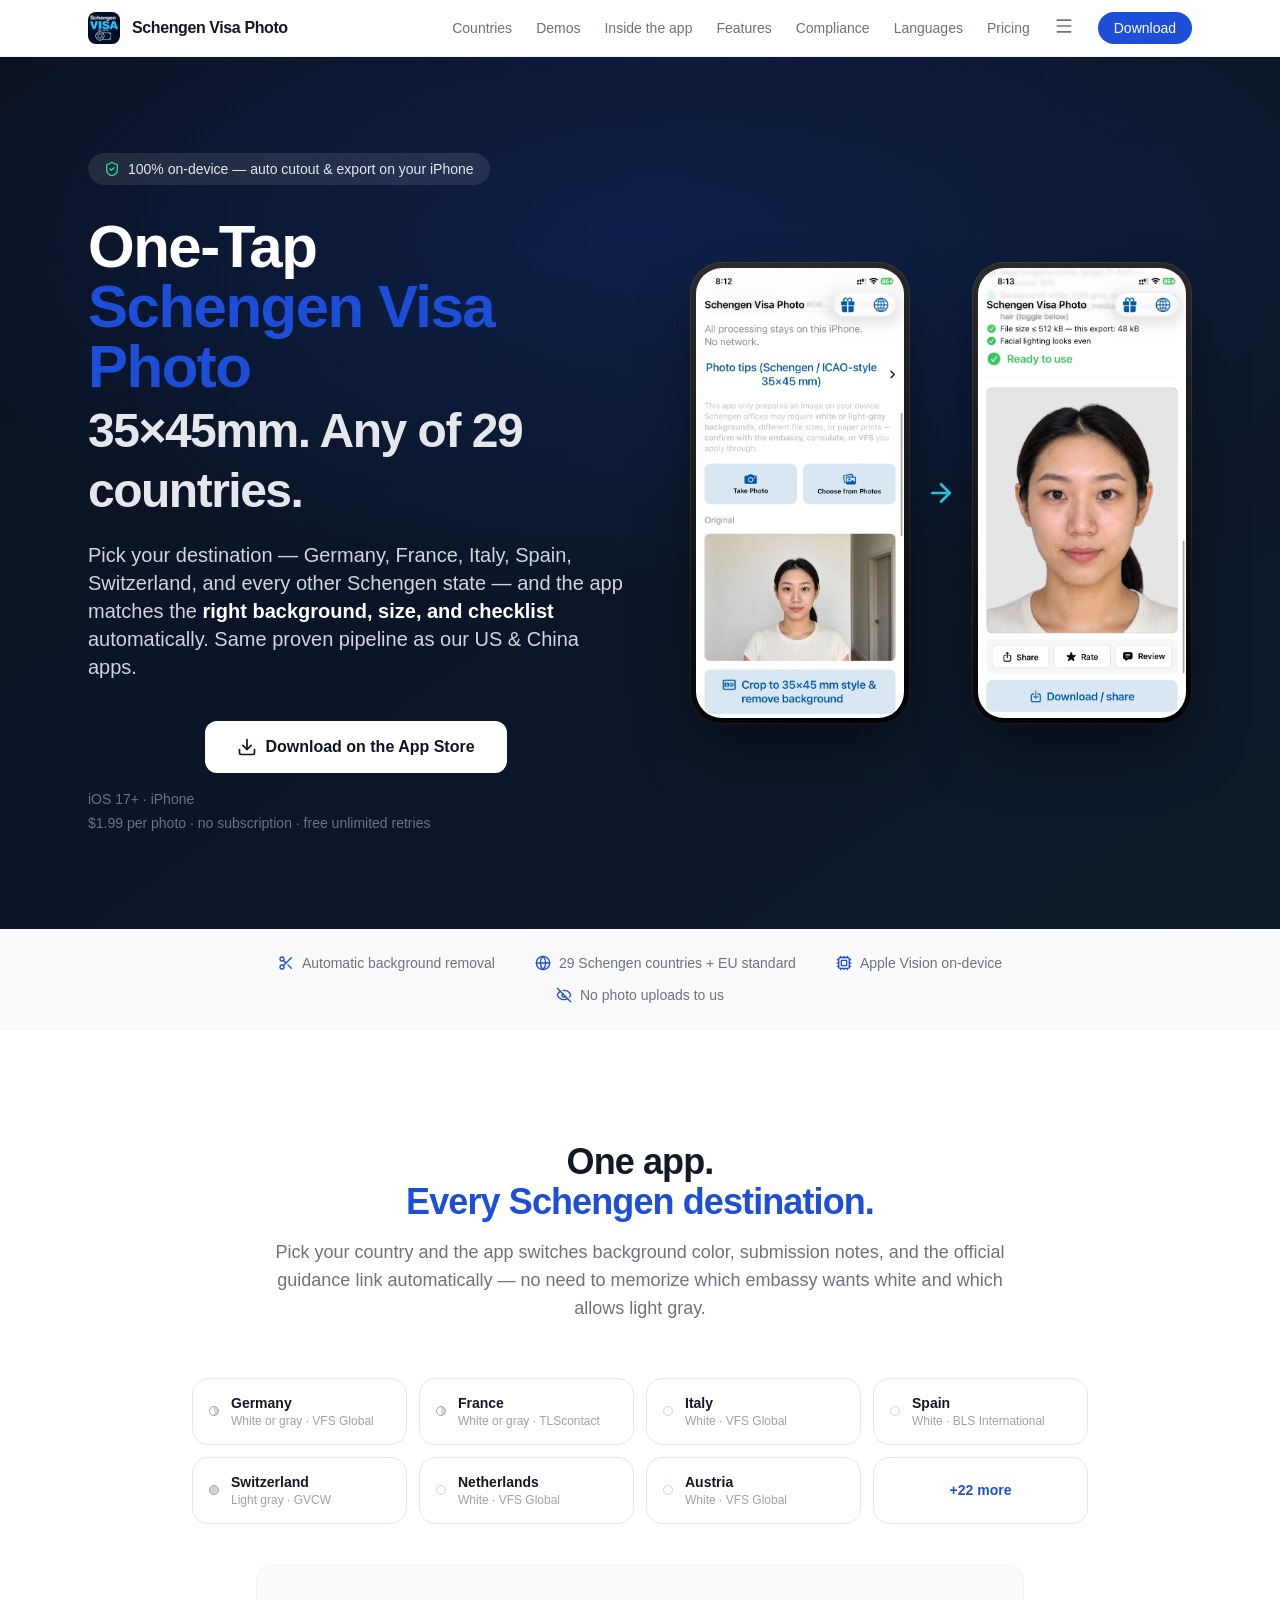
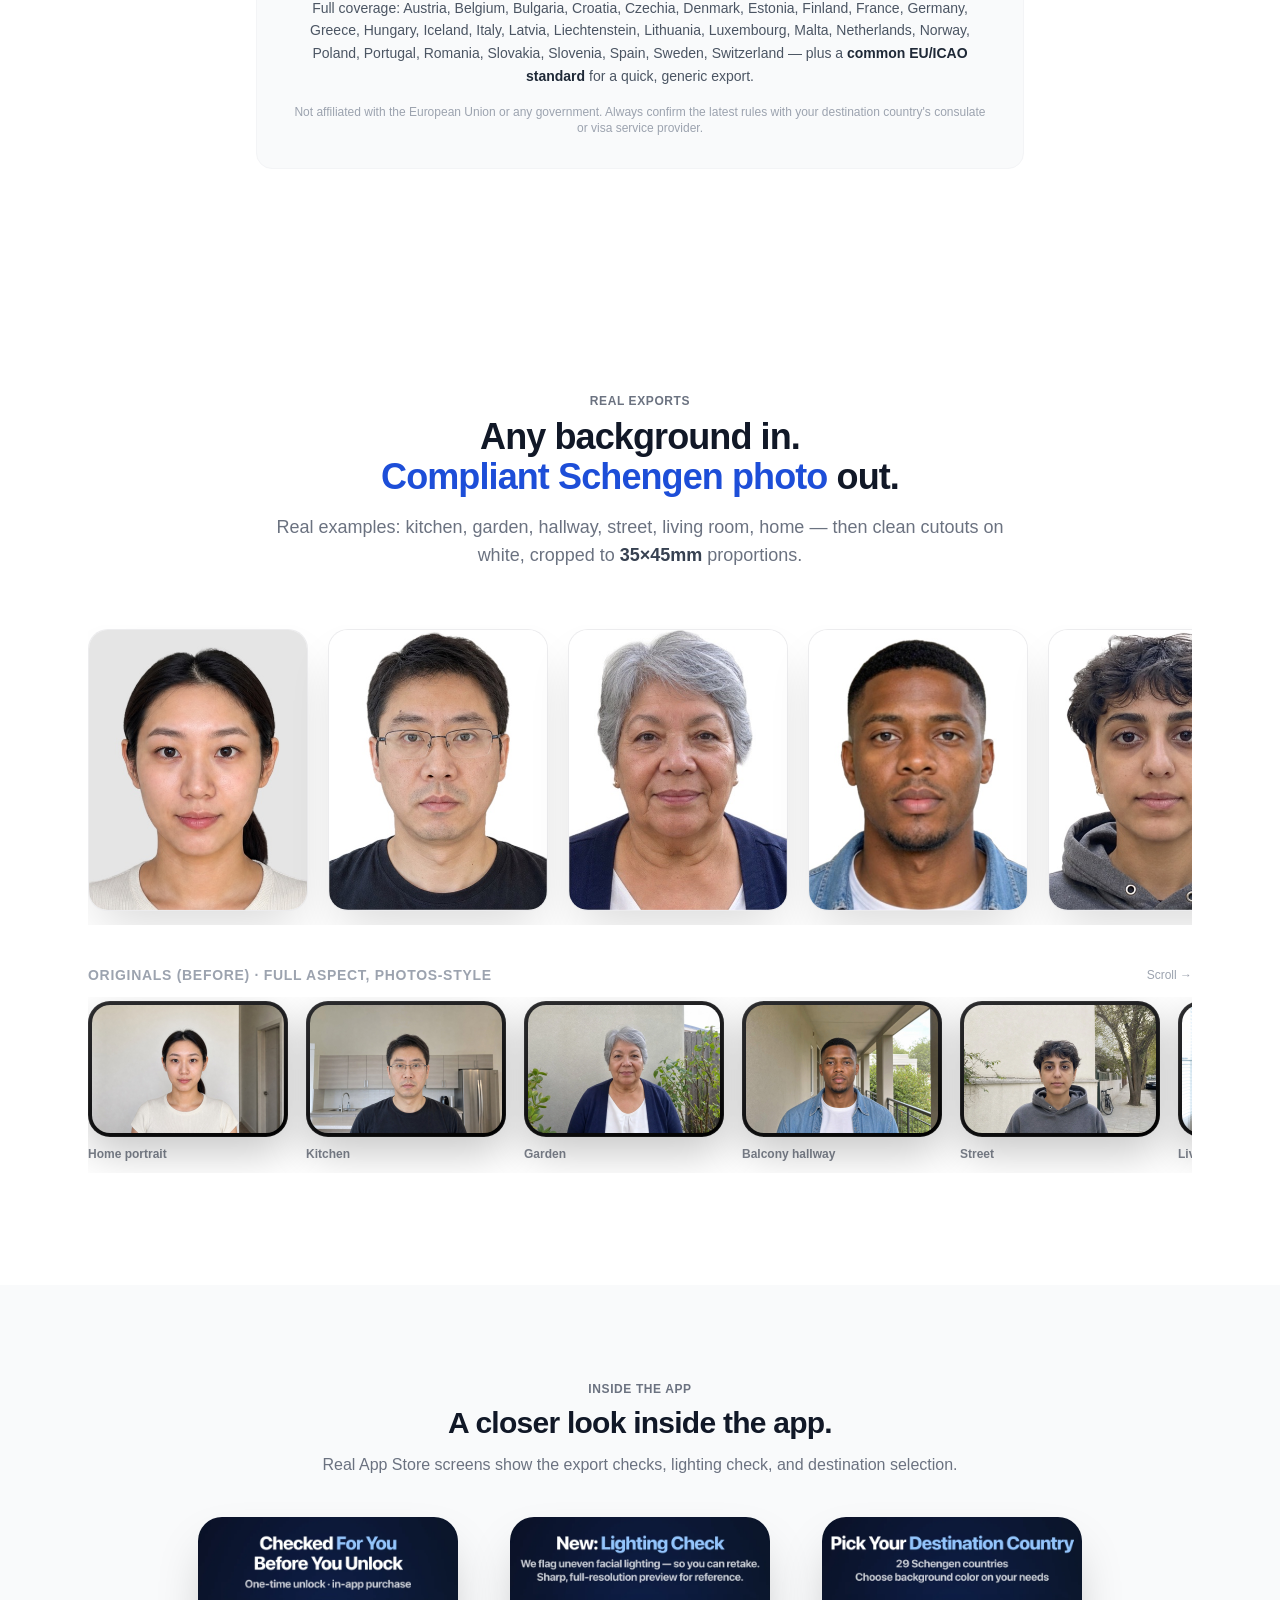
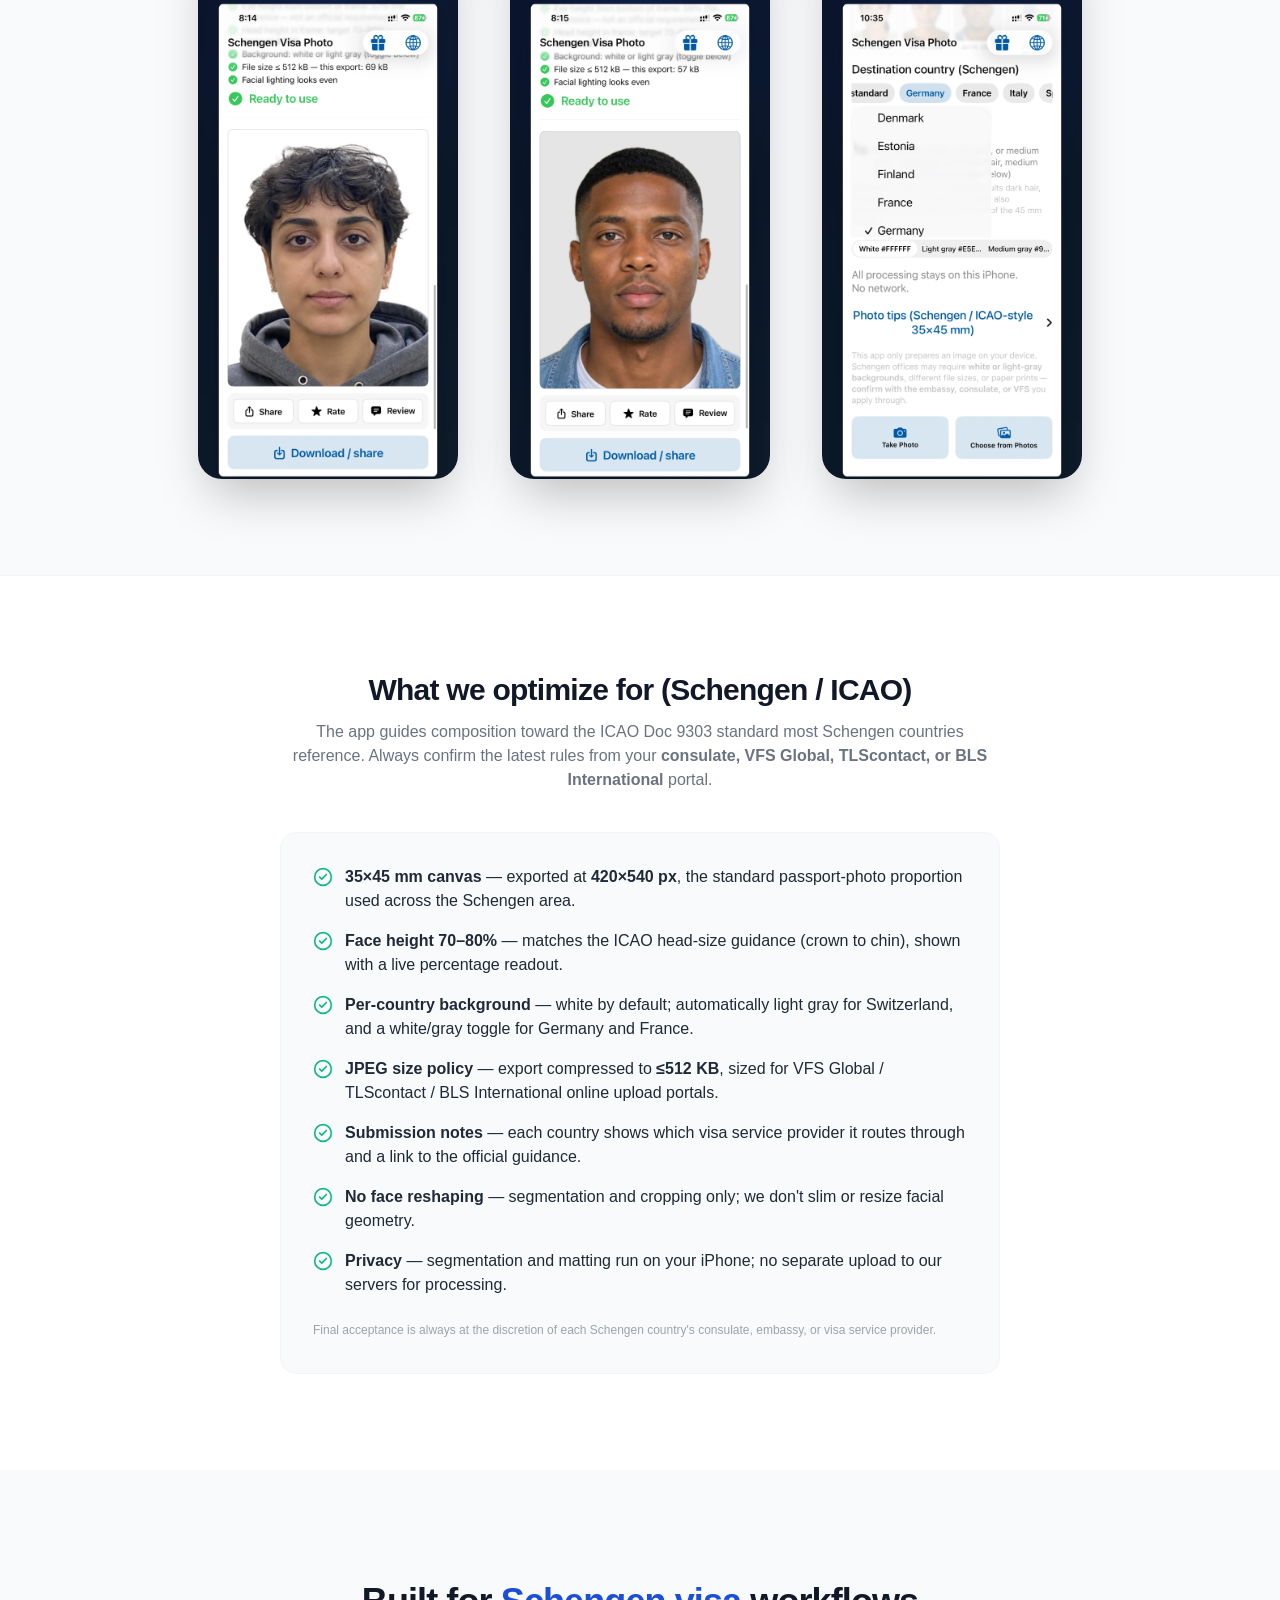
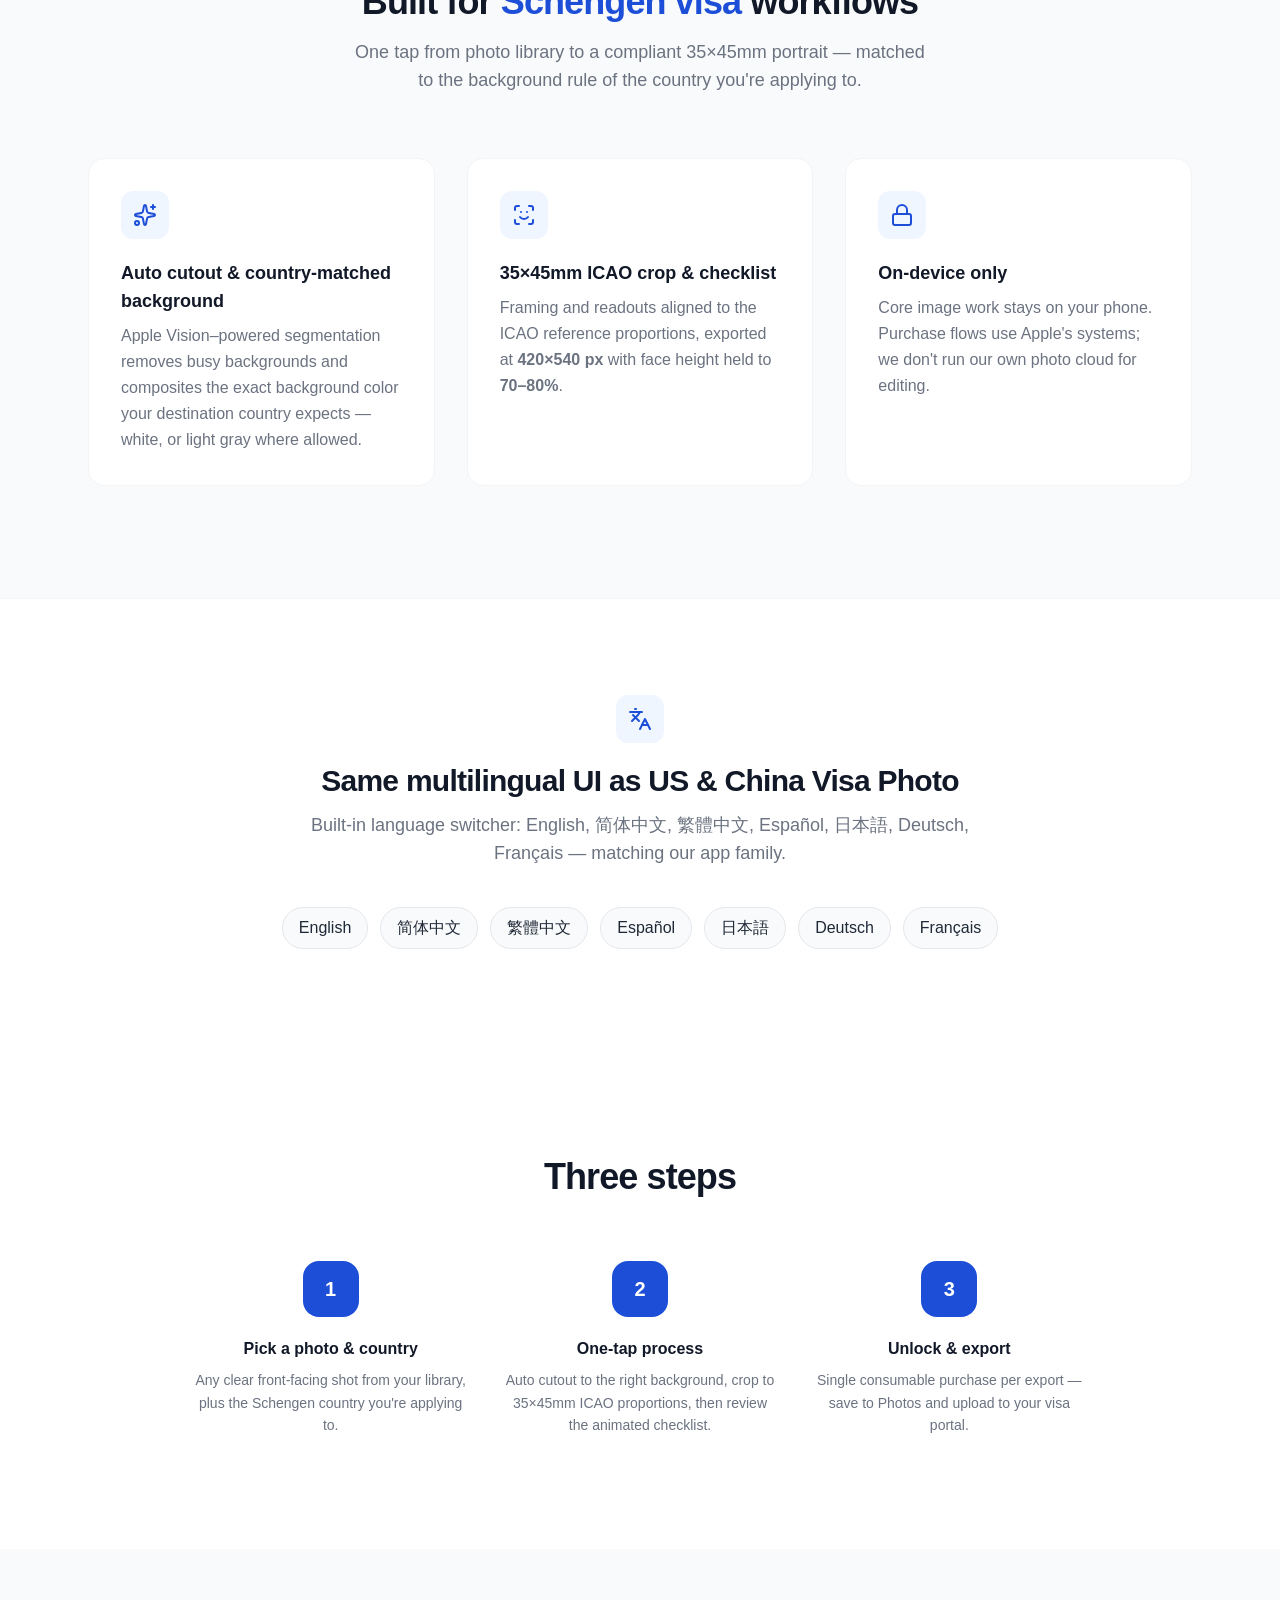
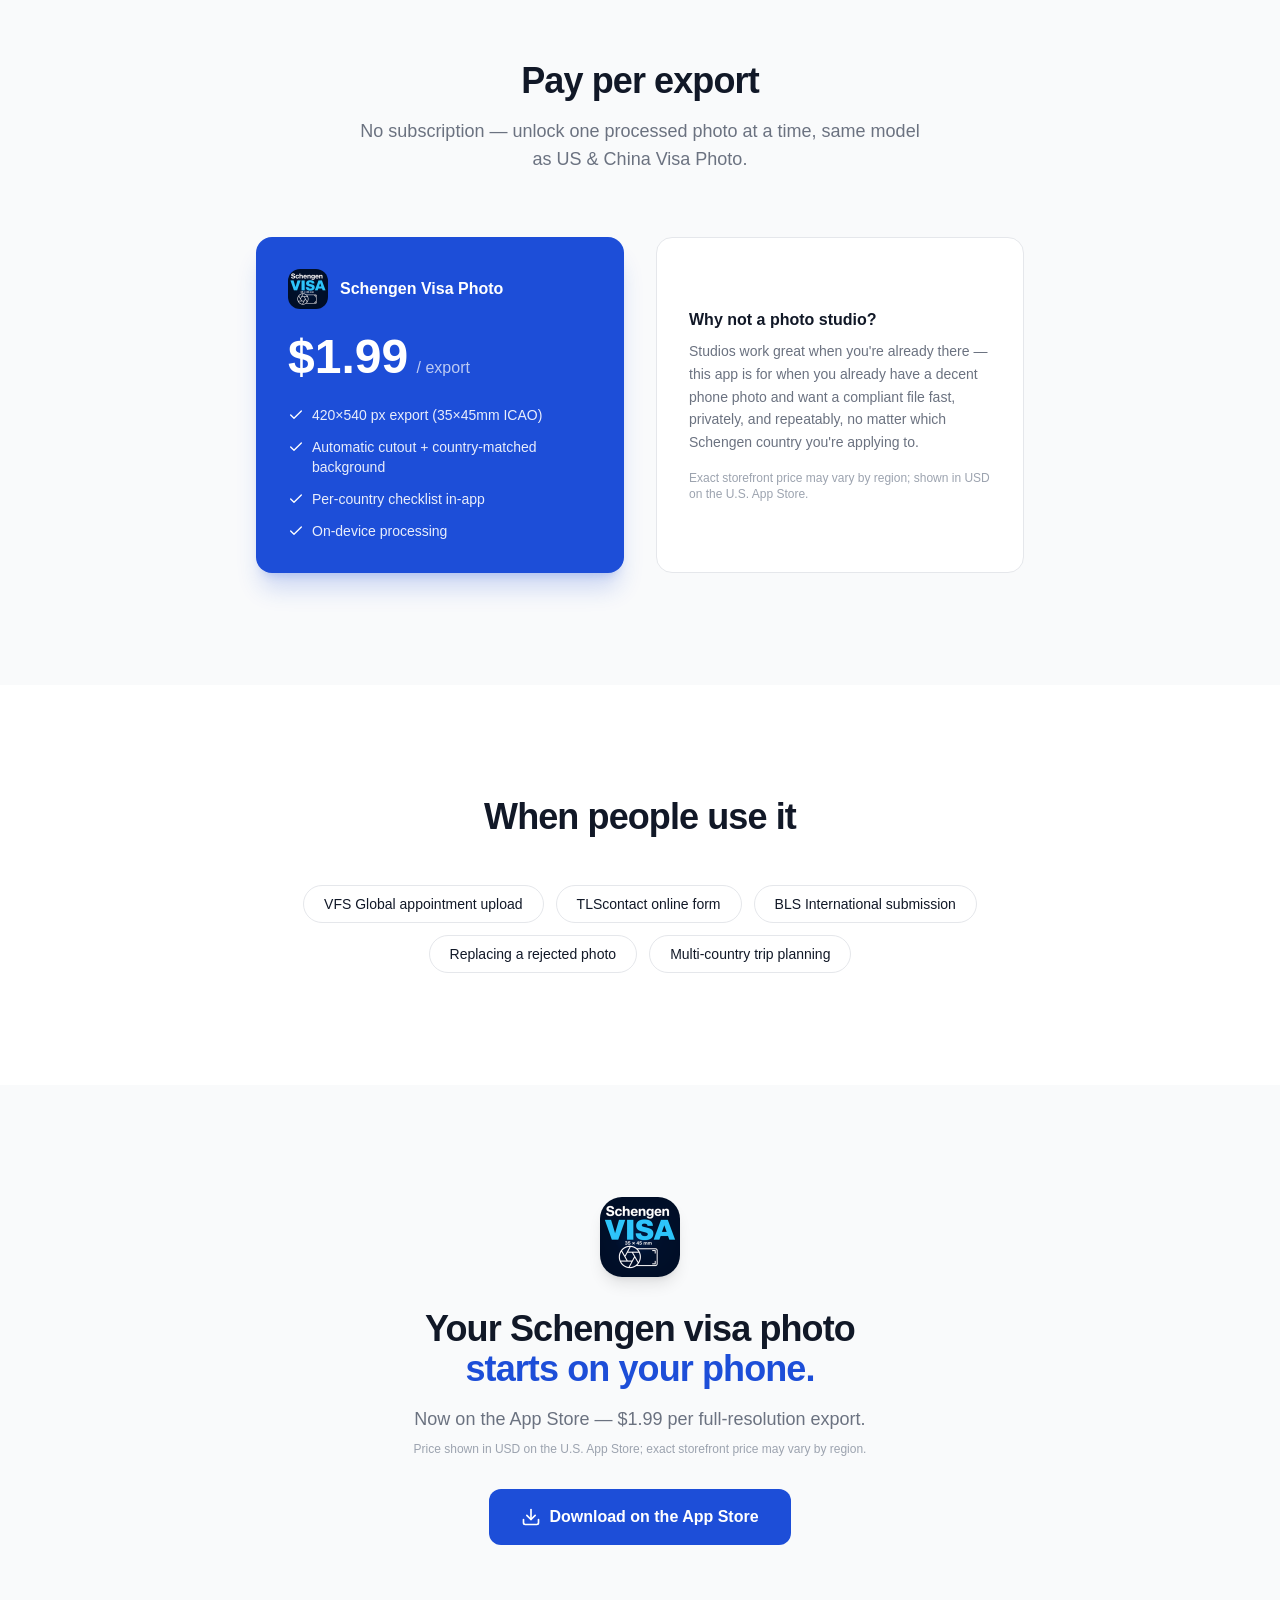
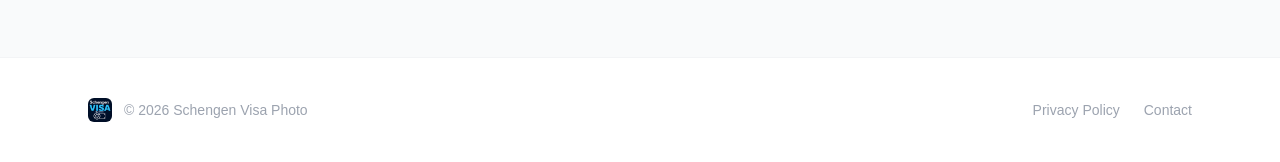
==== commit 9b2413b2: "Restore missing homepage images; serve privacy page CSS and icons statically - Add the five homepage" ====
--- a/index.html
+++ b/index.html
@@ -411,7 +411,7 @@
             <div class="mt-10 max-w-6xl mx-auto">
                 <div class="flex items-center justify-between gap-4 mb-3"><p class="text-sm font-semibold text-gray-400 uppercase tracking-wider">Originals (before) · full aspect, Photos-style</p><p class="text-xs text-gray-400 hidden sm:block">Scroll &rarr;</p></div>
                 <div class="demo-film" aria-label="Original photo strip">
-                    <div class="demo-film-item--original"><div class="demo-film-original-wrap"><img src="demos/young-woman-original.jpg" alt="Young woman with a ponytail before processing" class="demo-film-thumb-original" decoding="async" loading="lazy"></div><div class="demo-film-label">Home portrait</div></div>
+                    <div class="demo-film-item--original"><div class="demo-film-original-wrap"><img src="demos/young-woman-original.jpg" alt="Young woman with a ponytail before processing" class="demo-film-thumb-original" decoding="async" loading="lazy" width="1536" height="1024"></div><div class="demo-film-label">Home portrait</div></div>
                     <div class="demo-film-item--original"><div class="demo-film-original-wrap"><img src="demos/demo-02-original.jpg" alt="Original 2" class="demo-film-thumb-original" decoding="async" width="1536" height="1024" loading="lazy"></div><div class="demo-film-label">Kitchen</div></div>
                     <div class="demo-film-item--original"><div class="demo-film-original-wrap"><img src="demos/demo-03-original.webp" alt="Original 3" class="demo-film-thumb-original" decoding="async" width="1536" height="1024" loading="lazy"></div><div class="demo-film-label">Garden</div></div>
                     <div class="demo-film-item--original"><div class="demo-film-original-wrap"><img src="demos/demo-04-original.jpg" alt="Original 4" class="demo-film-thumb-original" decoding="async" width="1536" height="1024" loading="lazy"></div><div class="demo-film-label">Balcony hallway</div></div>
@@ -428,9 +428,9 @@
             <h2 class="text-2xl md:text-3xl font-bold tracking-tight text-gray-900 mb-3">A closer look inside the app.</h2>
             <p class="text-gray-500 text-sm md:text-base max-w-2xl mx-auto mb-10">Real App Store screens show the export checks, lighting check, and destination selection.</p>
             <div class="grid grid-cols-1 sm:grid-cols-3 gap-8 md:gap-10 justify-items-center max-w-4xl mx-auto">
-                <img src="appstore/inside-app-checklist.png" alt="Schengen Visa Photo App Store screen showing the export checklist before unlock" class="rounded-[1.5rem] shadow-2xl w-full max-w-[260px] h-auto" width="1284" height="2778" loading="lazy" decoding="async">
-                <img src="appstore/inside-app-lighting.png" alt="Schengen Visa Photo App Store screen showing the lighting check before export" class="rounded-[1.5rem] shadow-2xl w-full max-w-[260px] h-auto" width="1284" height="2778" loading="lazy" decoding="async">
-                <img src="appstore/inside-app-destination.png" alt="Schengen Visa Photo App Store screen showing destination country selection" class="rounded-[1.5rem] shadow-2xl w-full max-w-[260px] h-auto" width="1284" height="2778" loading="lazy" decoding="async">
+                <img src="appstore/inside-app-checklist.webp" alt="Schengen Visa Photo App Store screen showing the export checklist before unlock" class="rounded-[1.5rem] shadow-2xl w-full max-w-[260px] h-auto" width="1284" height="2778" loading="lazy" decoding="async">
+                <img src="appstore/inside-app-lighting.webp" alt="Schengen Visa Photo App Store screen showing the lighting check before export" class="rounded-[1.5rem] shadow-2xl w-full max-w-[260px] h-auto" width="1284" height="2778" loading="lazy" decoding="async">
+                <img src="appstore/inside-app-destination.webp" alt="Schengen Visa Photo App Store screen showing destination country selection" class="rounded-[1.5rem] shadow-2xl w-full max-w-[260px] h-auto" width="1284" height="2778" loading="lazy" decoding="async">
             </div>
         </div>
     </section>
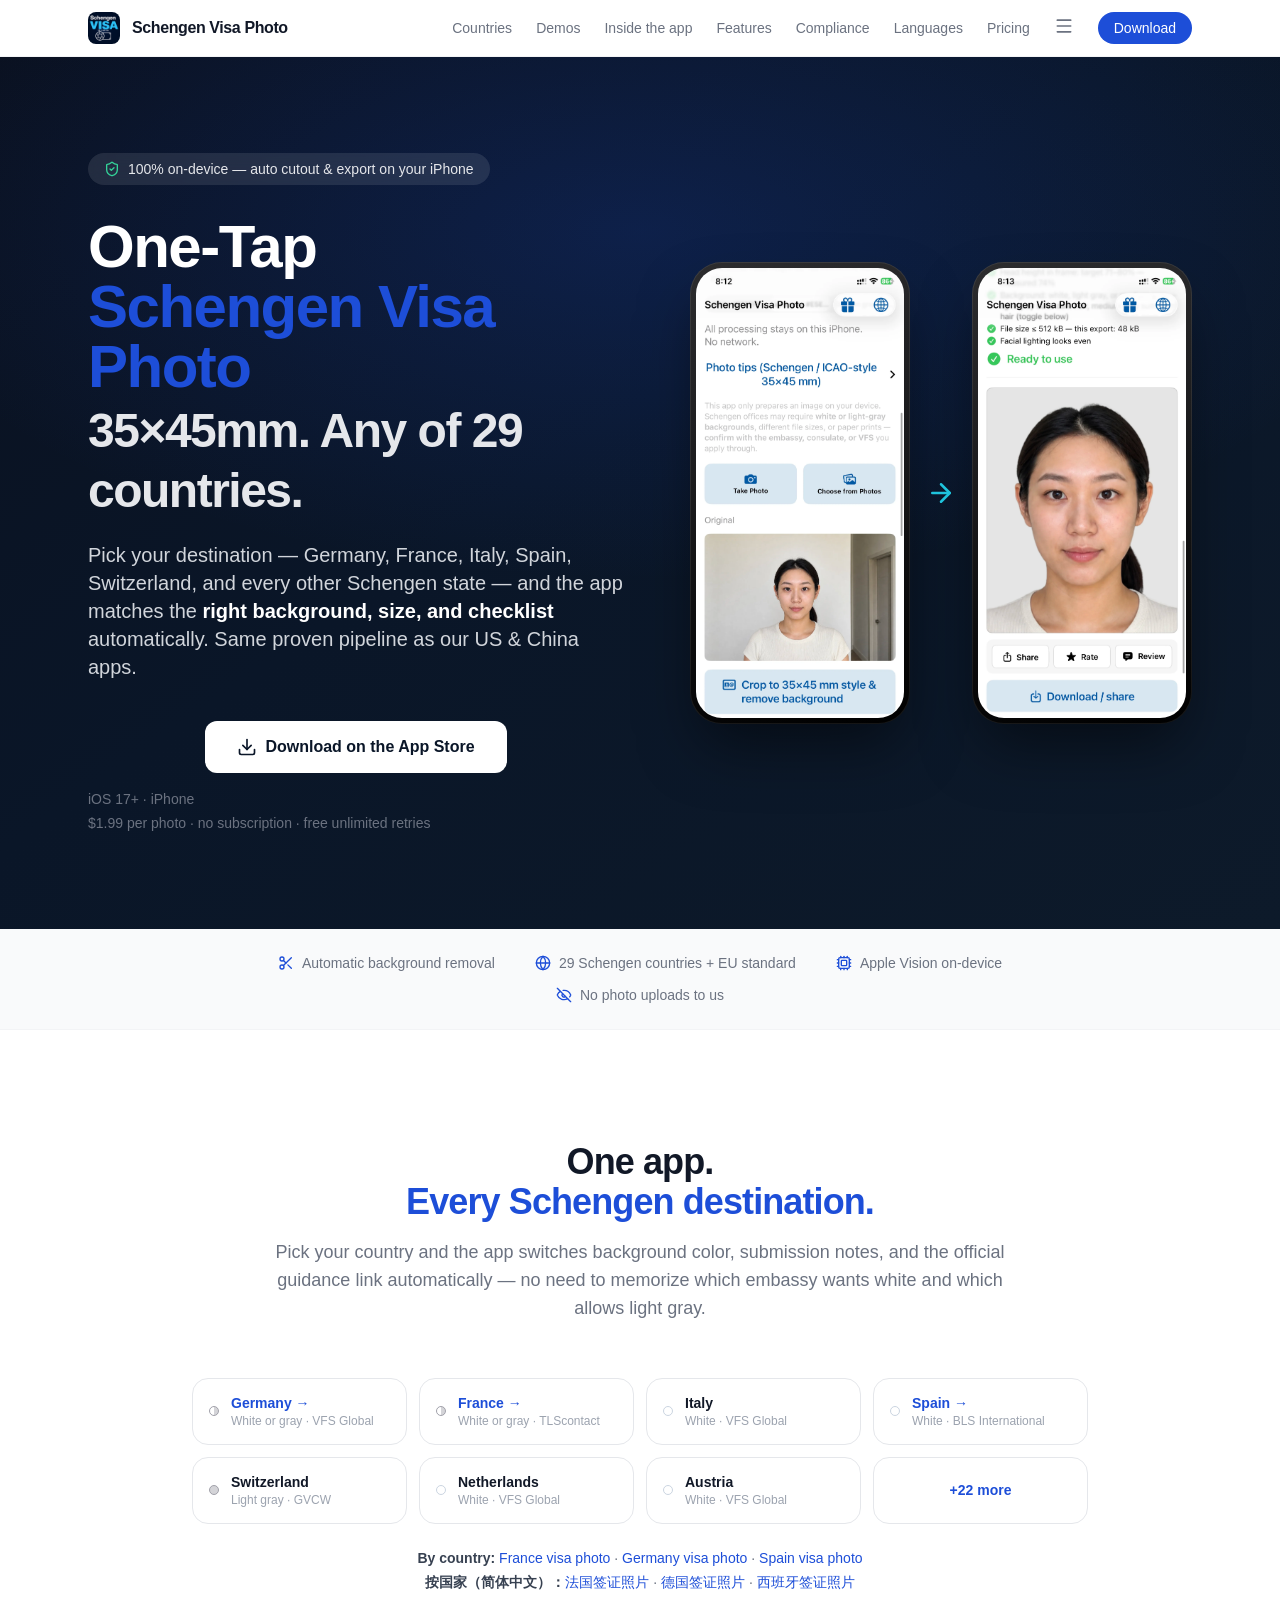
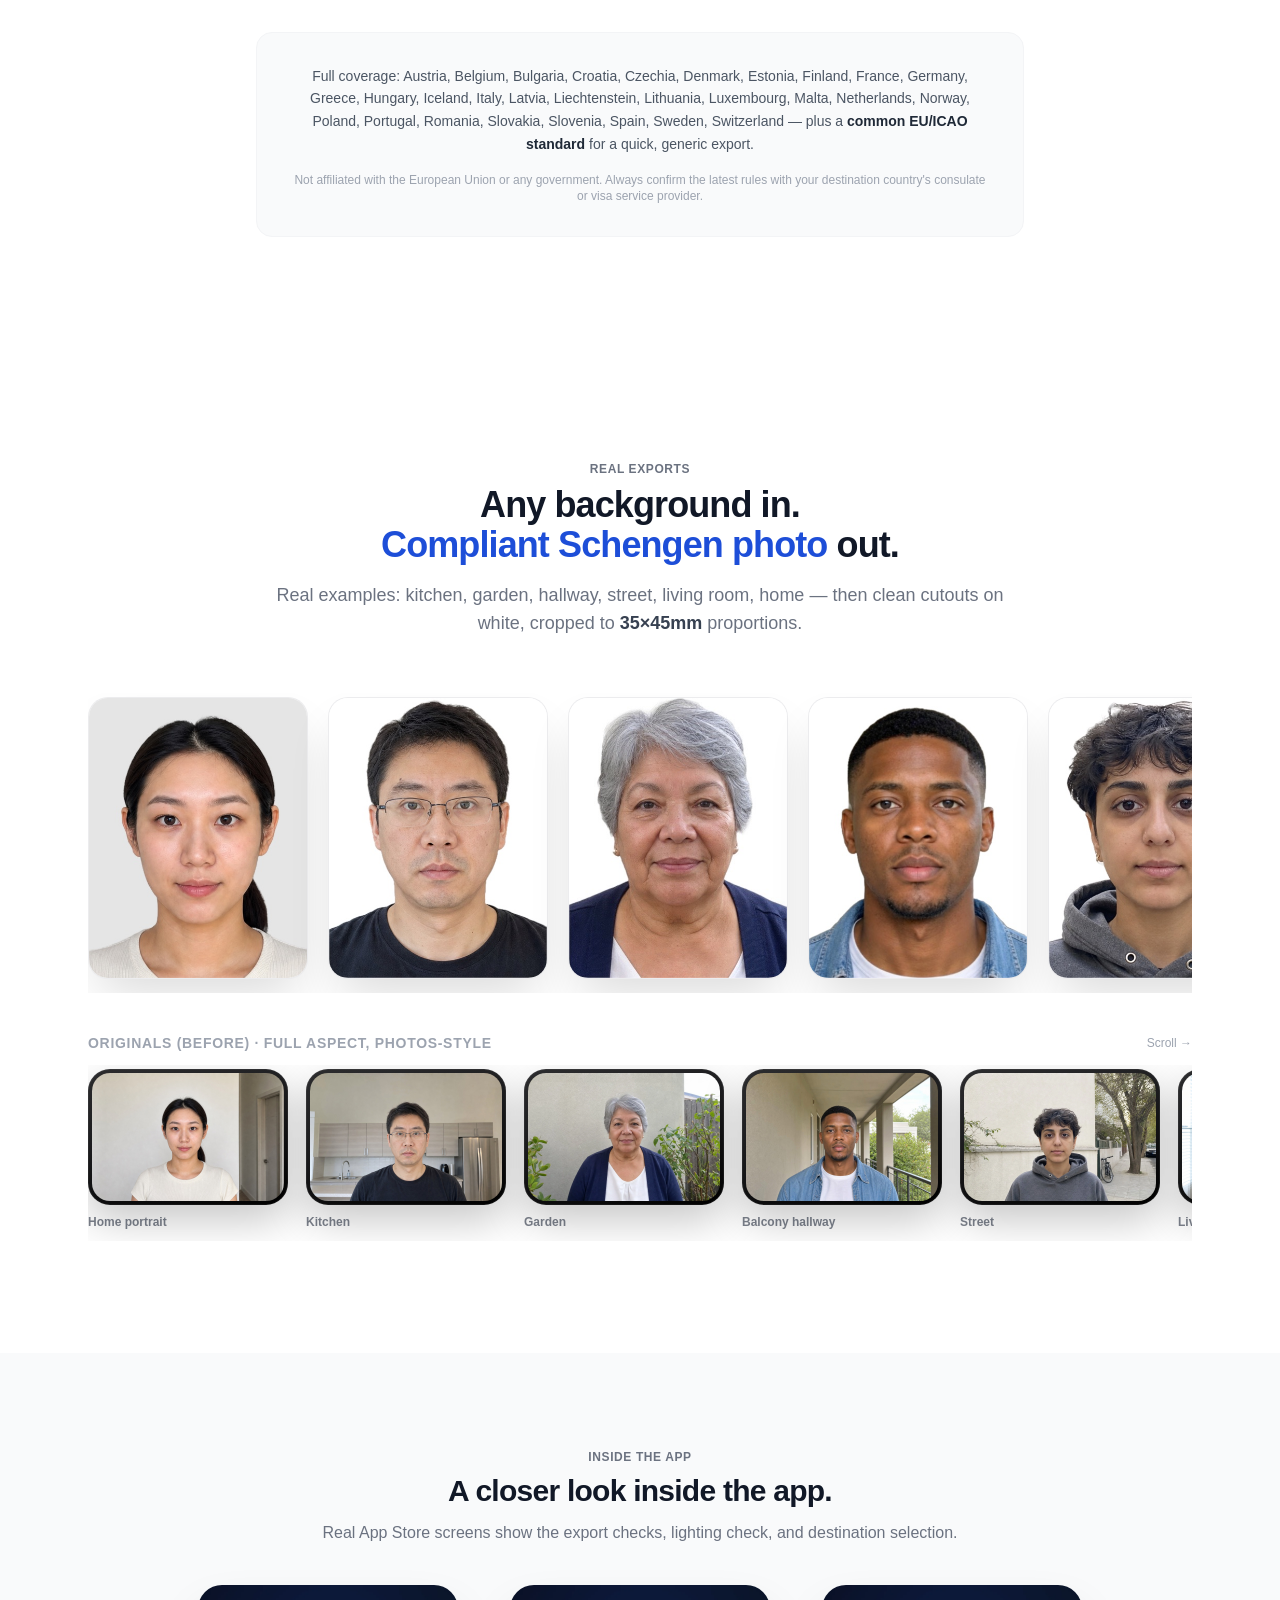
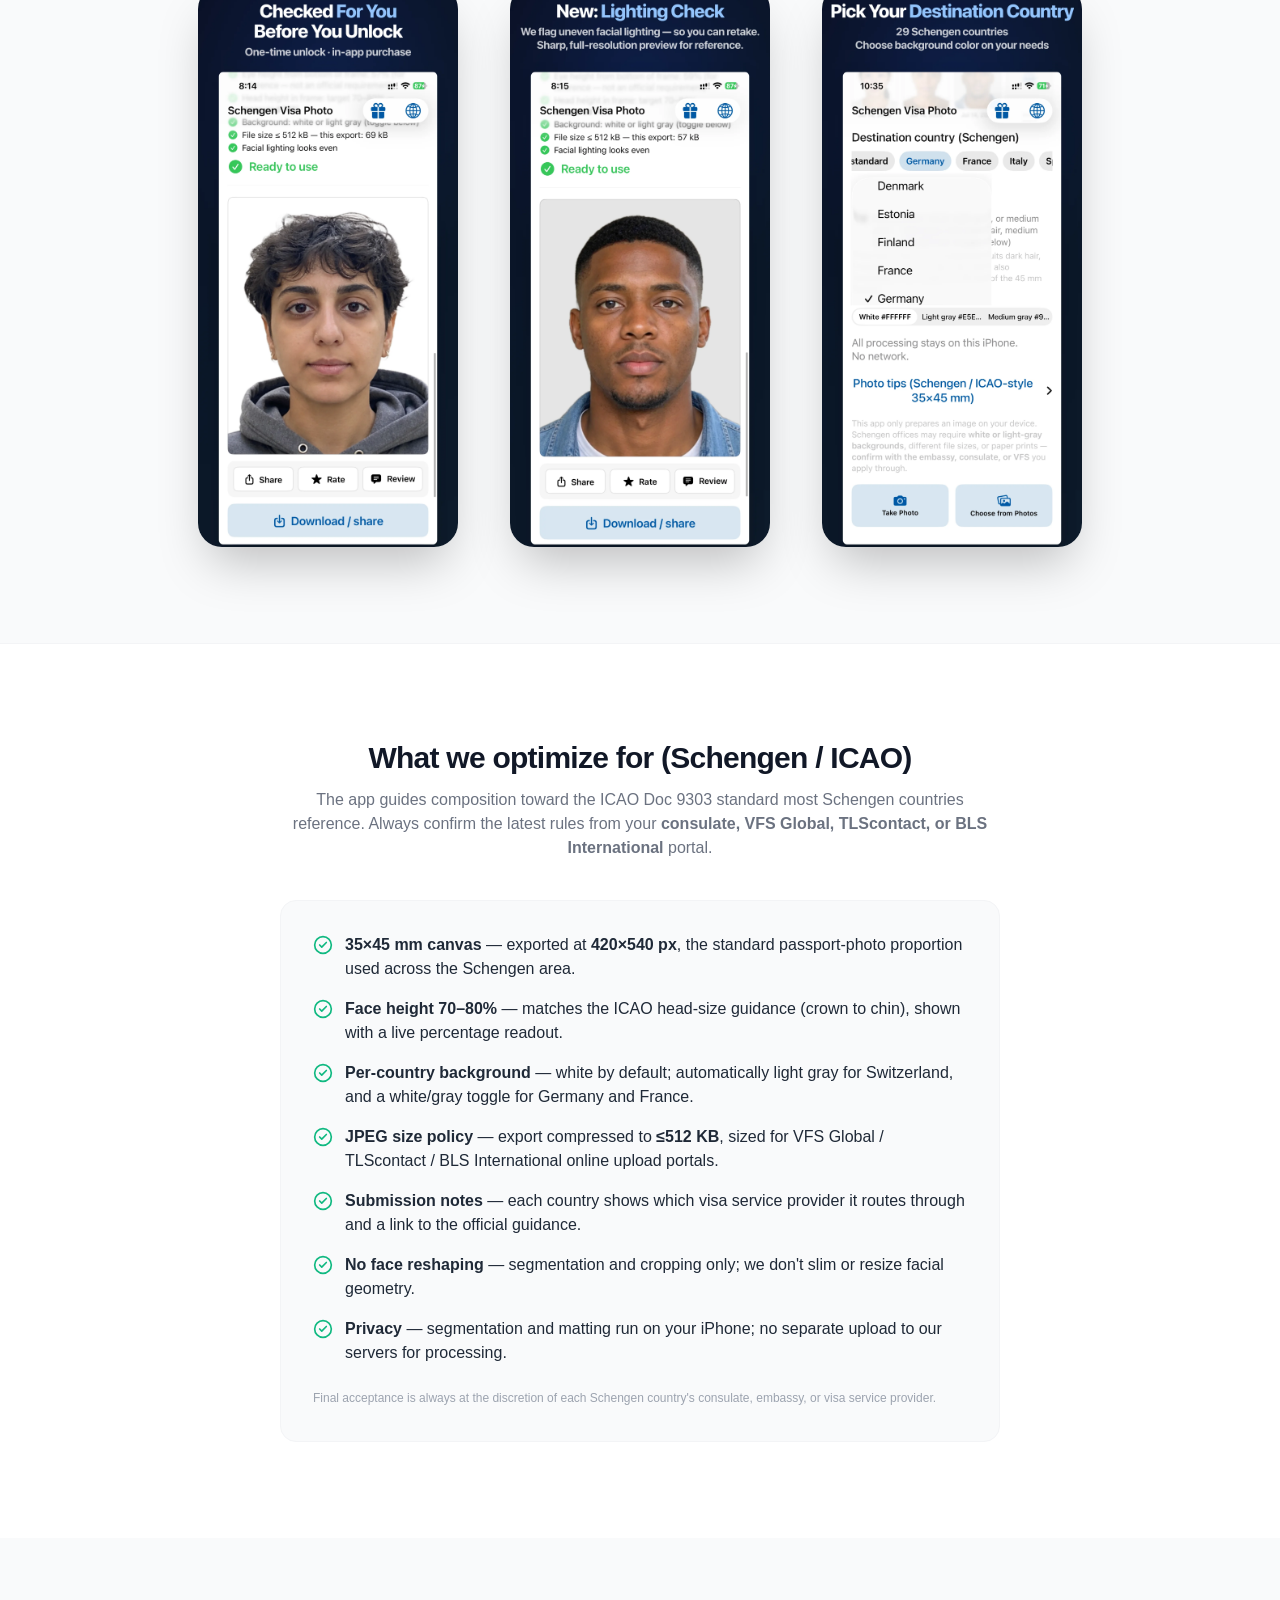
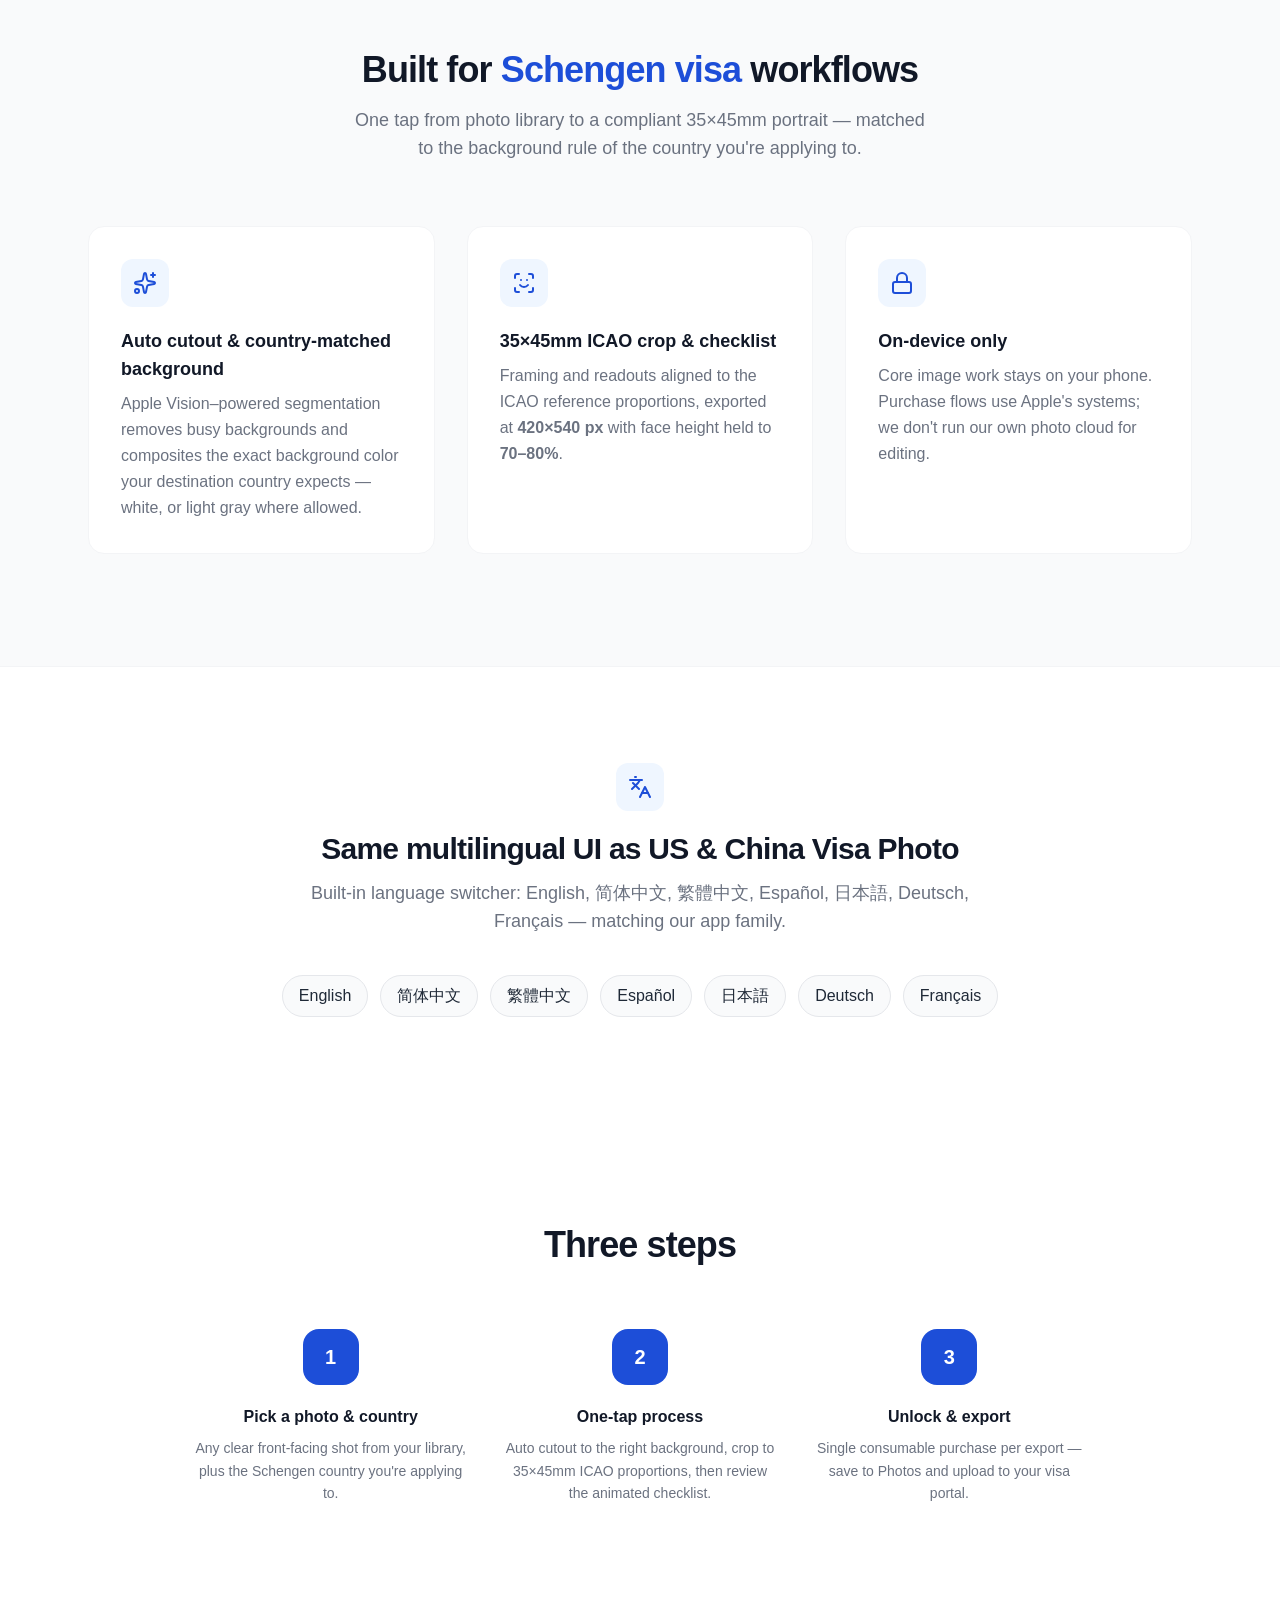
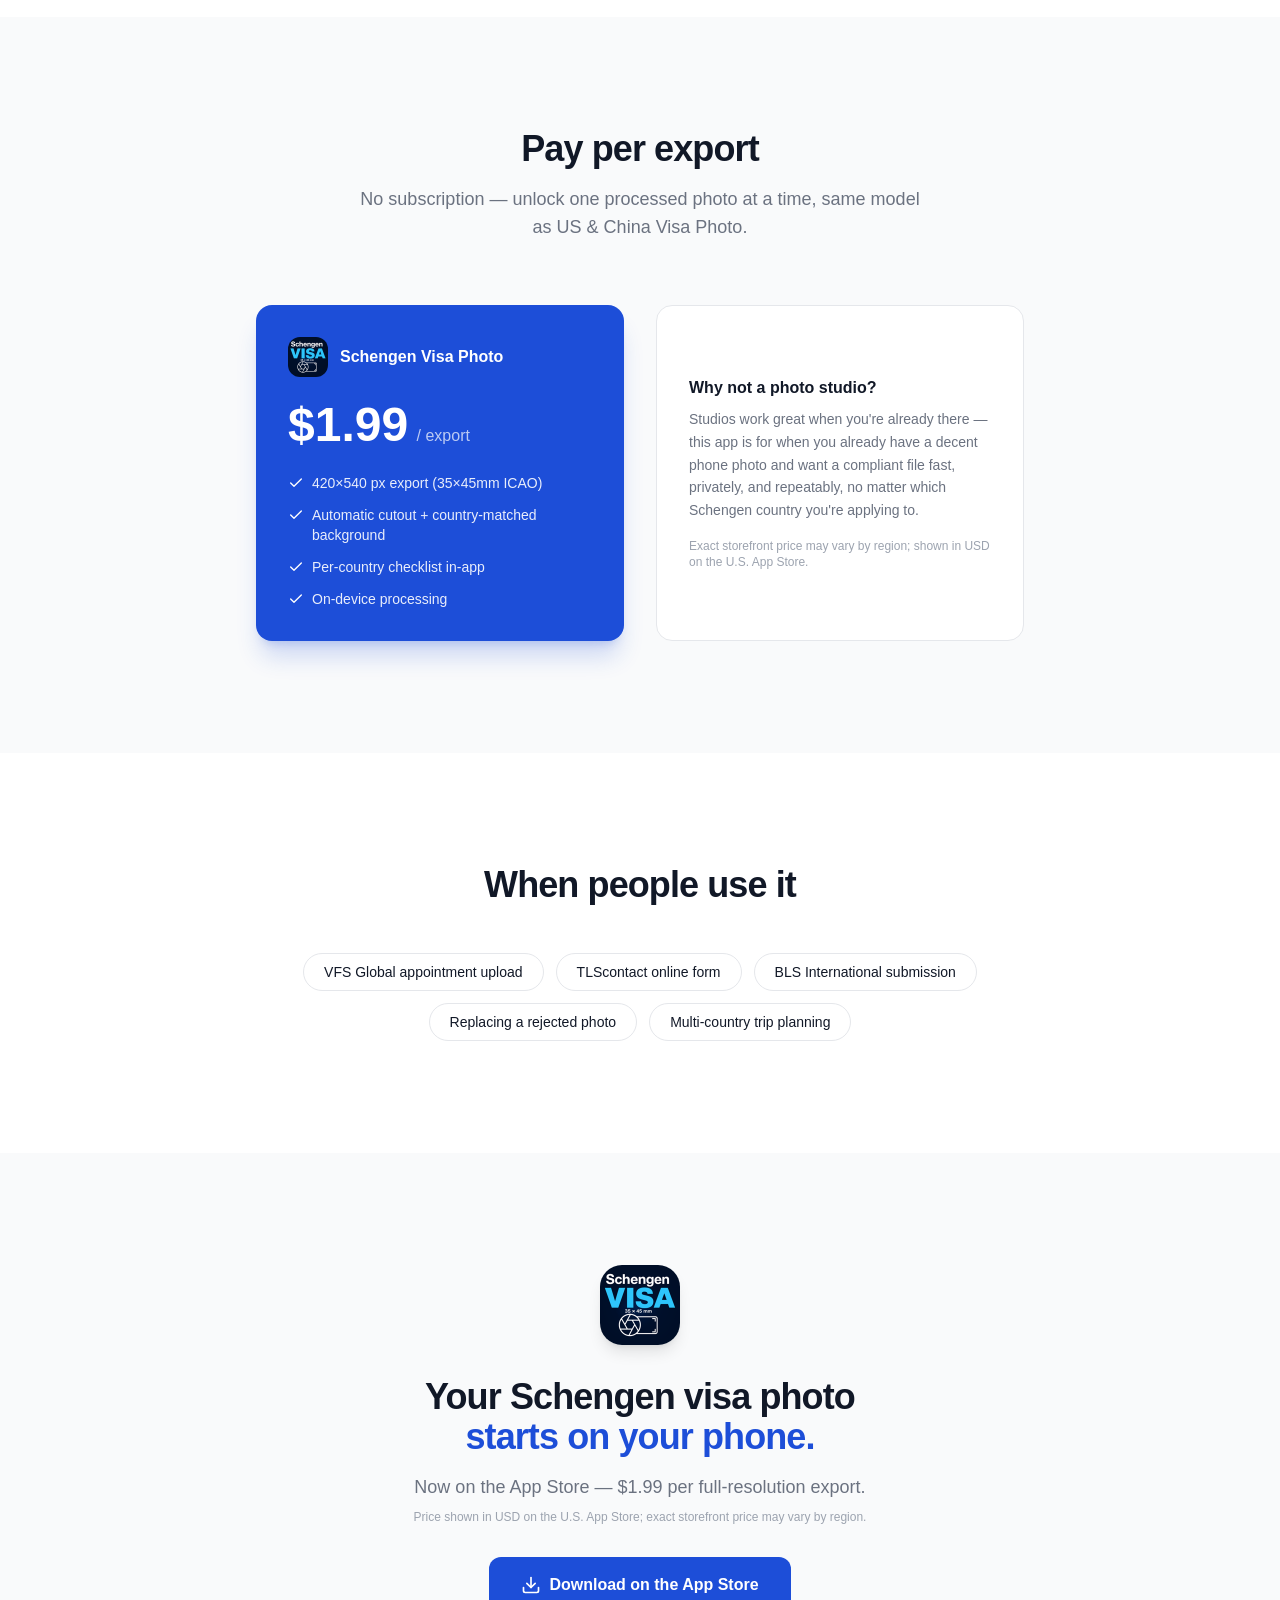
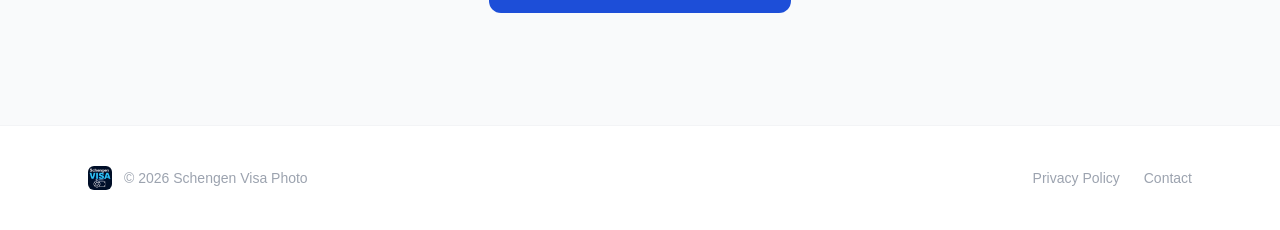
==== commit 943761f7: "Add France, Germany and Spain visa photo pages (en + zh-Hans) Six static country landing pages with " ====
--- a/index.html
+++ b/index.html
@@ -348,23 +348,23 @@
                 <p class="text-gray-500 text-lg max-w-3xl mx-auto">Pick your country and the app switches background color, submission notes, and the official guidance link automatically — no need to memorize which embassy wants white and which allows light gray.</p>
             </div>
 
-            <div class="grid grid-cols-2 sm:grid-cols-3 md:grid-cols-4 gap-3 max-w-4xl mx-auto mb-10">
-                <div class="country-card flex items-center gap-3">
+            <div class="grid grid-cols-2 sm:grid-cols-3 md:grid-cols-4 gap-3 max-w-4xl mx-auto mb-6">
+                <a href="/germany-visa-photo/" class="country-card card-hover flex items-center gap-3">
                     <span class="bg-dot bg-dot--dual"></span>
-                    <div><p class="font-semibold text-sm">Germany</p><p class="text-xs text-gray-400">White or gray · VFS Global</p></div>
-                </div>
-                <div class="country-card flex items-center gap-3">
+                    <div><p class="font-semibold text-sm text-brand">Germany &rarr;</p><p class="text-xs text-gray-400">White or gray · VFS Global</p></div>
+                </a>
+                <a href="/france-visa-photo/" class="country-card card-hover flex items-center gap-3">
                     <span class="bg-dot bg-dot--dual"></span>
-                    <div><p class="font-semibold text-sm">France</p><p class="text-xs text-gray-400">White or gray · TLScontact</p></div>
-                </div>
+                    <div><p class="font-semibold text-sm text-brand">France &rarr;</p><p class="text-xs text-gray-400">White or gray · TLScontact</p></div>
+                </a>
                 <div class="country-card flex items-center gap-3">
                     <span class="bg-dot bg-dot--white"></span>
                     <div><p class="font-semibold text-sm">Italy</p><p class="text-xs text-gray-400">White · VFS Global</p></div>
                 </div>
-                <div class="country-card flex items-center gap-3">
+                <a href="/spain-visa-photo/" class="country-card card-hover flex items-center gap-3">
                     <span class="bg-dot bg-dot--white"></span>
-                    <div><p class="font-semibold text-sm">Spain</p><p class="text-xs text-gray-400">White · BLS International</p></div>
-                </div>
+                    <div><p class="font-semibold text-sm text-brand">Spain &rarr;</p><p class="text-xs text-gray-400">White · BLS International</p></div>
+                </a>
                 <div class="country-card flex items-center gap-3">
                     <span class="bg-dot bg-dot--gray"></span>
                     <div><p class="font-semibold text-sm">Switzerland</p><p class="text-xs text-gray-400">Light gray · GVCW</p></div>
@@ -380,6 +380,11 @@
                 <div class="country-card flex items-center gap-3 justify-center text-brand font-semibold text-sm">
                     +22 more
                 </div>
+            </div>
+
+            <div id="by-country" class="max-w-4xl mx-auto mb-10 text-center text-sm text-gray-500">
+                <p><span class="font-semibold text-gray-700">By country:</span> <a href="/france-visa-photo/" class="text-brand hover:text-brand-dark">France visa photo</a> &middot; <a href="/germany-visa-photo/" class="text-brand hover:text-brand-dark">Germany visa photo</a> &middot; <a href="/spain-visa-photo/" class="text-brand hover:text-brand-dark">Spain visa photo</a></p>
+                <p class="mt-1" lang="zh-Hans"><span class="font-semibold text-gray-700">按国家（简体中文）：</span><a href="/zh-hans/france-visa-photo/" class="text-brand hover:text-brand-dark">法国签证照片</a> &middot; <a href="/zh-hans/germany-visa-photo/" class="text-brand hover:text-brand-dark">德国签证照片</a> &middot; <a href="/zh-hans/spain-visa-photo/" class="text-brand hover:text-brand-dark">西班牙签证照片</a></p>
             </div>
 
             <div class="max-w-3xl mx-auto bg-gray-50 border border-gray-100 rounded-2xl p-6 md:p-8 text-center">
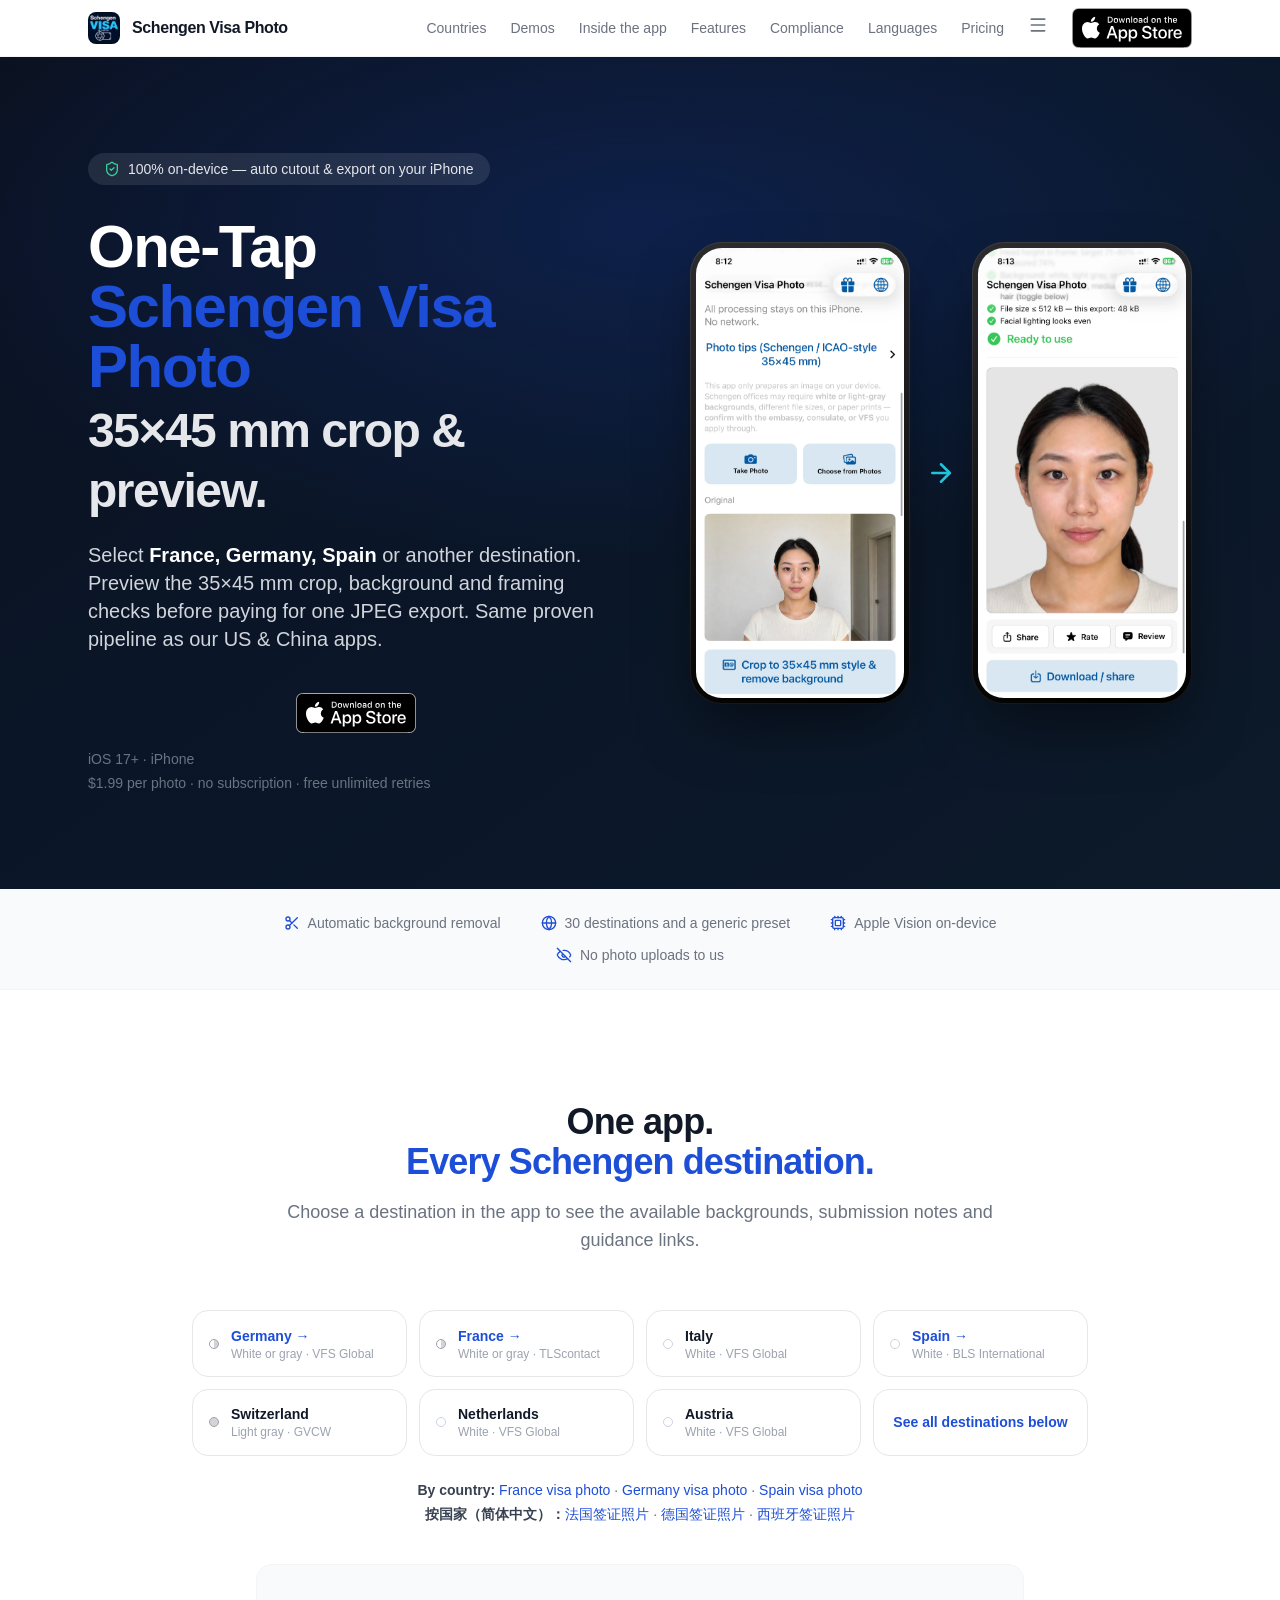
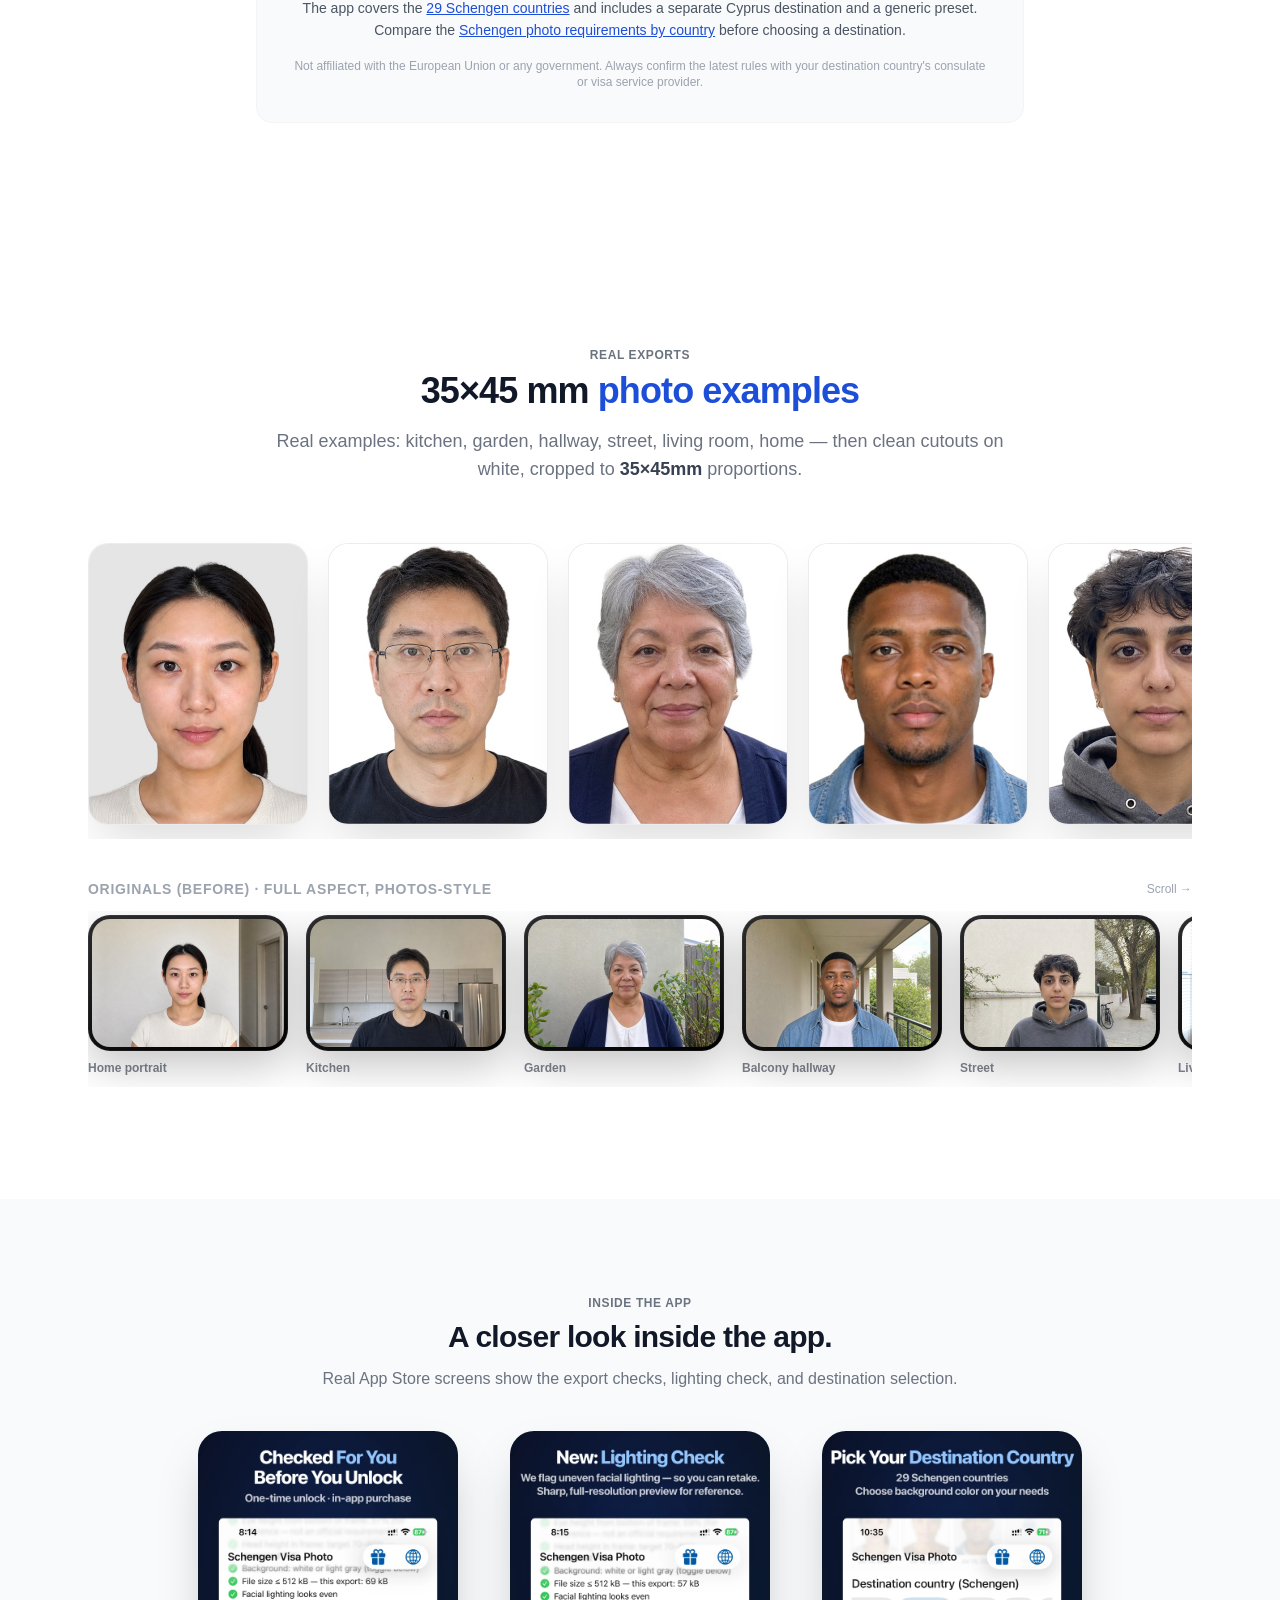
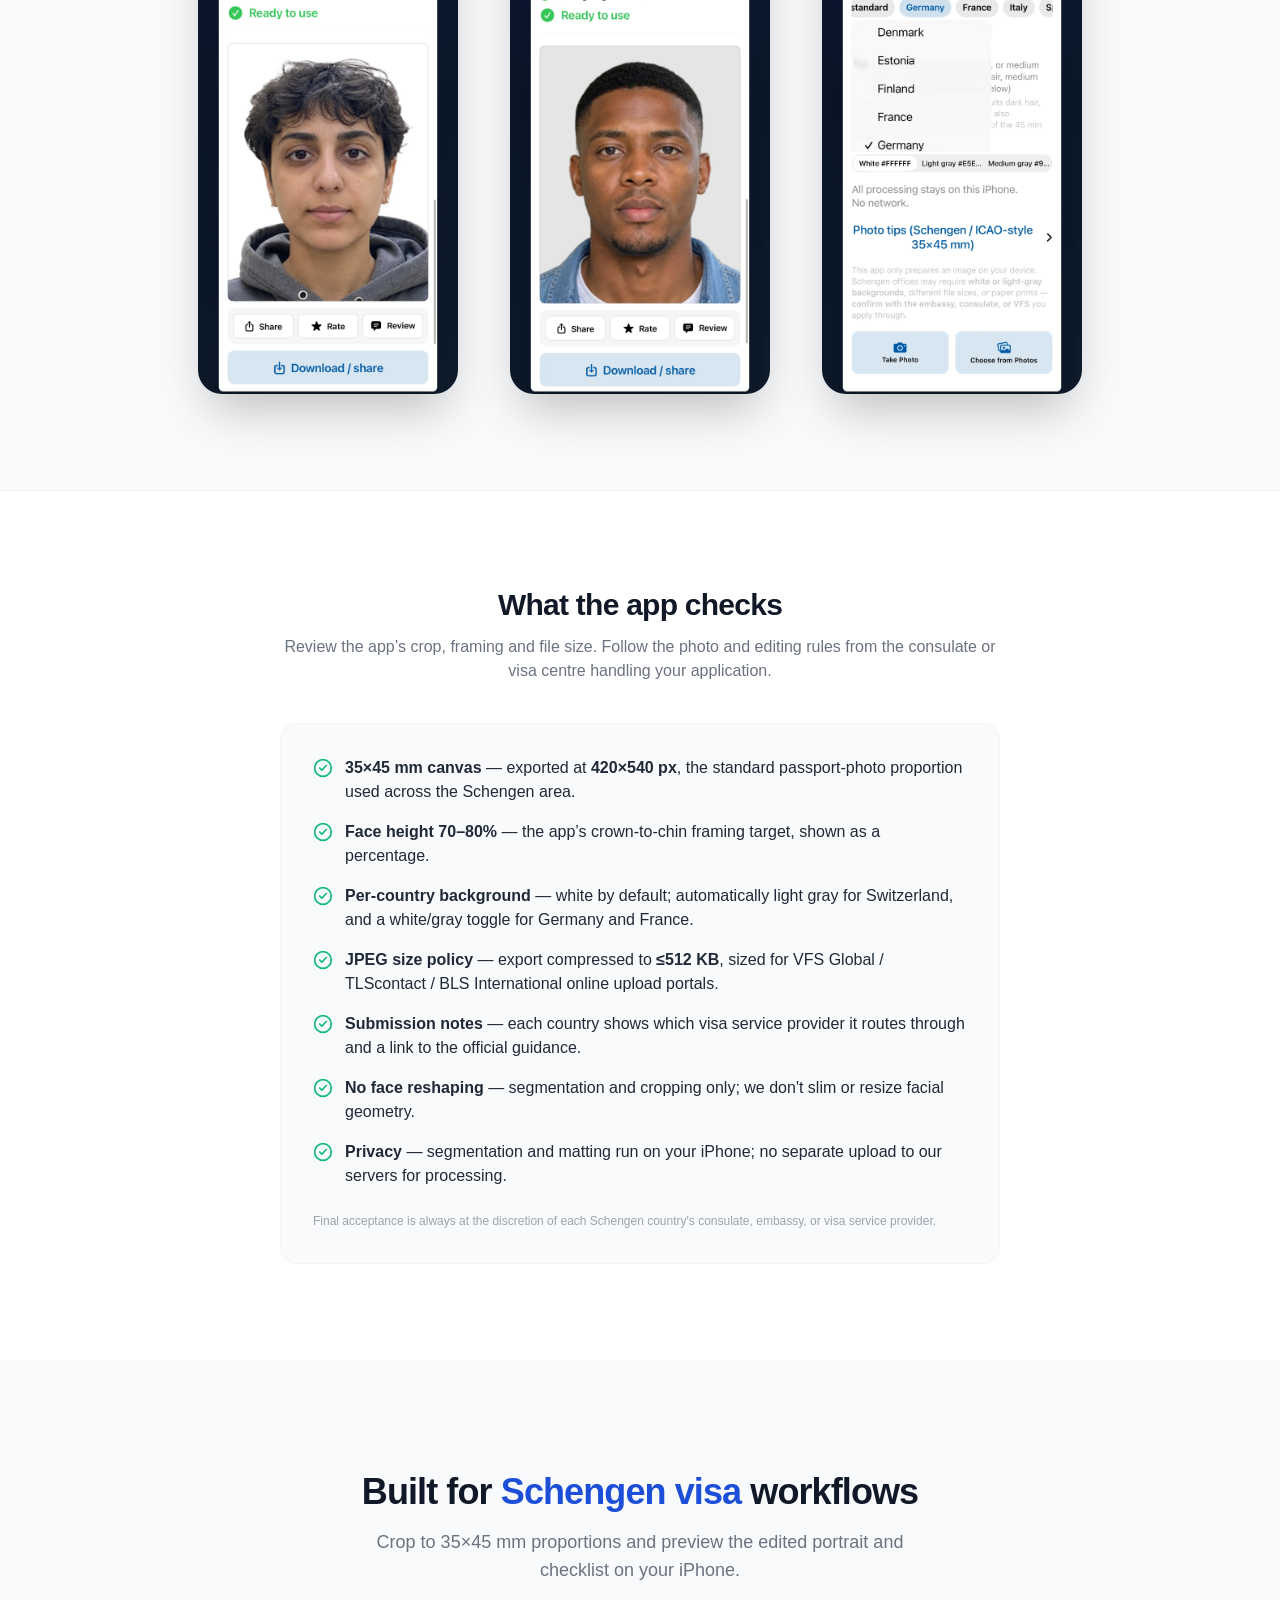
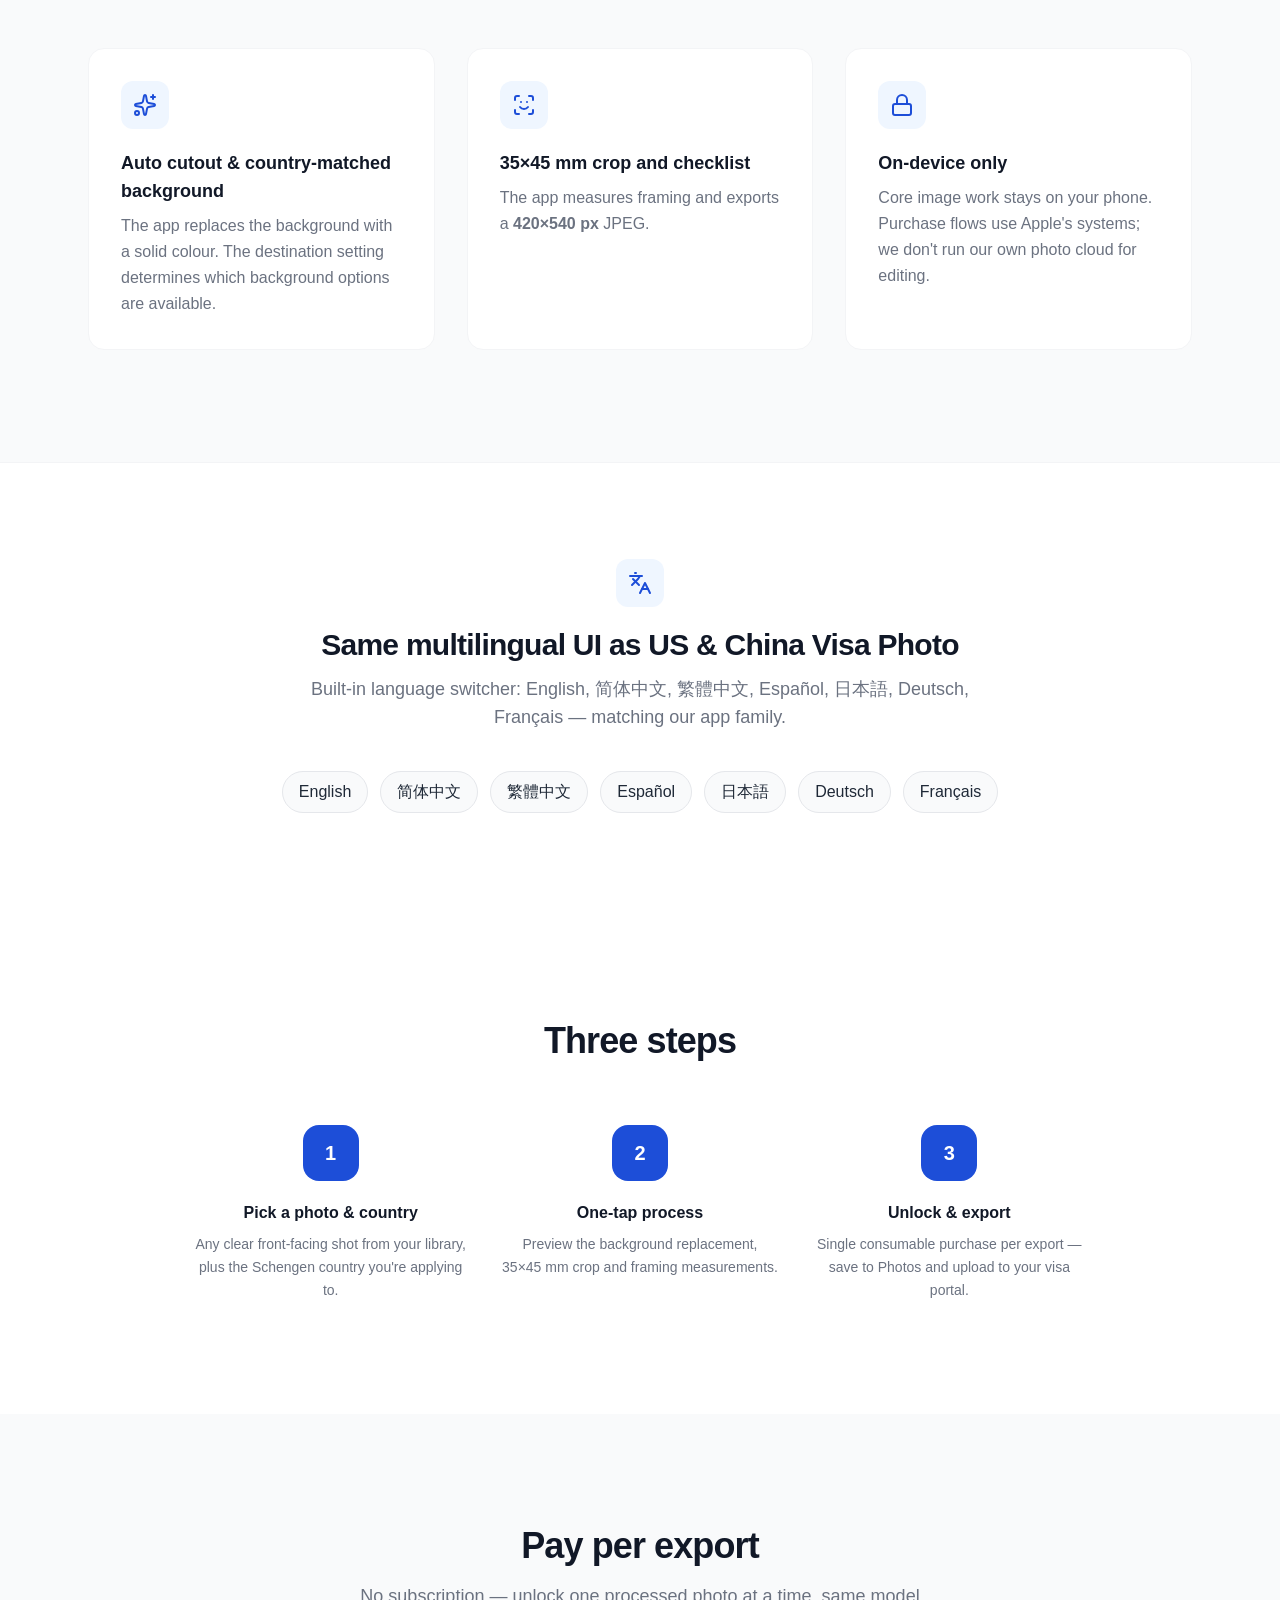
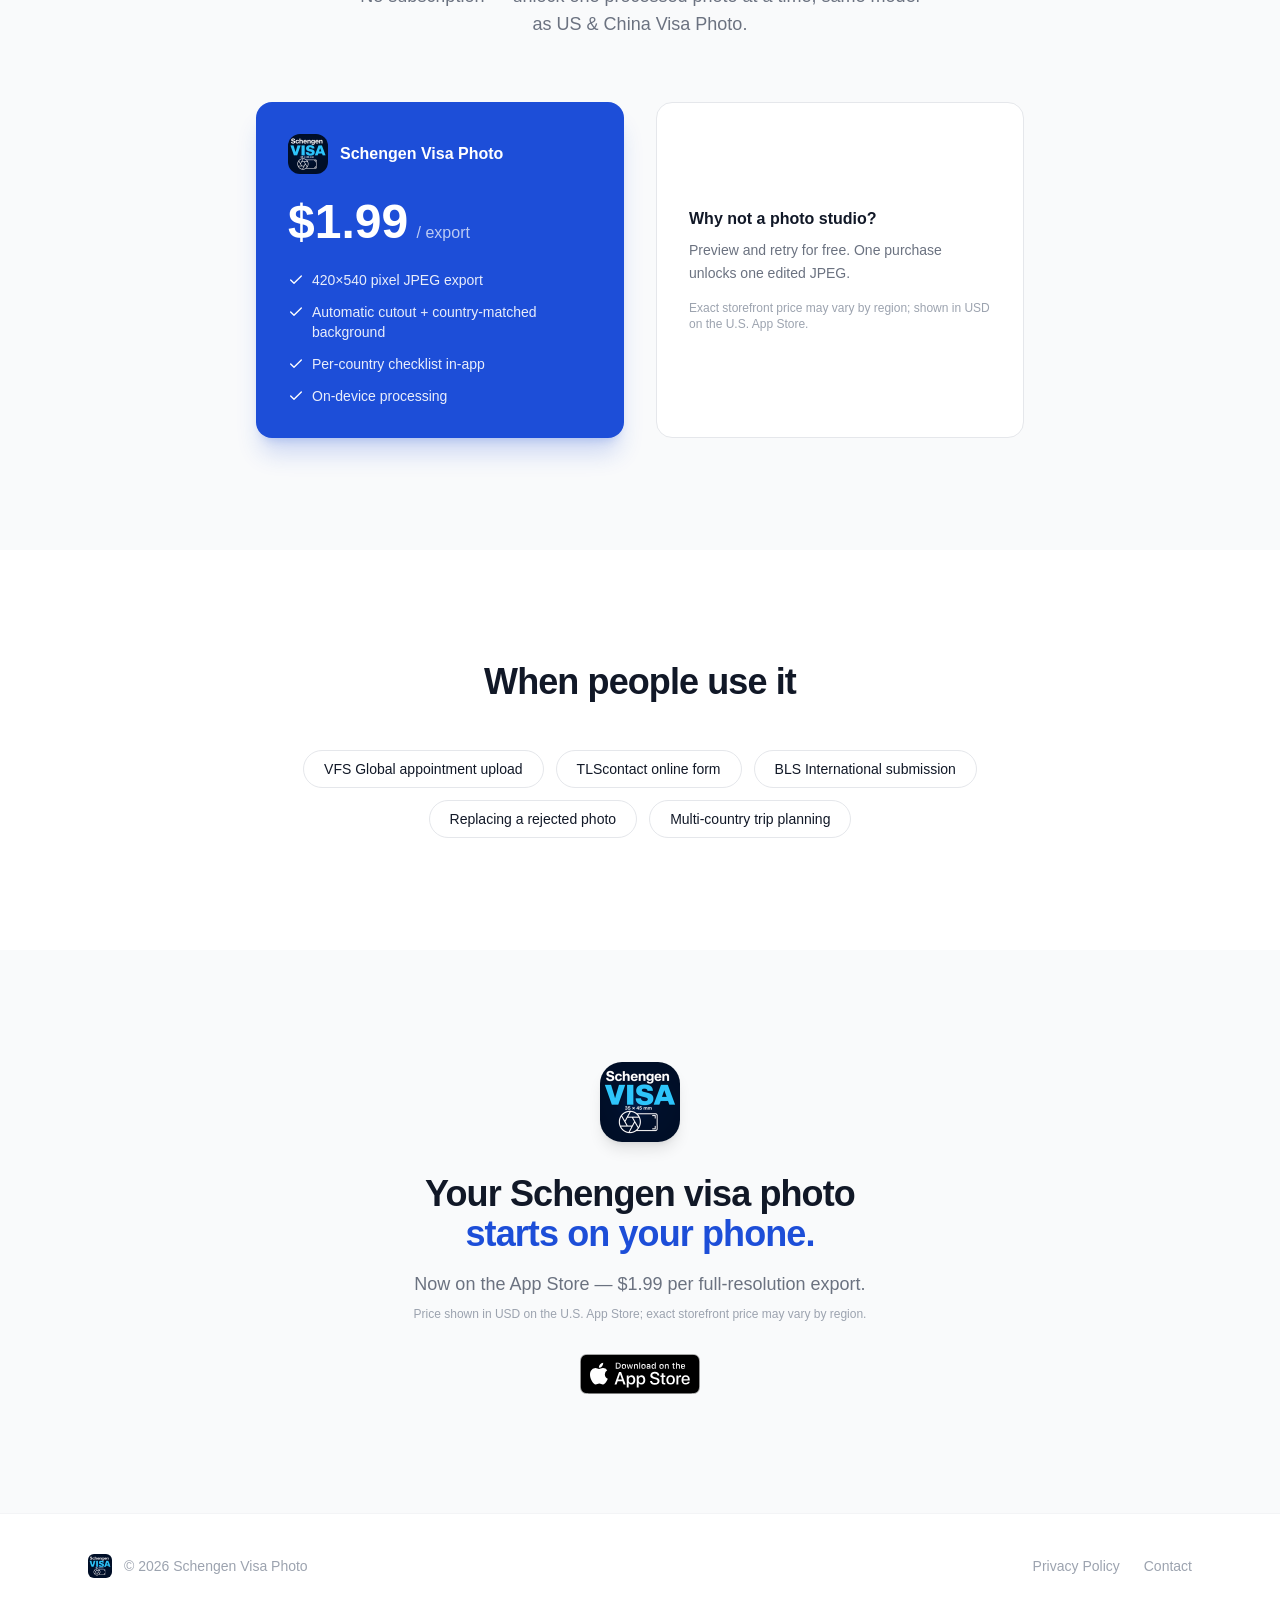
==== commit f2f39b84: "Clarify Schengen destinations and tag App Store downloads" ====
--- a/index.html
+++ b/index.html
@@ -3,22 +3,22 @@
 <head>
     <meta charset="UTF-8">
     <meta name="viewport" content="width=device-width, initial-scale=1.0">
-    <title>Schengen Visa Photo — 35×45mm ICAO photos, one tap, on-device</title>
-    <meta name="description" content="Turn any portrait into a compliant 35×45mm Schengen visa photo: automatic background removal, per-country background rules (white or light gray), 420×540 px export, and on-device privacy. For iPhone.">
+    <title>Schengen Visa Photo | 35×45 mm crop for France, Germany, Spain</title>
+    <meta name="description" content="Choose the destination in Schengen Visa Photo for iPhone, preview a 35×45 mm crop, and export a 420×540 JPEG. Compare France, Germany and Spain photo requirements.">
     <link rel="canonical" href="https://schengen.visaphoto1tap.com/">
     <link rel="icon" type="image/png" href="AppIcon.png">
     <link rel="apple-touch-icon" href="AppIcon.png">
     <meta name="theme-color" content="#1d4ed8">
     <meta property="og:type" content="website">
     <meta property="og:url" content="https://schengen.visaphoto1tap.com/">
-    <meta property="og:title" content="Schengen Visa Photo — 35×45mm ICAO photos, one tap, on-device">
-    <meta property="og:description" content="Turn any portrait into a compliant 35×45mm Schengen visa photo: automatic background removal, per-country background rules (white or light gray), 420×540 px export, and on-device privacy. For iPhone.">
+    <meta property="og:title" content="Schengen Visa Photo | 35×45 mm crop for France, Germany, Spain">
+    <meta property="og:description" content="Choose the destination in Schengen Visa Photo for iPhone, preview a 35×45 mm crop, and export a 420×540 JPEG. Compare France, Germany and Spain photo requirements.">
     <meta property="og:image" content="https://schengen.visaphoto1tap.com/AppIcon.png">
     <meta property="og:image:width" content="1024">
     <meta property="og:image:height" content="1024">
     <meta name="twitter:card" content="summary_large_image">
-    <meta name="twitter:title" content="Schengen Visa Photo — 35×45mm ICAO photos, one tap, on-device">
-    <meta name="twitter:description" content="Turn any portrait into a compliant 35×45mm Schengen visa photo: automatic background removal, per-country background rules (white or light gray), 420×540 px export, and on-device privacy. For iPhone.">
+    <meta name="twitter:title" content="Schengen Visa Photo | 35×45 mm crop for France, Germany, Spain">
+    <meta name="twitter:description" content="Choose the destination in Schengen Visa Photo for iPhone, preview a 35×45 mm crop, and export a 420×540 JPEG. Compare France, Germany and Spain photo requirements.">
     <meta name="twitter:image" content="https://schengen.visaphoto1tap.com/AppIcon.png">
     <script type="application/ld+json">
 {
@@ -27,12 +27,12 @@
   "name": "Schengen Visa Photo",
   "url": "https://schengen.visaphoto1tap.com/",
   "image": "https://schengen.visaphoto1tap.com/AppIcon.png",
-  "description": "Turn any portrait into a compliant 35×45mm Schengen visa photo: automatic background removal, per-country background rules (white or light gray), 420×540 px export, and on-device privacy. For iPhone.",
+  "description": "Choose the destination in Schengen Visa Photo for iPhone, preview a 35×45 mm crop, and export a 420×540 JPEG. Compare France, Germany and Spain photo requirements.",
   "operatingSystem": "iOS 17.0 or later",
   "applicationCategory": "PhotographyApplication",
   "offers": {
     "@type": "Offer",
-    "price": "1.99",
+    "price": "0",
     "priceCurrency": "USD"
   },
   "downloadUrl": "https://apps.apple.com/app/id6769272474"
@@ -260,7 +260,7 @@
             </a>
             </div>
         </div>
-        <a href="https://apps.apple.com/app/id6769272474" target="_blank" rel="noopener noreferrer" class="bg-brand text-white px-4 py-1.5 rounded-full text-sm font-medium hover:bg-brand-dark transition">Download</a>
+        <a href="https://apps.apple.com/app/apple-store/id6769272474?pt=128765534&amp;ct=schengen-website-20261117&amp;mt=8" target="_blank" rel="noopener noreferrer" class="inline-flex"><img src="/assets/app-store.svg" width="120" height="40" alt="Download on the App Store"></a>
             </div>
         </div>
     </nav>
@@ -278,18 +278,15 @@
                 <h1 class="text-4xl sm:text-5xl md:text-6xl font-bold tracking-tight leading-tight mb-6">
                     <span class="text-white">One-Tap</span><br>
                     <span class="text-brand">Schengen Visa Photo</span><br>
-                    <span class="text-gray-200 text-3xl sm:text-4xl md:text-5xl font-semibold">35×45mm. Any of 29 countries.</span>
+                    <span class="text-gray-200 text-3xl sm:text-4xl md:text-5xl font-semibold">35×45 mm crop &amp; preview.</span>
                 </h1>
 
                 <p class="text-lg md:text-xl text-gray-300 max-w-xl mx-auto mb-10 leading-relaxed">
-                    Pick your destination — Germany, France, Italy, Spain, Switzerland, and every other Schengen state — and the app matches the <strong class="text-white">right background, size, and checklist</strong> automatically. Same proven pipeline as our US &amp; China apps.
+                    Select <strong class="text-white">France, Germany, Spain</strong> or another destination. Preview the 35×45 mm crop, background and framing checks before paying for one JPEG export. Same proven pipeline as our US &amp; China apps.
                 </p>
 
                 <div id="download" class="flex flex-col sm:flex-row items-center justify-center gap-4">
-                    <a href="https://apps.apple.com/app/id6769272474" target="_blank" rel="noopener noreferrer" class="inline-flex items-center gap-2 bg-white text-navy px-8 py-3.5 rounded-xl font-semibold hover:bg-gray-100 transition text-base">
-                        <svg xmlns="http://www.w3.org/2000/svg" width="24" height="24" viewBox="0 0 24 24" fill="none" stroke="currentColor" stroke-width="2" stroke-linecap="round" stroke-linejoin="round" class="w-5 h-5 lucide lucide-download" aria-hidden="true" focusable="false"><path d="M12 15V3"></path><path d="M21 15v4a2 2 0 0 1-2 2H5a2 2 0 0 1-2-2v-4"></path><path d="m7 10 5 5 5-5"></path></svg>
-                        Download on the App Store
-                    </a>
+                    <a href="https://apps.apple.com/app/apple-store/id6769272474?pt=128765534&amp;ct=schengen-website-20261117&amp;mt=8" target="_blank" rel="noopener noreferrer" class="inline-flex"><img src="/assets/app-store.svg" width="120" height="40" alt="Download on the App Store"></a>
                 </div>
                 <p class="text-gray-500 text-sm mt-4">iOS 17+ &middot; iPhone</p>
                 <p class="text-gray-500 text-sm mt-1">$1.99 per photo &middot; no subscription &middot; free unlimited retries</p>
@@ -328,7 +325,7 @@
             </div>
             <div class="flex items-center gap-2">
                 <svg xmlns="http://www.w3.org/2000/svg" width="24" height="24" viewBox="0 0 24 24" fill="none" stroke="currentColor" stroke-width="2" stroke-linecap="round" stroke-linejoin="round" class="w-4 h-4 text-brand lucide lucide-globe" aria-hidden="true" focusable="false"><circle cx="12" cy="12" r="10"></circle><path d="M12 2a14.5 14.5 0 0 0 0 20 14.5 14.5 0 0 0 0-20"></path><path d="M2 12h20"></path></svg>
-                <span>29 Schengen countries + EU standard</span>
+                <span>30 destinations and a generic preset</span>
             </div>
             <div class="flex items-center gap-2">
                 <svg xmlns="http://www.w3.org/2000/svg" width="24" height="24" viewBox="0 0 24 24" fill="none" stroke="currentColor" stroke-width="2" stroke-linecap="round" stroke-linejoin="round" class="w-4 h-4 text-brand lucide lucide-cpu" aria-hidden="true" focusable="false"><path d="M12 20v2"></path><path d="M12 2v2"></path><path d="M17 20v2"></path><path d="M17 2v2"></path><path d="M2 12h2"></path><path d="M2 17h2"></path><path d="M2 7h2"></path><path d="M20 12h2"></path><path d="M20 17h2"></path><path d="M20 7h2"></path><path d="M7 20v2"></path><path d="M7 2v2"></path><rect x="4" y="4" width="16" height="16" rx="2"></rect><rect x="8" y="8" width="8" height="8" rx="1"></rect></svg>
@@ -345,7 +342,7 @@
         <div class="max-w-6xl mx-auto px-6">
             <div class="text-center mb-14">
                 <h2 class="text-3xl md:text-4xl font-bold tracking-tight mb-4">One app.<br><span class="text-brand">Every Schengen destination.</span></h2>
-                <p class="text-gray-500 text-lg max-w-3xl mx-auto">Pick your country and the app switches background color, submission notes, and the official guidance link automatically — no need to memorize which embassy wants white and which allows light gray.</p>
+                <p class="text-gray-500 text-lg max-w-3xl mx-auto">Choose a destination in the app to see the available backgrounds, submission notes and guidance links.</p>
             </div>
 
             <div class="grid grid-cols-2 sm:grid-cols-3 md:grid-cols-4 gap-3 max-w-4xl mx-auto mb-6">
@@ -378,7 +375,7 @@
                     <div><p class="font-semibold text-sm">Austria</p><p class="text-xs text-gray-400">White · VFS Global</p></div>
                 </div>
                 <div class="country-card flex items-center gap-3 justify-center text-brand font-semibold text-sm">
-                    +22 more
+                    See all destinations below
                 </div>
             </div>
 
@@ -389,7 +386,7 @@
 
             <div class="max-w-3xl mx-auto bg-gray-50 border border-gray-100 rounded-2xl p-6 md:p-8 text-center">
                 <p class="text-sm text-gray-600 leading-relaxed">
-                    Full coverage: Austria, Belgium, Bulgaria, Croatia, Czechia, Denmark, Estonia, Finland, France, Germany, Greece, Hungary, Iceland, Italy, Latvia, Liechtenstein, Lithuania, Luxembourg, Malta, Netherlands, Norway, Poland, Portugal, Romania, Slovakia, Slovenia, Spain, Sweden, Switzerland — plus a <strong class="text-gray-800">common EU/ICAO standard</strong> for a quick, generic export.
+                    The app covers the <a href="https://home-affairs.ec.europa.eu/policies/schengen/schengen-area_en" class="text-brand underline">29 Schengen countries</a> and includes a separate Cyprus destination and a generic preset. Compare the <a href="https://visaphoto1tap.com/guides/schengen-visa-photo-requirements-by-country.html" class="text-brand underline">Schengen photo requirements by country</a> before choosing a destination.
                 </p>
                 <p class="text-xs text-gray-400 mt-4">Not affiliated with the European Union or any government. Always confirm the latest rules with your destination country's consulate or visa service provider.</p>
             </div>
@@ -400,7 +397,7 @@
         <div class="max-w-6xl mx-auto px-6">
             <div class="text-center mb-14">
                 <p class="text-gray-500 text-xs font-semibold uppercase tracking-wider mb-2">Real exports</p>
-                <h2 class="text-3xl md:text-4xl font-bold tracking-tight mb-4">Any background in.<br><span class="text-brand">Compliant Schengen photo</span> out.</h2>
+                <h2 class="text-3xl md:text-4xl font-bold tracking-tight mb-4">35×45 mm <span class="text-brand">photo examples</span></h2>
                 <p class="text-gray-500 text-lg max-w-3xl mx-auto">Real examples: kitchen, garden, hallway, street, living room, home — then clean cutouts on white, cropped to <strong class="text-gray-700">35×45mm</strong> proportions.</p>
             </div>
 
@@ -443,8 +440,8 @@
     <section id="compliance-checklist" class="py-16 md:py-24 bg-white border-t border-gray-100">
         <div class="max-w-3xl mx-auto px-6">
             <div class="text-center mb-10">
-                <h2 class="text-2xl md:text-3xl font-bold tracking-tight mb-3">What we optimize for (Schengen / ICAO)</h2>
-                <p class="text-gray-500">The app guides composition toward the ICAO Doc 9303 standard most Schengen countries reference. Always confirm the latest rules from your <strong>consulate, VFS Global, TLScontact, or BLS International</strong> portal.</p>
+                <h2 class="text-2xl md:text-3xl font-bold tracking-tight mb-3">What the app checks</h2>
+                <p class="text-gray-500">Review the app’s crop, framing and file size. Follow the photo and editing rules from the consulate or visa centre handling your application.</p>
             </div>
             <div class="bg-gray-50 rounded-2xl border border-gray-100 p-6 md:p-8">
                 <ul class="space-y-4 text-left text-sm md:text-base text-gray-800">
@@ -454,7 +451,7 @@
                     </li>
                     <li class="compliance-row flex items-start gap-3">
                         <svg xmlns="http://www.w3.org/2000/svg" width="24" height="24" viewBox="0 0 24 24" fill="none" stroke="currentColor" stroke-width="2" stroke-linecap="round" stroke-linejoin="round" class="w-5 h-5 text-emerald-500 flex-shrink-0 mt-0.5 lucide lucide-check-circle-2" aria-hidden="true" focusable="false"><circle cx="12" cy="12" r="10"></circle><path d="m16 9-5.5 5.5L8 12"></path></svg>
-                        <span><strong>Face height 70–80%</strong> &mdash; matches the ICAO head-size guidance (crown to chin), shown with a live percentage readout.</span>
+                        <span><strong>Face height 70–80%</strong> &mdash; the app’s crown-to-chin framing target, shown as a percentage.</span>
                     </li>
                     <li class="compliance-row flex items-start gap-3">
                         <svg xmlns="http://www.w3.org/2000/svg" width="24" height="24" viewBox="0 0 24 24" fill="none" stroke="currentColor" stroke-width="2" stroke-linecap="round" stroke-linejoin="round" class="w-5 h-5 text-emerald-500 flex-shrink-0 mt-0.5 lucide lucide-check-circle-2" aria-hidden="true" focusable="false"><circle cx="12" cy="12" r="10"></circle><path d="m16 9-5.5 5.5L8 12"></path></svg>
@@ -486,7 +483,7 @@
         <div class="max-w-6xl mx-auto px-6">
             <div class="text-center mb-16">
                 <h2 class="text-3xl md:text-4xl font-bold tracking-tight mb-4">Built for <span class="text-brand">Schengen visa</span> workflows</h2>
-                <p class="text-gray-500 text-lg max-w-xl mx-auto">One tap from photo library to a compliant 35×45mm portrait — matched to the background rule of the country you're applying to.</p>
+                <p class="text-gray-500 text-lg max-w-xl mx-auto">Crop to 35×45 mm proportions and preview the edited portrait and checklist on your iPhone.</p>
             </div>
 
             <div class="grid md:grid-cols-3 gap-8">
@@ -496,16 +493,16 @@
                     </div>
                     <h3 class="text-lg font-semibold mb-2">Auto cutout &amp; country-matched background</h3>
                     <p class="text-gray-500 leading-relaxed">
-                        Apple Vision–powered segmentation removes busy backgrounds and composites the exact background color your destination country expects — white, or light gray where allowed.
+                        The app replaces the background with a solid colour. The destination setting determines which background options are available.
                     </p>
                 </div>
                 <div class="card-hover bg-white border border-gray-100 rounded-2xl p-8">
                     <div class="w-12 h-12 bg-blue-50 rounded-xl flex items-center justify-center mb-5">
                         <svg xmlns="http://www.w3.org/2000/svg" width="24" height="24" viewBox="0 0 24 24" fill="none" stroke="currentColor" stroke-width="2" stroke-linecap="round" stroke-linejoin="round" class="w-6 h-6 text-brand lucide lucide-scan-face" aria-hidden="true" focusable="false"><path d="M3 7V5a2 2 0 0 1 2-2h2"></path><path d="M17 3h2a2 2 0 0 1 2 2v2"></path><path d="M21 17v2a2 2 0 0 1-2 2h-2"></path><path d="M7 21H5a2 2 0 0 1-2-2v-2"></path><path d="M8 14s1.5 2 4 2 4-2 4-2"></path><path d="M9 9h.01"></path><path d="M15 9h.01"></path></svg>
                     </div>
-                    <h3 class="text-lg font-semibold mb-2">35×45mm ICAO crop &amp; checklist</h3>
+                    <h3 class="text-lg font-semibold mb-2">35×45 mm crop and checklist</h3>
                     <p class="text-gray-500 leading-relaxed">
-                        Framing and readouts aligned to the ICAO reference proportions, exported at <strong>420×540 px</strong> with face height held to <strong>70–80%</strong>.
+                        The app measures framing and exports a <strong>420×540 px</strong> JPEG.
                     </p>
                 </div>
                 <div class="card-hover bg-white border border-gray-100 rounded-2xl p-8">
@@ -556,7 +553,7 @@
                 <div class="text-center">
                     <div class="w-14 h-14 bg-brand text-white rounded-2xl flex items-center justify-center text-xl font-bold mx-auto mb-5">2</div>
                     <h3 class="font-semibold mb-2">One-tap process</h3>
-                    <p class="text-gray-500 text-sm leading-relaxed">Auto cutout to the right background, crop to 35×45mm ICAO proportions, then review the animated checklist.</p>
+                    <p class="text-gray-500 text-sm leading-relaxed">Preview the background replacement, 35×45 mm crop and framing measurements.</p>
                 </div>
                 <div class="text-center">
                     <div class="w-14 h-14 bg-brand text-white rounded-2xl flex items-center justify-center text-xl font-bold mx-auto mb-5">3</div>
@@ -584,7 +581,7 @@
                         <span class="text-white/70 ml-1">/ export</span>
                     </div>
                     <ul class="space-y-3 text-sm text-white/90">
-                        <li class="flex items-start gap-2"><svg xmlns="http://www.w3.org/2000/svg" width="24" height="24" viewBox="0 0 24 24" fill="none" stroke="currentColor" stroke-width="2" stroke-linecap="round" stroke-linejoin="round" class="w-4 h-4 mt-0.5 text-white flex-shrink-0 lucide lucide-check" aria-hidden="true" focusable="false"><path d="M20 6 9 17l-5-5"></path></svg>420×540 px export (35×45mm ICAO)</li>
+                        <li class="flex items-start gap-2"><svg xmlns="http://www.w3.org/2000/svg" width="24" height="24" viewBox="0 0 24 24" fill="none" stroke="currentColor" stroke-width="2" stroke-linecap="round" stroke-linejoin="round" class="w-4 h-4 mt-0.5 text-white flex-shrink-0 lucide lucide-check" aria-hidden="true" focusable="false"><path d="M20 6 9 17l-5-5"></path></svg>420×540 pixel JPEG export</li>
                         <li class="flex items-start gap-2"><svg xmlns="http://www.w3.org/2000/svg" width="24" height="24" viewBox="0 0 24 24" fill="none" stroke="currentColor" stroke-width="2" stroke-linecap="round" stroke-linejoin="round" class="w-4 h-4 mt-0.5 text-white flex-shrink-0 lucide lucide-check" aria-hidden="true" focusable="false"><path d="M20 6 9 17l-5-5"></path></svg>Automatic cutout + country-matched background</li>
                         <li class="flex items-start gap-2"><svg xmlns="http://www.w3.org/2000/svg" width="24" height="24" viewBox="0 0 24 24" fill="none" stroke="currentColor" stroke-width="2" stroke-linecap="round" stroke-linejoin="round" class="w-4 h-4 mt-0.5 text-white flex-shrink-0 lucide lucide-check" aria-hidden="true" focusable="false"><path d="M20 6 9 17l-5-5"></path></svg>Per-country checklist in-app</li>
                         <li class="flex items-start gap-2"><svg xmlns="http://www.w3.org/2000/svg" width="24" height="24" viewBox="0 0 24 24" fill="none" stroke="currentColor" stroke-width="2" stroke-linecap="round" stroke-linejoin="round" class="w-4 h-4 mt-0.5 text-white flex-shrink-0 lucide lucide-check" aria-hidden="true" focusable="false"><path d="M20 6 9 17l-5-5"></path></svg>On-device processing</li>
@@ -592,7 +589,7 @@
                 </div>
                 <div class="bg-white border border-gray-200 rounded-2xl p-8 flex flex-col justify-center">
                     <h3 class="font-semibold text-gray-900 mb-2">Why not a photo studio?</h3>
-                    <p class="text-gray-500 text-sm leading-relaxed mb-4">Studios work great when you're already there — this app is for when you already have a decent phone photo and want a compliant file fast, privately, and repeatably, no matter which Schengen country you're applying to.</p>
+                    <p class="text-gray-500 text-sm leading-relaxed mb-4">Preview and retry for free. One purchase unlocks one edited JPEG.</p>
                     <p class="text-xs text-gray-400">Exact storefront price may vary by region; shown in USD on the U.S. App Store.</p>
                 </div>
             </div>
@@ -620,10 +617,7 @@
             <h2 class="text-3xl md:text-4xl font-bold tracking-tight mb-4">Your Schengen visa photo<br><span class="text-brand">starts on your phone.</span></h2>
             <p class="text-gray-500 text-lg mb-2">Now on the App Store — $1.99 per full-resolution export.</p>
             <p class="text-xs text-gray-400 mb-8">Price shown in USD on the U.S. App Store; exact storefront price may vary by region.</p>
-            <a href="https://apps.apple.com/app/id6769272474" target="_blank" rel="noopener noreferrer" class="inline-flex items-center gap-2 bg-brand text-white px-8 py-4 rounded-xl font-semibold hover:bg-brand-dark transition text-base">
-                <svg xmlns="http://www.w3.org/2000/svg" width="24" height="24" viewBox="0 0 24 24" fill="none" stroke="currentColor" stroke-width="2" stroke-linecap="round" stroke-linejoin="round" class="w-5 h-5 lucide lucide-download" aria-hidden="true" focusable="false"><path d="M12 15V3"></path><path d="M21 15v4a2 2 0 0 1-2 2H5a2 2 0 0 1-2-2v-4"></path><path d="m7 10 5 5 5-5"></path></svg>
-                Download on the App Store
-            </a>
+            <a href="https://apps.apple.com/app/apple-store/id6769272474?pt=128765534&amp;ct=schengen-website-20261117&amp;mt=8" target="_blank" rel="noopener noreferrer" class="inline-flex"><img src="/assets/app-store.svg" width="120" height="40" alt="Download on the App Store"></a>
         </div>
     </section>
 
